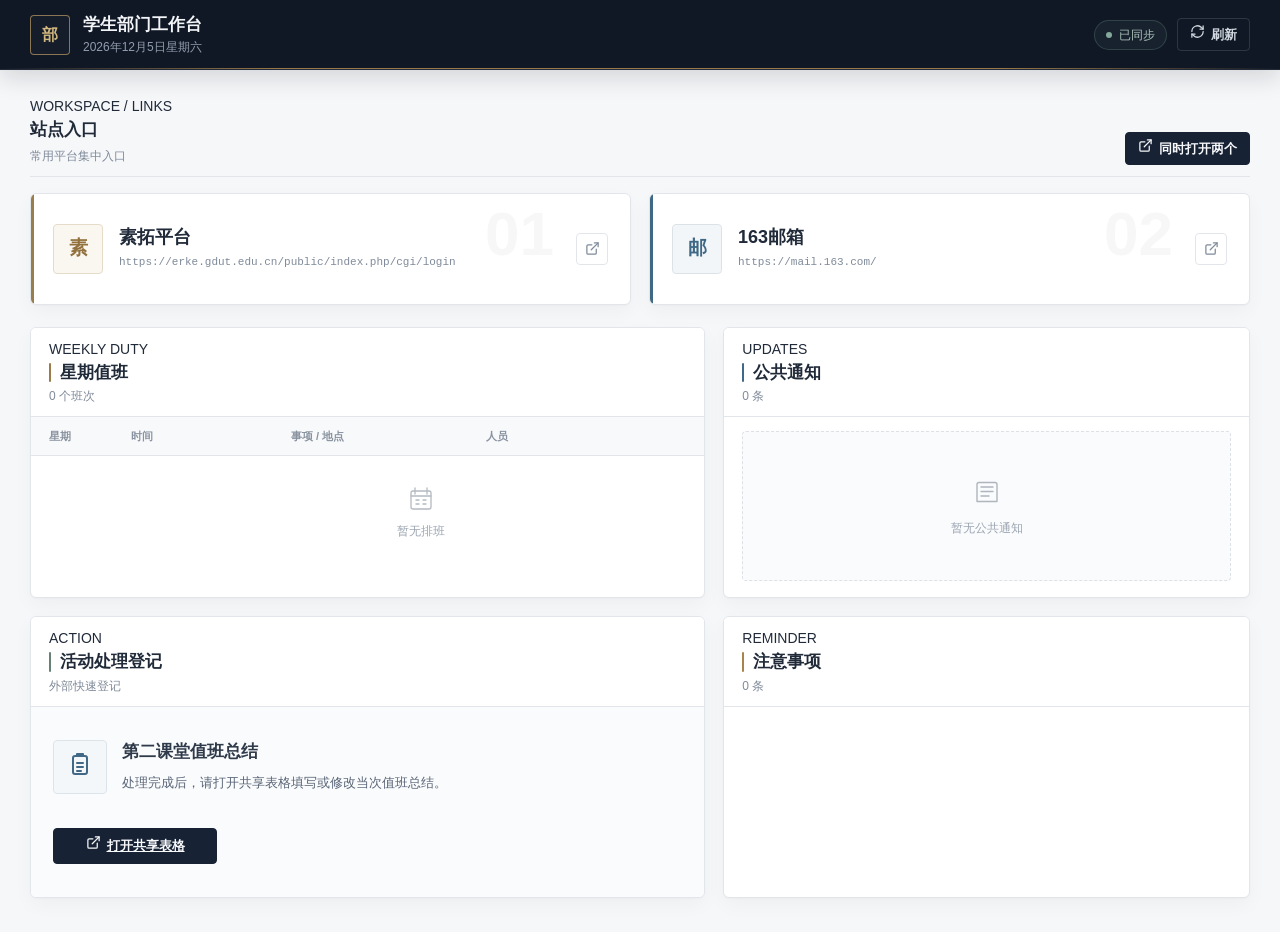
==== index.html @ 9ad1e005 "Fix and sync workdesk homepage" ====
<!doctype html>
<html lang="zh-CN">
<head>
  <meta charset="utf-8">
  <meta name="viewport" content="width=device-width, initial-scale=1">
  <meta name="color-scheme" content="light">
  <title>学生部门工作台</title>
  <link rel="stylesheet" href="styles.css?v=20260919e">
</head>
<body>
  <div class="app">
    <header class="topbar">
      <div class="brand">
        <span class="brand-mark" aria-hidden="true">部</span>
        <div class="brand-text">
          <h1>学生部门工作台</h1>
          <p class="today-line" id="todayLine"></p>
        </div>
      </div>
      <div class="top-actions">
        <span id="dataBadge" class="sync-badge"><span class="sync-dot"></span><span id="dataStatus">读取中</span></span>
        <button id="refreshBtn" class="btn btn-ghost" type="button">
          <span data-icon="refresh"></span><span>刷新</span>
        </button>
      </div>
    </header>

    <main class="main">
      <aside id="previewNotice" class="preview-notice hidden" role="status"></aside>
      <noscript><p class="preview-notice">请启用 JavaScript，以读取通知和星期排班。</p></noscript>
      <section class="site-section" aria-labelledby="siteTitle">
        <div class="section-head">
          <div>
            <span class="section-kicker">WORKSPACE / LINKS</span>
            <h2 id="siteTitle">站点入口</h2>
            <p class="section-sub">常用平台集中入口</p>
          </div>
          <div class="section-tools">
            <button id="openBothBtn" class="btn btn-primary" type="button">
              <span data-icon="external"></span><span>同时打开两个</span>
            </button>
          </div>
        </div>

        <div class="site-grid">
          <a class="site-entry erke" id="erkeEntry" href="https://erke.gdut.edu.cn/public/index.php/cgi/login" target="_blank" rel="noopener">
            <span class="site-mark" aria-hidden="true">素</span>
            <span class="site-copy">
              <strong id="siteName-erke">素拓平台</strong>
              <span class="site-url" id="siteUrl-erke">https://erke.gdut.edu.cn/public/index.php/cgi/login</span>
            </span>
            <span class="site-open" data-icon="external"></span>
          </a>

          <a class="site-entry mail" id="mailEntry" href="https://mail.163.com/" target="_blank" rel="noopener">
            <span class="site-mark" aria-hidden="true">邮</span>
            <span class="site-copy">
              <strong id="siteName-mail">163邮箱</strong>
              <span class="site-url" id="siteUrl-mail">https://mail.163.com/</span>
            </span>
            <span class="site-open" data-icon="external"></span>
          </a>
        </div>
      </section>

      <section class="modules">
        <section class="panel panel-duty" aria-labelledby="dutyTitle">
          <header class="panel-head">
            <div>
              <span class="panel-kicker">WEEKLY DUTY</span>
              <h2 id="dutyTitle">星期值班</h2>
              <p class="panel-sub" id="dutySub">0 个班次</p>
            </div>
          </header>
          <div class="panel-body table-body">
            <div class="duty-table" id="dutyTable" role="table" aria-label="星期值班"></div>
          </div>
        </section>

        <section class="panel panel-notices" aria-labelledby="noticeTitle">
          <header class="panel-head">
            <div>
              <span class="panel-kicker">UPDATES</span>
              <h2 id="noticeTitle">公共通知</h2>
              <p class="panel-sub" id="noticeSub">0 条</p>
            </div>
          </header>
          <div class="panel-body">
            <ul class="notice-list" id="noticeList"></ul>
          </div>
        </section>

        <section class="panel panel-registration" aria-labelledby="quickRegTitle">
          <header class="panel-head">
            <div>
              <span class="panel-kicker">ACTION</span>
              <h2 id="quickRegTitle">活动处理登记</h2>
              <p class="panel-sub">外部快速登记</p>
            </div>
          </header>
          <div class="panel-body quick-reg-body">
            <div class="quick-reg-mark" aria-hidden="true">
              <span data-icon="clipboard"></span>
            </div>
            <div class="quick-reg-copy">
              <h3 id="quickRegName">快速登记</h3>
              <p id="quickRegDescription"></p>
            </div>
            <div class="quick-reg-action">
              <a id="quickRegLink" class="btn btn-primary quick-reg-link" href="#" target="_blank" rel="noopener">
                <span data-icon="external"></span><span id="quickRegLabel">打开快速登记</span>
              </a>
              <span id="quickRegStatus" class="quick-reg-status"></span>
            </div>
          </div>
        </section>

        <section class="panel panel-attention" aria-labelledby="attentionTitle">
          <header class="panel-head">
            <div>
              <span class="panel-kicker">REMINDER</span>
              <h2 id="attentionTitle">注意事项</h2>
              <p class="panel-sub" id="attentionSub">0 条</p>
            </div>
          </header>
          <div class="panel-body">
            <ul class="attention-list" id="attentionList"></ul>
          </div>
        </section>
      </section>
    </main>
  </div>

  <div class="toast-region" id="toastRegion" aria-live="polite"></div>
  <script src="config.js"></script>
  <script src="app.js"></script>
</body>
</html>
---- styles.css ----
:root {
  --ink-950: #101826;
  --ink-900: #172235;
  --ink-800: #233249;
  --ink-700: #34455b;
  --paper: #ffffff;
  --canvas: #f6f7f9;
  --canvas-deep: #f1f3f6;
  --line: #e2e6eb;
  --line-strong: #d4dae1;
  --text: #202a39;
  --text-soft: #596577;
  --muted: #7f8a9a;
  --muted-light: #9aa4b1;
  --gold: #a8844d;
  --gold-soft: #f6f0e6;
  --blue: #3e6484;
  --blue-soft: #eef3f7;
  --green: #5f7f73;
  --green-soft: #eef4f1;
  --red: #9a5961;
  --red-soft: #f7eeee;
  --danger: #a24e57;
  --shadow-card: 0 1px 2px rgba(16, 24, 38, 0.025), 0 7px 20px rgba(16, 24, 38, 0.035);
  --shadow-header: 0 8px 24px rgba(8, 14, 24, 0.14);
  --radius: 6px;
  --radius-sm: 4px;
}

* {
  box-sizing: border-box;
}

html,
body {
  margin: 0;
  padding: 0;
}

body {
  min-width: 320px;
  background: var(--canvas);
  color: var(--text);
  font-family: "Segoe UI", "Microsoft YaHei UI", "Microsoft YaHei", "PingFang SC", "Noto Sans CJK SC", sans-serif;
  font-size: 14px;
  line-height: 1.5;
  -webkit-font-smoothing: antialiased;
  text-rendering: optimizeLegibility;
}

button,
input,
select,
textarea {
  color: inherit;
  font: inherit;
}

button {
  border: 0;
  cursor: pointer;
}

button:focus-visible,
a:focus-visible,
input:focus-visible,
select:focus-visible,
textarea:focus-visible {
  outline: 2px solid rgba(62, 100, 132, 0.28);
  outline-offset: 2px;
}

ul {
  margin: 0;
  padding: 0;
  list-style: none;
}

h1,
h2,
h3,
p {
  margin: 0;
}

a {
  color: inherit;
}

.hidden {
  display: none !important;
}

.app {
  min-height: 100vh;
  display: flex;
  flex-direction: column;
}

/* Corporate header */
.topbar {
  position: sticky;
  top: 0;
  z-index: 30;
  display: flex;
  align-items: center;
  justify-content: space-between;
  gap: 24px;
  min-height: 70px;
  padding: 12px 30px;
  background: var(--ink-950);
  border-bottom: 1px solid rgba(255, 255, 255, 0.08);
  box-shadow: var(--shadow-header);
}

.topbar::after {
  content: "";
  position: absolute;
  right: 0;
  bottom: 0;
  left: 0;
  height: 1px;
  background: linear-gradient(90deg, transparent, rgba(168, 132, 77, 0.9) 22%, rgba(168, 132, 77, 0.9) 78%, transparent);
}

.brand {
  display: flex;
  align-items: center;
  gap: 13px;
  min-width: 0;
}

.brand-mark {
  flex: 0 0 auto;
  display: grid;
  place-items: center;
  width: 40px;
  height: 40px;
  border: 1px solid rgba(188, 156, 101, 0.7);
  border-radius: var(--radius-sm);
  background: rgba(255, 255, 255, 0.025);
  color: #d2b77e;
  font-size: 16px;
  font-weight: 650;
  letter-spacing: 0;
}

.brand-text {
  min-width: 0;
}

.brand-text h1 {
  color: #f3f5f7;
  font-size: 17px;
  font-weight: 620;
  line-height: 1.25;
  letter-spacing: 0;
}

.today-line {
  margin-top: 3px;
  color: #929dad;
  font-size: 12px;
  line-height: 1.35;
}

.top-actions {
  display: flex;
  align-items: center;
  gap: 10px;
}

.sync-badge {
  display: inline-flex;
  align-items: center;
  gap: 7px;
  height: 30px;
  padding: 0 11px;
  border: 1px solid rgba(255, 255, 255, 0.1);
  border-radius: 999px;
  background: rgba(255, 255, 255, 0.025);
  color: #aab3c1;
  font-size: 12px;
  white-space: nowrap;
}

.sync-badge.online {
  border-color: rgba(117, 155, 142, 0.28);
  background: rgba(95, 127, 115, 0.1);
  color: #adc5bd;
}

.sync-dot {
  width: 6px;
  height: 6px;
  border-radius: 50%;
  background: #747f8f;
}

.sync-badge.online .sync-dot {
  background: #84a89b;
}

/* Controls */
.btn,
.icon-btn,
.seg-btn {
  display: inline-flex;
  align-items: center;
  justify-content: center;
  gap: 6px;
  min-height: 32px;
  border-radius: var(--radius-sm);
  font-size: 13px;
  font-weight: 600;
  letter-spacing: 0;
  white-space: nowrap;
  transition: background-color 0.16s ease, border-color 0.16s ease, color 0.16s ease;
}

.btn {
  padding: 5px 12px;
  border: 1px solid transparent;
}

.btn svg,
.icon-btn svg,
.seg-btn svg {
  flex: 0 0 auto;
  width: 15px;
  height: 15px;
}

.btn-primary {
  border-color: var(--ink-900);
  background: var(--ink-900);
  color: #f7f8fa;
}

.btn-primary:hover {
  border-color: var(--ink-800);
  background: var(--ink-800);
}

.btn-soft {
  background: var(--blue-soft);
  color: var(--blue);
}

.btn-soft:hover {
  background: #e5edf3;
}

.btn-ghost {
  border-color: var(--line-strong);
  background: var(--paper);
  color: var(--text-soft);
}

.btn-ghost:hover {
  border-color: #c5ccd5;
  background: #fafbfc;
  color: var(--text);
}

.topbar .btn-ghost {
  border-color: rgba(255, 255, 255, 0.13);
  background: transparent;
  color: #d1d7df;
}

.topbar .btn-ghost:hover {
  border-color: rgba(255, 255, 255, 0.23);
  background: rgba(255, 255, 255, 0.055);
  color: #ffffff;
}

.icon-btn {
  width: 30px;
  height: 30px;
  padding: 0;
  background: transparent;
  color: var(--muted);
}

.icon-btn:hover {
  background: var(--canvas-deep);
  color: var(--text-soft);
}

.segmented {
  display: inline-flex;
  align-items: center;
  gap: 2px;
  padding: 3px;
  border: 1px solid var(--line);
  border-radius: var(--radius-sm);
  background: #eceff2;
}

.seg-btn {
  min-height: 27px;
  padding: 3px 10px;
  border-radius: 3px;
  background: transparent;
  color: var(--muted);
  font-size: 12px;
}

.seg-btn:hover {
  color: var(--text-soft);
}

.seg-btn.is-active {
  background: var(--paper);
  color: var(--ink-800);
  box-shadow: 0 1px 2px rgba(16, 24, 38, 0.07);
}

/* Main */
.main {
  width: 100%;
  max-width: 1420px;
  margin: 0 auto;
  padding: 26px 30px 34px;
}

.site-section {
  display: flex;
  flex-direction: column;
  gap: 16px;
  margin-bottom: 22px;
}

.section-head {
  display: flex;
  align-items: flex-end;
  justify-content: space-between;
  gap: 18px;
  flex-wrap: wrap;
  padding-bottom: 11px;
  border-bottom: 1px solid var(--line);
}

.section-head h2,
.panel-head h2 {
  color: var(--text);
  font-size: 17px;
  font-weight: 620;
  letter-spacing: 0;
}

.section-sub {
  margin-top: 4px;
  color: var(--muted);
  font-size: 12px;
}

.section-tools {
  display: flex;
  align-items: center;
  gap: 10px;
  flex-wrap: wrap;
}

/* Premium site cards */
.site-grid {
  display: grid;
  grid-template-columns: repeat(2, minmax(0, 1fr));
  gap: 18px;
}

.site-entry {
  position: relative;
  display: flex;
  align-items: center;
  gap: 16px;
  min-width: 0;
  min-height: 112px;
  padding: 20px 22px;
  overflow: hidden;
  border: 1px solid var(--line);
  border-radius: var(--radius);
  background: var(--paper);
  box-shadow: var(--shadow-card);
  text-decoration: none;
  transition: border-color 0.16s ease, box-shadow 0.16s ease;
}

.site-entry::before {
  content: "";
  position: absolute;
  top: 0;
  left: 0;
  width: 3px;
  height: 100%;
  background: #9a7d4f;
}

.site-entry::after {
  position: absolute;
  top: 9px;
  right: 76px;
  color: rgba(16, 24, 38, 0.035);
  font-size: 62px;
  font-weight: 700;
  line-height: 1;
  pointer-events: none;
}

.site-entry.erke::after {
  content: "01";
}

.site-entry.mail::after {
  content: "02";
}

.site-entry.mail::before {
  background: #3f6886;
}

.site-entry:hover {
  border-color: #c8ced7;
  box-shadow: 0 2px 4px rgba(16, 24, 38, 0.03), 0 12px 30px rgba(16, 24, 38, 0.065);
}

.site-mark {
  flex: 0 0 auto;
  display: grid;
  place-items: center;
  width: 50px;
  height: 50px;
  border: 1px solid var(--line);
  border-radius: var(--radius-sm);
  background: #fafbfc;
  color: var(--ink-800);
  font-size: 19px;
  font-weight: 650;
  letter-spacing: 0;
}

.site-entry.erke .site-mark {
  border-color: #e4dbc9;
  background: #faf7f1;
  color: #92713e;
}

.site-entry.mail .site-mark {
  border-color: #dbe3e9;
  background: #f3f6f8;
  color: #3f6886;
}

.site-copy {
  display: flex;
  flex: 1;
  flex-direction: column;
  gap: 5px;
  min-width: 0;
}

.site-copy strong {
  color: var(--text);
  font-size: 18px;
  font-weight: 620;
  line-height: 1.3;
  letter-spacing: 0;
}

.site-url {
  color: var(--muted);
  font-family: Consolas, "Cascadia Mono", monospace;
  font-size: 11px;
  line-height: 1.45;
  overflow-wrap: anywhere;
}

.site-open {
  flex: 0 0 auto;
  display: grid;
  place-items: center;
  width: 32px;
  height: 32px;
  border: 1px solid var(--line);
  border-radius: var(--radius-sm);
  background: var(--paper);
  color: var(--muted);
  transition: border-color 0.16s ease, background-color 0.16s ease, color 0.16s ease;
}

.site-entry:hover .site-open {
  border-color: var(--ink-800);
  background: var(--ink-900);
  color: #ffffff;
}

.site-open svg {
  width: 15px;
  height: 15px;
}

/* Panels */
.modules {
  display: grid;
  grid-template-columns: minmax(0, 1fr) minmax(340px, 0.78fr);
  gap: 18px;
  align-items: stretch;
}

.modules > .panel {
  height: 100%;
}

.panel {
  display: flex;
  flex-direction: column;
  min-width: 0;
  overflow: hidden;
  border: 1px solid var(--line);
  border-radius: var(--radius);
  background: var(--paper);
  box-shadow: var(--shadow-card);
}

.panel-wide {
  grid-column: 1 / -1;
}

.panel-head {
  display: flex;
  align-items: center;
  justify-content: space-between;
  gap: 12px;
  min-height: 58px;
  padding: 11px 18px;
  border-bottom: 1px solid var(--line);
  background: var(--paper);
}

.panel-head h2 {
  position: relative;
  padding-left: 11px;
}

.panel-head h2::before {
  content: "";
  position: absolute;
  top: 3px;
  bottom: 3px;
  left: 0;
  width: 2px;
  border-radius: 999px;
  background: var(--gold);
}

.modules > .panel:nth-child(1) .panel-head h2::before {
  background: #9b7a4c;
}

.modules > .panel:nth-child(2) .panel-head h2::before {
  background: #416987;
}

.modules > .panel:nth-child(3) .panel-head h2::before {
  background: #688175;
}

.panel-sub {
  margin-top: 2px;
  color: var(--muted);
  font-size: 12px;
}

.panel-head-actions {
  display: flex;
  align-items: center;
  gap: 8px;
}

.panel-body {
  flex: 1;
  padding: 14px 18px 16px;
}

/* Notices */
.notice-list {
  display: flex;
  flex-direction: column;
  min-height: 100%;
}

.notice-item {
  position: relative;
  display: flex;
  align-items: flex-start;
  gap: 11px;
  padding: 13px 0 13px 12px;
  border-bottom: 1px solid var(--line);
}

.notice-item::before {
  content: "";
  position: absolute;
  top: 21px;
  left: 0;
  width: 4px;
  height: 4px;
  border-radius: 50%;
  background: #9a7d4f;
}

.notice-item:last-child {
  border-bottom: 0;
}

.notice-content {
  flex: 1;
  min-width: 0;
}

.notice-meta {
  display: flex;
  align-items: center;
  gap: 7px;
  flex-wrap: wrap;
  color: var(--muted);
  font-size: 11px;
}

.notice-title-line {
  display: flex;
  align-items: center;
  gap: 7px;
  margin: 4px 0 2px;
}

.notice-title-line h3 {
  min-width: 0;
  color: #2f3a4a;
  font-size: 14px;
  font-weight: 620;
  line-height: 1.45;
  overflow-wrap: anywhere;
}

.notice-body {
  color: var(--text-soft);
  font-size: 13px;
  line-height: 1.7;
  white-space: pre-wrap;
  overflow-wrap: anywhere;
}

.pin-flag {
  flex: 0 0 auto;
  padding: 1px 7px;
  border: 1px solid #eadfca;
  border-radius: 999px;
  background: #faf6ee;
  color: #8c6e40;
  font-size: 10px;
  font-weight: 620;
}

.item-actions {
  display: flex;
  align-items: center;
  gap: 2px;
  flex: 0 0 auto;
}

.item-actions .icon-btn.pinned {
  color: #9a7d4f;
}

/* Empty states */
.empty-state {
  padding: 24px 10px;
  color: var(--muted-light);
  text-align: center;
  font-size: 12px;
}

.notice-list .empty-state {
  display: flex;
  flex-direction: column;
  align-items: center;
  justify-content: center;
  min-height: 150px;
  border: 1px dashed #dce1e7;
  border-radius: var(--radius-sm);
  background: #fafbfc;
}

.notice-list .empty-state::before {
  content: "";
  width: 34px;
  height: 34px;
  margin-bottom: 9px;
  opacity: 0.7;
  background-image: url("data:image/svg+xml,%3Csvg xmlns='http://www.w3.org/2000/svg' width='32' height='32' viewBox='0 0 32 32' fill='none' stroke='%238e98a5' stroke-width='1.4' stroke-linecap='round' stroke-linejoin='round'%3E%3Cpath d='M8 5.5h16a2 2 0 0 1 2 2v17H6v-17a2 2 0 0 1 2-2Z'/%3E%3Cpath d='M10 10h12M10 14.5h12M10 19h8'/%3E%3C/svg%3E");
  background-repeat: no-repeat;
  background-position: center;
  background-size: 32px 32px;
}

/* Registration */
.quick-reg-body {
  display: grid;
  grid-template-columns: 54px minmax(0, 1fr);
  gap: 15px;
  align-items: center;
  min-height: 190px;
  padding: 24px 22px;
  background: #fafbfc;
}

.quick-reg-mark {
  display: grid;
  place-items: center;
  width: 54px;
  height: 54px;
  border: 1px solid #dce4ea;
  border-radius: var(--radius-sm);
  background: #f4f7f9;
  color: #416987;
}

.quick-reg-mark svg {
  width: 24px;
  height: 24px;
}

.quick-reg-copy {
  min-width: 0;
}

.quick-reg-copy h3 {
  margin-bottom: 7px;
  color: #2f3a4a;
  font-size: 17px;
  font-weight: 620;
  letter-spacing: 0;
}

.quick-reg-copy p {
  color: var(--text-soft);
  font-size: 13px;
  line-height: 1.75;
  overflow-wrap: anywhere;
}

.quick-reg-link {
  grid-column: 1 / -1;
  justify-self: start;
  min-width: 164px;
  min-height: 36px;
}

.quick-reg-link.is-disabled {
  border-color: #e2e6eb;
  background: #eef1f4;
  color: #9ca6b2;
  cursor: not-allowed;
  pointer-events: none;
}

/* Tables */
.table-body {
  overflow-x: auto;
  padding: 0;
}

.duty-table {
  min-width: 780px;
}

.table-head,
.duty-row {
  display: grid;
  align-items: center;
  gap: 10px;
  padding: 0 18px;
}

.duty-table .table-head,
.duty-row {
  grid-template-columns: 72px 150px minmax(150px, 1fr) minmax(190px, 1.4fr) 38px;
}

.duty-table.has-four-columns .table-head,
.duty-table.has-four-columns .duty-row {
  grid-template-columns: 72px 150px minmax(180px, 1.4fr) minmax(240px, 1.6fr);
}

.table-head {
  min-height: 39px;
  border-bottom: 1px solid var(--line);
  background: #f8f9fb;
  color: #8993a0;
  font-size: 11px;
  font-weight: 620;
}

.duty-row {
  min-height: 49px;
  border-bottom: 1px solid #edf0f3;
  color: var(--text-soft);
  font-size: 13px;
}

.duty-row:hover {
  background: #fafbfd;
}

.duty-row.current {
  background: #f5f8fa;
  box-shadow: inset 2px 0 0 #6d8ba6;
}

.duty-table .empty-state {
  display: flex;
  flex-direction: column;
  align-items: center;
  justify-content: center;
  min-height: 112px;
}

.duty-table .empty-state::before {
  content: "";
  width: 30px;
  height: 30px;
  margin-bottom: 8px;
  opacity: 0.68;
  background-image: url("data:image/svg+xml,%3Csvg xmlns='http://www.w3.org/2000/svg' width='30' height='30' viewBox='0 0 30 30' fill='none' stroke='%23919aa6' stroke-width='1.3' stroke-linecap='round' stroke-linejoin='round'%3E%3Crect x='5' y='7' width='20' height='18' rx='2'/%3E%3Cpath d='M9 4v6M21 4v6M5 12h20'/%3E%3Cpath d='M10 16h3M17 16h3M10 20h3M17 20h3'/%3E%3C/svg%3E");
  background-repeat: no-repeat;
  background-position: center;
  background-size: 30px 30px;
}

.cell-strong {
  color: #334052;
  font-weight: 620;
  overflow-wrap: anywhere;
}

.cell-sub {
  color: var(--muted);
  font-size: 12px;
  overflow-wrap: anywhere;
}

.people-chips {
  display: flex;
  align-items: center;
  gap: 5px;
  flex-wrap: wrap;
  min-width: 0;
}

.chip {
  display: inline-block;
  max-width: 100%;
  padding: 1px 8px;
  border: 1px solid #e2e6eb;
  border-radius: 999px;
  background: #f7f8fa;
  color: #5d6877;
  font-size: 12px;
  overflow-wrap: anywhere;
}

/* Feedback */
.toast-region {
  position: fixed;
  right: 20px;
  bottom: 20px;
  z-index: 60;
  display: flex;
  flex-direction: column;
  gap: 8px;
  max-width: min(360px, calc(100vw - 40px));
}

.toast {
  padding: 10px 13px;
  border: 1px solid rgba(255, 255, 255, 0.08);
  border-radius: var(--radius-sm);
  background: var(--ink-900);
  color: #f4f6f8;
  box-shadow: 0 10px 28px rgba(16, 24, 38, 0.2);
  font-size: 12px;
  overflow-wrap: anywhere;
}

/* Older controls kept compatible with the same markup */
.quick-form,
.row-form,
.filter-bar,
.composer {
  display: flex;
  align-items: center;
  gap: 8px;
}

.composer {
  flex-direction: column;
  align-items: stretch;
  padding: 13px 16px;
  border-bottom: 1px solid var(--line);
  background: #fafbfc;
}

.row-form,
.filter-bar,
.quick-form {
  padding: 12px 16px;
  border-bottom: 1px solid var(--line);
  background: #fafbfc;
}

.field,
.composer input,
.composer textarea,
.quick-form input,
.row-form input,
.row-form select,
.filter-bar input,
.filter-bar select {
  min-width: 0;
  height: 34px;
  padding: 0 9px;
  border: 1px solid var(--line-strong);
  border-radius: var(--radius-sm);
  background: var(--paper);
  color: var(--text-soft);
}

.composer textarea {
  height: auto;
  padding: 8px 9px;
  resize: vertical;
}

.field:focus,
.composer input:focus,
.composer textarea:focus,
.quick-form input:focus,
.row-form input:focus,
.row-form select:focus,
.filter-bar input:focus,
.filter-bar select:focus {
  border-color: #96a7b6;
  outline: 2px solid rgba(62, 100, 132, 0.12);
  outline-offset: 0;
}

.row-delete {
  color: var(--muted);
}

.row-delete:hover {
  color: var(--danger);
  background: #f8eeee;
}

.dialog {
  width: min(560px, calc(100vw - 30px));
  max-height: min(760px, calc(100vh - 40px));
  padding: 0;
  border: 1px solid var(--line);
  border-radius: var(--radius);
  background: var(--paper);
  color: var(--text);
  box-shadow: 0 24px 60px rgba(16, 24, 38, 0.22);
}

.dialog::backdrop {
  background: rgba(16, 24, 38, 0.32);
}

.dialog-shell {
  display: flex;
  flex-direction: column;
  max-height: inherit;
}

.dialog-head,
.dialog-foot {
  display: flex;
  align-items: center;
  justify-content: space-between;
  gap: 10px;
  padding: 14px 17px;
}

.dialog-head {
  border-bottom: 1px solid var(--line);
}

.dialog-foot {
  justify-content: flex-end;
  border-top: 1px solid var(--line);
}

.dialog-head h2 {
  font-size: 16px;
}

.dialog-body {
  display: flex;
  flex-direction: column;
  gap: 8px;
  padding: 17px;
  overflow-y: auto;
}

/* Responsive */
@media (max-width: 1160px) {
  .modules {
    grid-template-columns: minmax(0, 1fr);
  }

  .panel-wide {
    grid-column: auto;
  }

  .modules > .panel {
    height: auto;
  }
}

@media (max-width: 900px) {
  .topbar {
    padding: 12px 20px;
  }

  .main {
    padding: 22px 20px 30px;
  }

  .site-grid {
    grid-template-columns: minmax(0, 1fr);
  }
}

@media (max-width: 700px) {
  .duty-table.has-four-columns .table-head,
  .duty-table.has-four-columns .duty-row {
    grid-template-columns: 62px 120px minmax(160px, 1fr) minmax(200px, 1.3fr);
  }
}

@media (max-width: 560px) {
  .topbar {
    align-items: flex-start;
    padding: 11px 14px;
  }

  .brand-mark {
    width: 36px;
    height: 36px;
  }

  .brand-text h1 {
    font-size: 16px;
  }

  .sync-badge {
    display: none;
  }

  .main {
    padding: 16px 14px 24px;
  }

  .section-tools {
    width: 100%;
  }

  .section-tools .btn {
    flex: 1;
  }

  .site-entry {
    min-height: 100px;
    padding: 16px;
  }

  .site-entry::after {
    right: 62px;
    font-size: 52px;
  }

  .site-mark {
    width: 46px;
    height: 46px;
  }

  .panel-head {
    align-items: flex-start;
  }
}
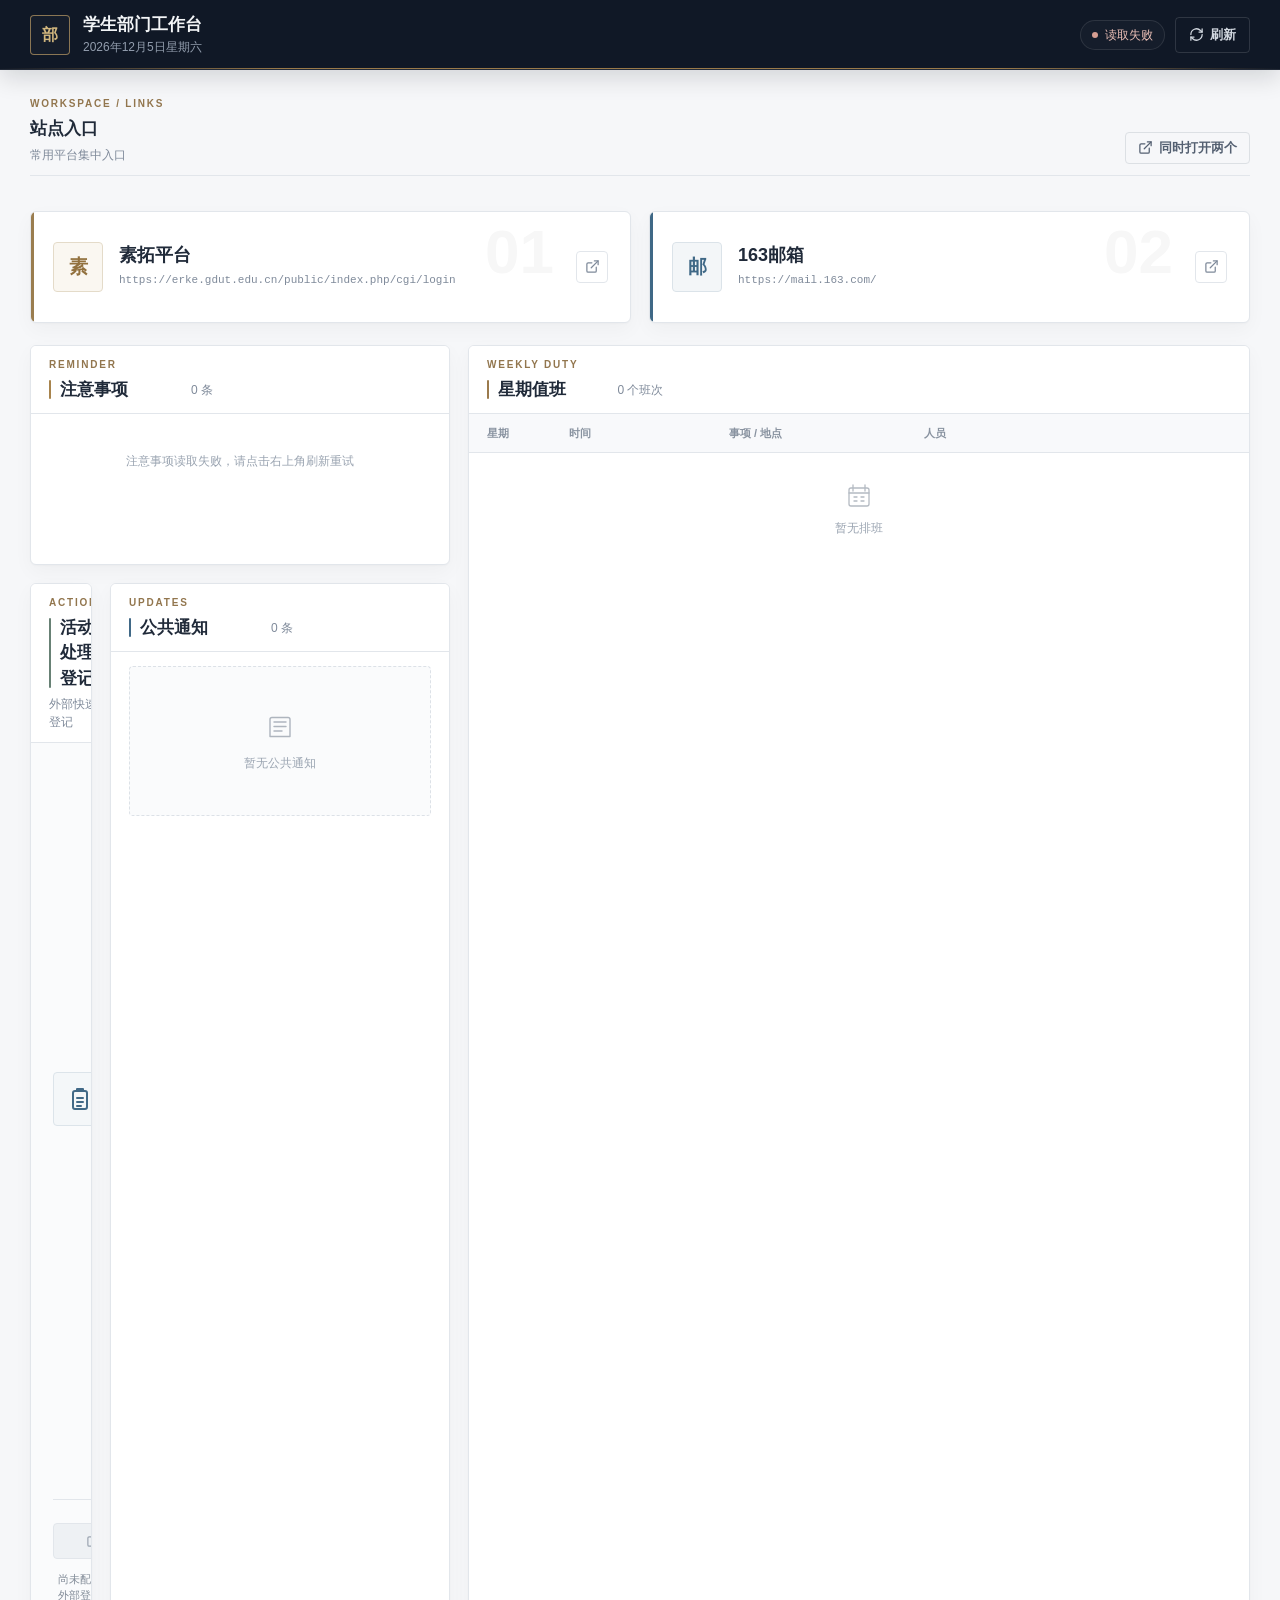
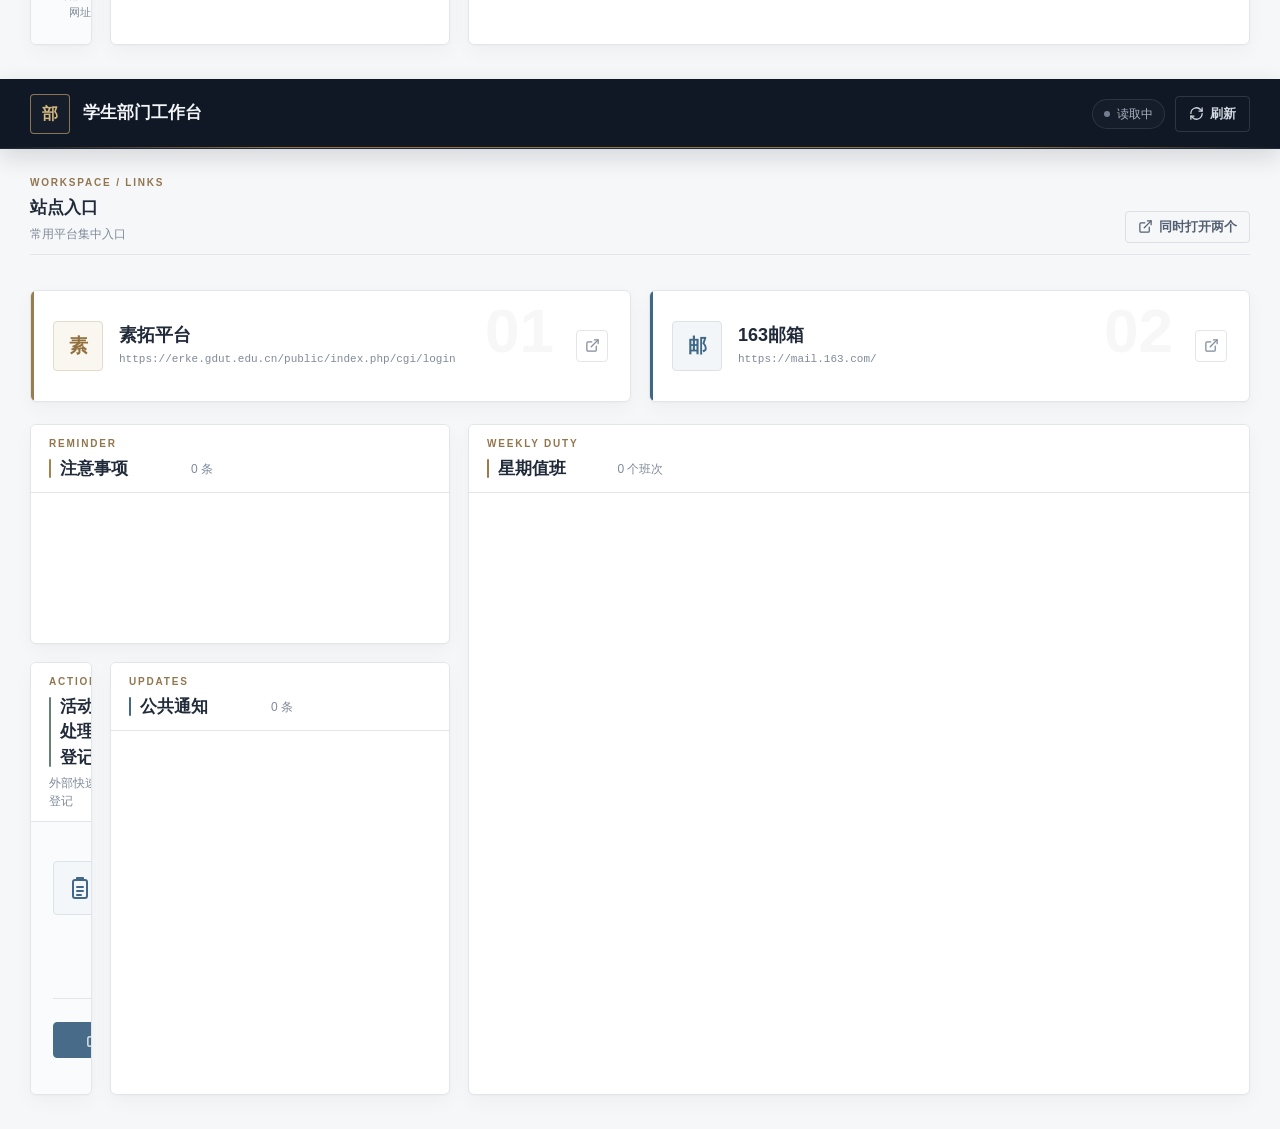
==== commit 5e114c56: "Update index.html" ====
--- a/index.html
+++ b/index.html
@@ -1,3 +1,141 @@
+<!doctype html>
+<html lang="zh-CN">
+<head>
+  <meta charset="utf-8">
+  <meta name="viewport" content="width=device-width, initial-scale=1">
+  <meta name="color-scheme" content="light">
+  <title>学生部门工作台</title>
+  <link rel="stylesheet" href="styles.css?v=20260920a">
+</head>
+<body>
+  <div class="app">
+    <header class="topbar">
+      <div class="brand">
+        <span class="brand-mark" aria-hidden="true">部</span>
+        <div class="brand-text">
+          <h1>学生部门工作台</h1>
+          <p class="today-line" id="todayLine"></p>
+        </div>
+      </div>
+      <div class="top-actions">
+        <span id="dataBadge" class="sync-badge"><span class="sync-dot"></span><span id="dataStatus">读取中</span></span>
+        <button id="refreshBtn" class="btn btn-ghost" type="button">
+          <span data-icon="refresh"></span><span>刷新</span>
+        </button>
+      </div>
+    </header>
+
+    <main class="main">
+      <aside id="previewNotice" class="preview-notice hidden" role="status"></aside>
+      <noscript><p class="preview-notice">请启用 JavaScript，以读取通知和星期排班。</p></noscript>
+      <section class="site-section" aria-labelledby="siteTitle">
+        <div class="section-head">
+          <div>
+            <span class="section-kicker">WORKSPACE / LINKS</span>
+            <h2 id="siteTitle">站点入口</h2>
+            <p class="section-sub">常用平台集中入口</p>
+          </div>
+          <div class="section-tools">
+            <button id="openBothBtn" class="btn btn-primary" type="button">
+              <span data-icon="external"></span><span>同时打开两个</span>
+            </button>
+          </div>
+        </div>
+
+        <div class="site-grid">
+          <a class="site-entry erke" id="erkeEntry" href="https://erke.gdut.edu.cn/public/index.php/cgi/login" target="_blank" rel="noopener">
+            <span class="site-mark" aria-hidden="true">素</span>
+            <span class="site-copy">
+              <strong id="siteName-erke">素拓平台</strong>
+              <span class="site-url" id="siteUrl-erke">https://erke.gdut.edu.cn/public/index.php/cgi/login</span>
+            </span>
+            <span class="site-open" data-icon="external"></span>
+          </a>
+
+          <a class="site-entry mail" id="mailEntry" href="https://mail.163.com/" target="_blank" rel="noopener">
+            <span class="site-mark" aria-hidden="true">邮</span>
+            <span class="site-copy">
+              <strong id="siteName-mail">163邮箱</strong>
+              <span class="site-url" id="siteUrl-mail">https://mail.163.com/</span>
+            </span>
+            <span class="site-open" data-icon="external"></span>
+          </a>
+        </div>
+      </section>
+
+      <section class="modules">
+        <section class="panel panel-duty" aria-labelledby="dutyTitle">
+          <header class="panel-head">
+            <div>
+              <span class="panel-kicker">WEEKLY DUTY</span>
+              <h2 id="dutyTitle">星期值班</h2>
+              <p class="panel-sub" id="dutySub">0 个班次</p>
+            </div>
+          </header>
+          <div class="panel-body table-body">
+            <div class="duty-table" id="dutyTable" role="table" aria-label="星期值班"></div>
+          </div>
+        </section>
+
+        <section class="panel panel-notices" aria-labelledby="noticeTitle">
+          <header class="panel-head">
+            <div>
+              <span class="panel-kicker">UPDATES</span>
+              <h2 id="noticeTitle">公共通知</h2>
+              <p class="panel-sub" id="noticeSub">0 条</p>
+            </div>
+          </header>
+          <div class="panel-body">
+            <ul class="notice-list" id="noticeList"></ul>
+          </div>
+        </section>
+
+        <section class="panel panel-registration" aria-labelledby="quickRegTitle">
+          <header class="panel-head">
+            <div>
+              <span class="panel-kicker">ACTION</span>
+              <h2 id="quickRegTitle">活动处理登记</h2>
+              <p class="panel-sub">外部快速登记</p>
+            </div>
+          </header>
+          <div class="panel-body quick-reg-body">
+            <div class="quick-reg-mark" aria-hidden="true">
+              <span data-icon="clipboard"></span>
+            </div>
+            <div class="quick-reg-copy">
+              <h3 id="quickRegName">快速登记</h3>
+              <p id="quickRegDescription"></p>
+            </div>
+            <div class="quick-reg-action">
+              <a id="quickRegLink" class="btn btn-primary quick-reg-link" href="#" target="_blank" rel="noopener">
+                <span data-icon="external"></span><span id="quickRegLabel">打开快速登记</span>
+              </a>
+              <span id="quickRegStatus" class="quick-reg-status"></span>
+            </div>
+          </div>
+        </section>
+
+        <section class="panel panel-attention" aria-labelledby="attentionTitle">
+          <header class="panel-head">
+            <div>
+              <span class="panel-kicker">REMINDER</span>
+              <h2 id="attentionTitle">注意事项</h2>
+              <p class="panel-sub" id="attentionSub">0 条</p>
+            </div>
+          </header>
+          <div class="panel-body">
+            <ul class="attention-list" id="attentionList"></ul>
+          </div>
+        </section>
+      </section>
+    </main>
+  </div>
+
+  <div class="toast-region" id="toastRegion" aria-live="polite"></div>
+  <script src="config.js"></script>
+  <script src="app.js"></script>
+</body>
+</html>
 <!doctype html>
 <html lang="zh-CN">
 <head>
--- a/styles.css
+++ b/styles.css
@@ -1,3 +1,174 @@
+:root {
+  --ink: #101826;
+  --text: #2c3542;
+  --muted: #737d89;
+  --gold: #a8844d;
+  --line: #e6e8ea;
+  --canvas: #f6f7f9;
+  --paper: #fff;
+  --radius: 10px;
+  --shadow: 0 3px 18px rgba(16, 24, 38, .035);
+}
+* { box-sizing: border-box; }
+body { margin: 0; background: var(--canvas); color: var(--text); font: 14px/1.6 "Segoe UI", "Microsoft YaHei UI", "PingFang SC", sans-serif; -webkit-font-smoothing: antialiased; }
+h1,h2,h3,p { margin: 0; }
+button,a { -webkit-tap-highlight-color: transparent; }
+button { font: inherit; cursor: pointer; }
+a { color: inherit; }
+button:focus-visible,a:focus-visible { outline: 3px solid #b49b7399; outline-offset: 4px; }
+button:disabled { opacity: .6; cursor: wait; }
+.hidden { display: none !important; }
+ul { list-style: none; padding: 0; margin: 0; }
+.topbar { background: var(--ink); color: #fff; padding: 30px max(32px, calc((100% - 1264px)/2)); display: flex; align-items: center; justify-content: space-between; gap: 24px; border-bottom: 3px solid var(--gold); }
+.brand { display: flex; align-items: center; gap: 18px; min-width: 0; }
+.brand-mark { display: grid; place-items: center; width: 46px; height: 46px; flex: 0 0 auto; border: 1px solid #a8844d80; border-radius: 8px; color: #d4bc91; font-size: 21px; font-family: "Songti SC", "SimSun", serif; }
+.brand-text h1 { font-size: 24px; font-weight: 600; letter-spacing: .06em; color: #f5f7fa; }
+.today-line { color: #a1adbd; font-size: 12px; margin-top: 5px; }
+.top-actions { display: flex; align-items: center; gap: 22px; flex-shrink: 0; }
+.sync-badge { display: inline-flex; align-items: center; gap: 8px; color: #a4adba; font-size: 12px; white-space: nowrap; }
+.sync-dot { width: 6px; height: 6px; border-radius: 50%; background: #8b95a4; }
+.sync-badge.online { color: #b8cec3; }
+.online .sync-dot { background: #98b9a7; }
+.sync-badge.failed { color: #ecc0b7; }
+.failed .sync-dot { background: #d69e92; }
+.btn { display: inline-flex; align-items: center; justify-content: center; gap: 9px; padding: 10px 17px; min-height: 42px; border: 1px solid var(--line); border-radius: 6px; background: #fff; color: var(--text); font-size: 13px; font-weight: 600; text-decoration: none; transition: background .15s, border-color .15s; }
+.btn svg { display: block; width: 15px; height: 15px; }
+.btn:hover { background: #f3f5f7; border-color: #cad1d8; }
+.btn-primary { background: var(--ink); color: #fff; border-color: var(--ink); }
+.btn-primary:hover { background: #29364a; border-color: #29364a; }
+.topbar .btn { background: #ffffff06; border-color: #ffffff25; color: #dce1e8; min-height: 36px; padding: 7px 13px; }
+.topbar .btn:hover { background: #ffffff12; }
+.main { width: min(1328px, 100%); padding: 34px 32px 48px; margin: 0 auto; }
+.section-kicker,.panel-kicker { display: block; color: #92764e; font-size: 10px; font-weight: 600; letter-spacing: .18em; margin-bottom: 5px; }
+.section-head { display: flex; justify-content: space-between; align-items: center; gap: 20px; margin-bottom: 19px; }
+.section-head h2 { font-size: 21px; font-weight: 600; letter-spacing: .025em; }
+.section-sub { font-size: 12px; color: var(--muted); margin-top: 2px; }
+.section-tools .btn { background: transparent; border-color: #dce0e4; color: #546071; }
+.section-tools .btn:hover { background: #fff; }
+.site-section { margin-bottom: 32px; }
+.site-grid { display: grid; grid-template-columns: repeat(2,minmax(0,1fr)); gap: 20px; }
+.site-entry { display: flex; align-items: center; gap: 18px; min-width: 0; padding: 24px; background: var(--paper); border: 1px solid #e7eaed; border-radius: var(--radius); box-shadow: var(--shadow); text-decoration: none; transition: border-color .15s, background .15s; }
+.site-entry:hover { border-color: #baac94; background: #fffefb; }
+.site-mark { display: grid; place-items: center; flex: 0 0 auto; width: 46px; height: 46px; border-radius: 12px; background: #f5f0e7; color: #9a7844; font: 600 21px "Songti SC", "SimSun", serif; }
+.mail .site-mark { color: #536a80; background: #edf1f5; }
+.site-copy { display: flex; flex-direction: column; gap: 5px; flex: 1; min-width: 0; }
+.site-copy strong { font-size: 17px; font-weight: 600; }
+.site-url { color: var(--muted); font-size: 12px; overflow-wrap: anywhere; }
+.site-open { color: #87919d; flex: 0 0 auto; }
+.site-open svg { display: block; width: 18px; height: 18px; }
+.modules { display: grid; grid-template-columns: minmax(0, 1fr) minmax(0, 1fr) minmax(220px, .7fr); grid-template-rows: minmax(220px, auto) minmax(230px, auto); grid-template-areas: "attention attention duty" "registration notices duty"; align-items: stretch; gap: 24px; }
+.panel { min-width: 0; height: 100%; display: flex; flex-direction: column; background: var(--paper); border: 1px solid #e7eaed; border-radius: var(--radius); box-shadow: var(--shadow); overflow: hidden; }
+.panel-duty { grid-area: duty; border-top: 3px solid #6f927f; }
+.panel-notices { grid-area: notices; border-top: 3px solid #b86d69; }
+.panel-registration { grid-area: registration; border-top: 3px solid #6d8ca8; }
+.panel-registration .btn-primary { background: #476b88; border-color: #476b88; }
+.panel-registration .btn-primary:hover { background: #395a74; border-color: #395a74; }
+.panel-attention { grid-area: attention; border-top: 3px solid #c39a56; }
+.panel-head { padding: 22px 26px 18px; border-bottom: 1px solid #eef0f2; }
+.panel-head > div { position: relative; padding-right: 85px; }
+.panel-head h2 { font-size: 18px; font-weight: 600; color: #273140; }
+.panel-sub { position: absolute; right: 0; bottom: 3px; color: var(--muted); font-size: 12px; font-variant-numeric: tabular-nums; }
+.panel-registration .panel-head > div { padding-right: 0; }
+.panel-registration .panel-sub { position: static; margin-top: 4px; }
+.panel-body { flex: 1; padding: 7px 26px 12px; }
+.notice-item { position: relative; padding: 21px 0 21px 22px; }
+.notice-item + .notice-item { border-top: 1px solid #f0f1f3; }
+.notice-item::before { content: ""; position: absolute; left: 0; top: 29px; width: 6px; height: 6px; border: 2px solid #d3d9df; border-radius: 50%; background: #fff; }
+.notice-item.is-pinned::before { border-color: #aa8b5f; background: #aa8b5f; }
+.notice-meta { display: flex; gap: 10px; align-items: center; color: var(--muted); font-size: 12px; font-variant-numeric: tabular-nums; }
+.pin-flag { border-radius: 3px; color: #886b3e; background: #f6f0e6; padding: 1px 7px; font-size: 11px; }
+.notice-title-line { margin: 8px 0 6px; }
+.notice-title-line h3 { font-size: 16px; font-weight: 600; overflow-wrap: anywhere; }
+.notice-body { color: #697481; line-height: 1.85; font-size: 13px; white-space: pre-wrap; overflow-wrap: anywhere; }
+.attention-list { display: flex; flex-direction: column; }
+.attention-item { display: flex; align-items: flex-start; gap: 13px; padding: 18px 0; }
+.attention-item + .attention-item { border-top: 1px solid #f0f1f3; }
+.attention-mark { display: grid; place-items: center; width: 24px; height: 24px; flex: 0 0 auto; border-radius: 50%; background: #f7f0e3; color: #9b7841; font-size: 13px; font-weight: 700; }
+.attention-content { min-width: 0; }
+.attention-meta { color: #9a8a70; font-size: 11px; }
+.attention-content h3 { margin-top: 3px; color: #3c3b36; font-size: 14px; font-weight: 600; overflow-wrap: anywhere; }
+.attention-content p { margin-top: 4px; color: #737b83; font-size: 13px; line-height: 1.75; white-space: pre-wrap; overflow-wrap: anywhere; }
+.quick-reg-body { display: flex; flex-direction: column; justify-content: space-between; padding: 28px 26px; background: #fff; }
+.quick-reg-mark { display: grid; place-items: center; width: 58px; height: 58px; color: #9a7b4c; border: 1px solid #ebe2d4; border-radius: 50%; margin-bottom: 25px; background: #faf7f1; }
+.quick-reg-mark svg { width: 23px; height: 23px; display: block; }
+.quick-reg-copy h3 { font-size: 21px; line-height: 1.5; font-weight: 600; margin-bottom: 12px; overflow-wrap: anywhere; }
+.quick-reg-copy p { color: #737d89; font-size: 13px; line-height: 1.9; overflow-wrap: anywhere; }
+.quick-reg-action { border-top: 1px solid var(--line); margin-top: 28px; padding-top: 23px; }
+.quick-reg-link { width: 100%; min-height: 46px; }
+.quick-reg-status { display: block; font-size: 11px; color: #818b97; text-align: center; margin-top: 12px; }
+.is-disabled { color: #87919c; background: #eceff2; border-color: #e3e7eb; cursor: not-allowed; }
+.is-disabled:hover { color: #87919c; background: #eceff2; border-color: #e3e7eb; }
+.table-body { padding: 0; }
+.table-head,.duty-row { display: grid; grid-template-columns: 110px minmax(0,1fr); gap: 14px; align-items: center; padding: 16px 26px; }
+.table-head { padding-top: 12px; padding-bottom: 12px; background: #fbfcfd; color: var(--muted); font-size: 12px; border-bottom: 1px solid var(--line); }
+.duty-row { border-bottom: 1px solid #f0f1f3; font-size: 13px; min-height: 67px; }
+.duty-row:last-child { border-bottom: none; }
+.duty-row.current { background: #faf8f2; box-shadow: inset 3px 0 var(--gold); }
+.duty-row > * { min-width: 0; overflow-wrap: anywhere; }
+.cell-strong { font-weight: 600; color: #374352; }
+.today-tag { display: block; width: fit-content; color: #8d6e3c; font-size: 10px; font-weight: 400; }
+.duty-time { font-variant-numeric: tabular-nums; font-size: 12px; color: #647180; }
+.people-chips { display: flex; flex-wrap: wrap; gap: 6px; }
+.chip { display: inline-block; background: #f0f3f6; color: #5f6e7e; padding: 2px 9px; border-radius: 4px; font-size: 12px; max-width: 100%; overflow-wrap: anywhere; }
+.current .chip { background: #f0ebe1; color: #7e705b; }
+.cell-sub { color: var(--muted); }
+.empty-state { padding: 36px 16px; text-align: center; color: var(--muted); font-size: 13px; }
+.error-state { color: #99665c; }
+.preview-notice { display: flex; align-items: center; gap: 15px; margin-bottom: 24px; padding: 15px 18px; background: #f7f0e3; color: #7d694a; border-radius: 6px; font-size: 12px; }
+.preview-notice strong { flex-shrink: 0; }
+.preview-notice a { font-weight: 600; }
+.toast-region { position: fixed; bottom: 24px; right: 24px; z-index: 50; max-width: min(390px,calc(100% - 48px)); }
+.toast { background: #243146; color: #fff; border-radius: 6px; padding: 12px 18px; margin-top: 8px; box-shadow: 0 8px 24px #10182620; font-size: 13px; }
+@media (max-width: 1100px) {
+  .modules { grid-template-columns: minmax(0, 1fr) minmax(0, 1fr) minmax(190px, .65fr); grid-template-rows: minmax(220px, auto) minmax(230px, auto); gap: 20px; }
+  .panel-head,.panel-body { padding-right: 20px; padding-left: 20px; }
+  .table-body { padding: 0; }
+  .table-head,.duty-row { grid-template-columns: 90px minmax(0,1fr); gap: 10px; padding-right: 20px; padding-left: 20px; }
+}
+@media (max-width: 850px) {
+  .modules { grid-template-columns: minmax(0,1fr); grid-template-rows: none; grid-template-areas: "attention" "registration" "notices" "duty"; }
+  .site-entry { padding: 20px; gap: 13px; }
+  .quick-reg-body { display: grid; grid-template-columns: 58px minmax(0,1fr); gap: 20px; align-items: start; }
+  .quick-reg-mark { margin: 0; }
+  .quick-reg-action { grid-column: 1/-1; margin-top: 0; }
+  .quick-reg-link { width: auto; min-width: 220px; }
+  .quick-reg-status { text-align: left; }
+}
+@media (max-width: 600px) {
+  .topbar { padding: 22px 20px 17px; display: block; }
+  .brand { gap: 13px; }
+  .brand-mark { width: 40px; height: 40px; }
+  .brand-text h1 { font-size: 21px; letter-spacing: .025em; }
+  .top-actions { justify-content: space-between; margin-top: 18px; border-top: 1px solid #ffffff14; padding-top: 12px; }
+  .topbar .btn { min-height: 32px; padding: 5px 12px; }
+  .main { padding: 25px 18px 36px; }
+  .section-head { gap: 12px; margin-bottom: 16px; }
+  .section-head h2 { font-size: 19px; }
+  .section-tools .btn { font-size: 11px; padding: 8px 10px; min-height: 36px; gap: 6px; }
+  .site-grid { grid-template-columns: minmax(0,1fr); gap: 12px; }
+  .site-section { margin-bottom: 24px; }
+  .site-entry { padding: 19px; }
+  .site-url { font-size: 11px; }
+  .site-mark { width: 42px; height: 42px; }
+  .modules { gap: 20px; }
+  .panel-head { padding: 20px; }
+  .panel-body { padding: 0 20px 6px; }
+  .quick-reg-body { padding: 24px 20px; grid-template-columns: 44px minmax(0,1fr); gap: 16px; }
+  .quick-reg-mark { width: 44px; height: 44px; }
+  .quick-reg-copy h3 { font-size: 18px; }
+  .quick-reg-action { padding-top: 20px; margin-top: 8px; }
+  .quick-reg-link { width: 100%; }
+  .quick-reg-status { text-align: center; }
+  .table-body { padding: 0; }
+  .table-head { display: none; }
+  .duty-row { grid-template-columns: 57px minmax(0,1fr); gap: 7px 12px; padding: 19px 20px; }
+  .duty-row .cell-strong { grid-row: 1/2; align-self: start; }
+  .duty-row > :not(.cell-strong) { grid-column: 2; }
+  .duty-row [data-label]::before { content: attr(data-label) " · "; color: #9299a3; font-size: 12px; }
+  .people-chips { align-items: center; }
+  .preview-notice { align-items: flex-start; flex-direction: column; gap: 5px; }
+}
+@media (prefers-reduced-motion: reduce) { * { transition: none !important; } }
 :root {
   --ink-950: #101826;
   --ink-900: #172235;
--- a/styles.css
+++ b/styles.css
@@ -1,3 +1,174 @@
+:root {
+  --ink: #101826;
+  --text: #2c3542;
+  --muted: #737d89;
+  --gold: #a8844d;
+  --line: #e6e8ea;
+  --canvas: #f6f7f9;
+  --paper: #fff;
+  --radius: 10px;
+  --shadow: 0 3px 18px rgba(16, 24, 38, .035);
+}
+* { box-sizing: border-box; }
+body { margin: 0; background: var(--canvas); color: var(--text); font: 14px/1.6 "Segoe UI", "Microsoft YaHei UI", "PingFang SC", sans-serif; -webkit-font-smoothing: antialiased; }
+h1,h2,h3,p { margin: 0; }
+button,a { -webkit-tap-highlight-color: transparent; }
+button { font: inherit; cursor: pointer; }
+a { color: inherit; }
+button:focus-visible,a:focus-visible { outline: 3px solid #b49b7399; outline-offset: 4px; }
+button:disabled { opacity: .6; cursor: wait; }
+.hidden { display: none !important; }
+ul { list-style: none; padding: 0; margin: 0; }
+.topbar { background: var(--ink); color: #fff; padding: 30px max(32px, calc((100% - 1264px)/2)); display: flex; align-items: center; justify-content: space-between; gap: 24px; border-bottom: 3px solid var(--gold); }
+.brand { display: flex; align-items: center; gap: 18px; min-width: 0; }
+.brand-mark { display: grid; place-items: center; width: 46px; height: 46px; flex: 0 0 auto; border: 1px solid #a8844d80; border-radius: 8px; color: #d4bc91; font-size: 21px; font-family: "Songti SC", "SimSun", serif; }
+.brand-text h1 { font-size: 24px; font-weight: 600; letter-spacing: .06em; color: #f5f7fa; }
+.today-line { color: #a1adbd; font-size: 12px; margin-top: 5px; }
+.top-actions { display: flex; align-items: center; gap: 22px; flex-shrink: 0; }
+.sync-badge { display: inline-flex; align-items: center; gap: 8px; color: #a4adba; font-size: 12px; white-space: nowrap; }
+.sync-dot { width: 6px; height: 6px; border-radius: 50%; background: #8b95a4; }
+.sync-badge.online { color: #b8cec3; }
+.online .sync-dot { background: #98b9a7; }
+.sync-badge.failed { color: #ecc0b7; }
+.failed .sync-dot { background: #d69e92; }
+.btn { display: inline-flex; align-items: center; justify-content: center; gap: 9px; padding: 10px 17px; min-height: 42px; border: 1px solid var(--line); border-radius: 6px; background: #fff; color: var(--text); font-size: 13px; font-weight: 600; text-decoration: none; transition: background .15s, border-color .15s; }
+.btn svg { display: block; width: 15px; height: 15px; }
+.btn:hover { background: #f3f5f7; border-color: #cad1d8; }
+.btn-primary { background: var(--ink); color: #fff; border-color: var(--ink); }
+.btn-primary:hover { background: #29364a; border-color: #29364a; }
+.topbar .btn { background: #ffffff06; border-color: #ffffff25; color: #dce1e8; min-height: 36px; padding: 7px 13px; }
+.topbar .btn:hover { background: #ffffff12; }
+.main { width: min(1328px, 100%); padding: 34px 32px 48px; margin: 0 auto; }
+.section-kicker,.panel-kicker { display: block; color: #92764e; font-size: 10px; font-weight: 600; letter-spacing: .18em; margin-bottom: 5px; }
+.section-head { display: flex; justify-content: space-between; align-items: center; gap: 20px; margin-bottom: 19px; }
+.section-head h2 { font-size: 21px; font-weight: 600; letter-spacing: .025em; }
+.section-sub { font-size: 12px; color: var(--muted); margin-top: 2px; }
+.section-tools .btn { background: transparent; border-color: #dce0e4; color: #546071; }
+.section-tools .btn:hover { background: #fff; }
+.site-section { margin-bottom: 32px; }
+.site-grid { display: grid; grid-template-columns: repeat(2,minmax(0,1fr)); gap: 20px; }
+.site-entry { display: flex; align-items: center; gap: 18px; min-width: 0; padding: 24px; background: var(--paper); border: 1px solid #e7eaed; border-radius: var(--radius); box-shadow: var(--shadow); text-decoration: none; transition: border-color .15s, background .15s; }
+.site-entry:hover { border-color: #baac94; background: #fffefb; }
+.site-mark { display: grid; place-items: center; flex: 0 0 auto; width: 46px; height: 46px; border-radius: 12px; background: #f5f0e7; color: #9a7844; font: 600 21px "Songti SC", "SimSun", serif; }
+.mail .site-mark { color: #536a80; background: #edf1f5; }
+.site-copy { display: flex; flex-direction: column; gap: 5px; flex: 1; min-width: 0; }
+.site-copy strong { font-size: 17px; font-weight: 600; }
+.site-url { color: var(--muted); font-size: 12px; overflow-wrap: anywhere; }
+.site-open { color: #87919d; flex: 0 0 auto; }
+.site-open svg { display: block; width: 18px; height: 18px; }
+.modules { display: grid; grid-template-columns: minmax(0, 1fr) minmax(0, 1fr) minmax(220px, .7fr); grid-template-rows: minmax(220px, auto) minmax(230px, auto); grid-template-areas: "attention attention duty" "registration notices duty"; align-items: stretch; gap: 24px; }
+.panel { min-width: 0; height: 100%; display: flex; flex-direction: column; background: var(--paper); border: 1px solid #e7eaed; border-radius: var(--radius); box-shadow: var(--shadow); overflow: hidden; }
+.panel-duty { grid-area: duty; border-top: 3px solid #6f927f; }
+.panel-notices { grid-area: notices; border-top: 3px solid #b86d69; }
+.panel-registration { grid-area: registration; border-top: 3px solid #6d8ca8; }
+.panel-registration .btn-primary { background: #476b88; border-color: #476b88; }
+.panel-registration .btn-primary:hover { background: #395a74; border-color: #395a74; }
+.panel-attention { grid-area: attention; border-top: 3px solid #c39a56; }
+.panel-head { padding: 22px 26px 18px; border-bottom: 1px solid #eef0f2; }
+.panel-head > div { position: relative; padding-right: 85px; }
+.panel-head h2 { font-size: 18px; font-weight: 600; color: #273140; }
+.panel-sub { position: absolute; right: 0; bottom: 3px; color: var(--muted); font-size: 12px; font-variant-numeric: tabular-nums; }
+.panel-registration .panel-head > div { padding-right: 0; }
+.panel-registration .panel-sub { position: static; margin-top: 4px; }
+.panel-body { flex: 1; padding: 7px 26px 12px; }
+.notice-item { position: relative; padding: 21px 0 21px 22px; }
+.notice-item + .notice-item { border-top: 1px solid #f0f1f3; }
+.notice-item::before { content: ""; position: absolute; left: 0; top: 29px; width: 6px; height: 6px; border: 2px solid #d3d9df; border-radius: 50%; background: #fff; }
+.notice-item.is-pinned::before { border-color: #aa8b5f; background: #aa8b5f; }
+.notice-meta { display: flex; gap: 10px; align-items: center; color: var(--muted); font-size: 12px; font-variant-numeric: tabular-nums; }
+.pin-flag { border-radius: 3px; color: #886b3e; background: #f6f0e6; padding: 1px 7px; font-size: 11px; }
+.notice-title-line { margin: 8px 0 6px; }
+.notice-title-line h3 { font-size: 16px; font-weight: 600; overflow-wrap: anywhere; }
+.notice-body { color: #697481; line-height: 1.85; font-size: 13px; white-space: pre-wrap; overflow-wrap: anywhere; }
+.attention-list { display: flex; flex-direction: column; }
+.attention-item { display: flex; align-items: flex-start; gap: 13px; padding: 18px 0; }
+.attention-item + .attention-item { border-top: 1px solid #f0f1f3; }
+.attention-mark { display: grid; place-items: center; width: 24px; height: 24px; flex: 0 0 auto; border-radius: 50%; background: #f7f0e3; color: #9b7841; font-size: 13px; font-weight: 700; }
+.attention-content { min-width: 0; }
+.attention-meta { color: #9a8a70; font-size: 11px; }
+.attention-content h3 { margin-top: 3px; color: #3c3b36; font-size: 14px; font-weight: 600; overflow-wrap: anywhere; }
+.attention-content p { margin-top: 4px; color: #737b83; font-size: 13px; line-height: 1.75; white-space: pre-wrap; overflow-wrap: anywhere; }
+.quick-reg-body { display: flex; flex-direction: column; justify-content: space-between; padding: 28px 26px; background: #fff; }
+.quick-reg-mark { display: grid; place-items: center; width: 58px; height: 58px; color: #9a7b4c; border: 1px solid #ebe2d4; border-radius: 50%; margin-bottom: 25px; background: #faf7f1; }
+.quick-reg-mark svg { width: 23px; height: 23px; display: block; }
+.quick-reg-copy h3 { font-size: 21px; line-height: 1.5; font-weight: 600; margin-bottom: 12px; overflow-wrap: anywhere; }
+.quick-reg-copy p { color: #737d89; font-size: 13px; line-height: 1.9; overflow-wrap: anywhere; }
+.quick-reg-action { border-top: 1px solid var(--line); margin-top: 28px; padding-top: 23px; }
+.quick-reg-link { width: 100%; min-height: 46px; }
+.quick-reg-status { display: block; font-size: 11px; color: #818b97; text-align: center; margin-top: 12px; }
+.is-disabled { color: #87919c; background: #eceff2; border-color: #e3e7eb; cursor: not-allowed; }
+.is-disabled:hover { color: #87919c; background: #eceff2; border-color: #e3e7eb; }
+.table-body { padding: 0; }
+.table-head,.duty-row { display: grid; grid-template-columns: 110px minmax(0,1fr); gap: 14px; align-items: center; padding: 16px 26px; }
+.table-head { padding-top: 12px; padding-bottom: 12px; background: #fbfcfd; color: var(--muted); font-size: 12px; border-bottom: 1px solid var(--line); }
+.duty-row { border-bottom: 1px solid #f0f1f3; font-size: 13px; min-height: 67px; }
+.duty-row:last-child { border-bottom: none; }
+.duty-row.current { background: #faf8f2; box-shadow: inset 3px 0 var(--gold); }
+.duty-row > * { min-width: 0; overflow-wrap: anywhere; }
+.cell-strong { font-weight: 600; color: #374352; }
+.today-tag { display: block; width: fit-content; color: #8d6e3c; font-size: 10px; font-weight: 400; }
+.duty-time { font-variant-numeric: tabular-nums; font-size: 12px; color: #647180; }
+.people-chips { display: flex; flex-wrap: wrap; gap: 6px; }
+.chip { display: inline-block; background: #f0f3f6; color: #5f6e7e; padding: 2px 9px; border-radius: 4px; font-size: 12px; max-width: 100%; overflow-wrap: anywhere; }
+.current .chip { background: #f0ebe1; color: #7e705b; }
+.cell-sub { color: var(--muted); }
+.empty-state { padding: 36px 16px; text-align: center; color: var(--muted); font-size: 13px; }
+.error-state { color: #99665c; }
+.preview-notice { display: flex; align-items: center; gap: 15px; margin-bottom: 24px; padding: 15px 18px; background: #f7f0e3; color: #7d694a; border-radius: 6px; font-size: 12px; }
+.preview-notice strong { flex-shrink: 0; }
+.preview-notice a { font-weight: 600; }
+.toast-region { position: fixed; bottom: 24px; right: 24px; z-index: 50; max-width: min(390px,calc(100% - 48px)); }
+.toast { background: #243146; color: #fff; border-radius: 6px; padding: 12px 18px; margin-top: 8px; box-shadow: 0 8px 24px #10182620; font-size: 13px; }
+@media (max-width: 1100px) {
+  .modules { grid-template-columns: minmax(0, 1fr) minmax(0, 1fr) minmax(190px, .65fr); grid-template-rows: minmax(220px, auto) minmax(230px, auto); gap: 20px; }
+  .panel-head,.panel-body { padding-right: 20px; padding-left: 20px; }
+  .table-body { padding: 0; }
+  .table-head,.duty-row { grid-template-columns: 90px minmax(0,1fr); gap: 10px; padding-right: 20px; padding-left: 20px; }
+}
+@media (max-width: 850px) {
+  .modules { grid-template-columns: minmax(0,1fr); grid-template-rows: none; grid-template-areas: "attention" "registration" "notices" "duty"; }
+  .site-entry { padding: 20px; gap: 13px; }
+  .quick-reg-body { display: grid; grid-template-columns: 58px minmax(0,1fr); gap: 20px; align-items: start; }
+  .quick-reg-mark { margin: 0; }
+  .quick-reg-action { grid-column: 1/-1; margin-top: 0; }
+  .quick-reg-link { width: auto; min-width: 220px; }
+  .quick-reg-status { text-align: left; }
+}
+@media (max-width: 600px) {
+  .topbar { padding: 22px 20px 17px; display: block; }
+  .brand { gap: 13px; }
+  .brand-mark { width: 40px; height: 40px; }
+  .brand-text h1 { font-size: 21px; letter-spacing: .025em; }
+  .top-actions { justify-content: space-between; margin-top: 18px; border-top: 1px solid #ffffff14; padding-top: 12px; }
+  .topbar .btn { min-height: 32px; padding: 5px 12px; }
+  .main { padding: 25px 18px 36px; }
+  .section-head { gap: 12px; margin-bottom: 16px; }
+  .section-head h2 { font-size: 19px; }
+  .section-tools .btn { font-size: 11px; padding: 8px 10px; min-height: 36px; gap: 6px; }
+  .site-grid { grid-template-columns: minmax(0,1fr); gap: 12px; }
+  .site-section { margin-bottom: 24px; }
+  .site-entry { padding: 19px; }
+  .site-url { font-size: 11px; }
+  .site-mark { width: 42px; height: 42px; }
+  .modules { gap: 20px; }
+  .panel-head { padding: 20px; }
+  .panel-body { padding: 0 20px 6px; }
+  .quick-reg-body { padding: 24px 20px; grid-template-columns: 44px minmax(0,1fr); gap: 16px; }
+  .quick-reg-mark { width: 44px; height: 44px; }
+  .quick-reg-copy h3 { font-size: 18px; }
+  .quick-reg-action { padding-top: 20px; margin-top: 8px; }
+  .quick-reg-link { width: 100%; }
+  .quick-reg-status { text-align: center; }
+  .table-body { padding: 0; }
+  .table-head { display: none; }
+  .duty-row { grid-template-columns: 57px minmax(0,1fr); gap: 7px 12px; padding: 19px 20px; }
+  .duty-row .cell-strong { grid-row: 1/2; align-self: start; }
+  .duty-row > :not(.cell-strong) { grid-column: 2; }
+  .duty-row [data-label]::before { content: attr(data-label) " · "; color: #9299a3; font-size: 12px; }
+  .people-chips { align-items: center; }
+  .preview-notice { align-items: flex-start; flex-direction: column; gap: 5px; }
+}
+@media (prefers-reduced-motion: reduce) { * { transition: none !important; } }
 :root {
   --ink-950: #101826;
   --ink-900: #172235;
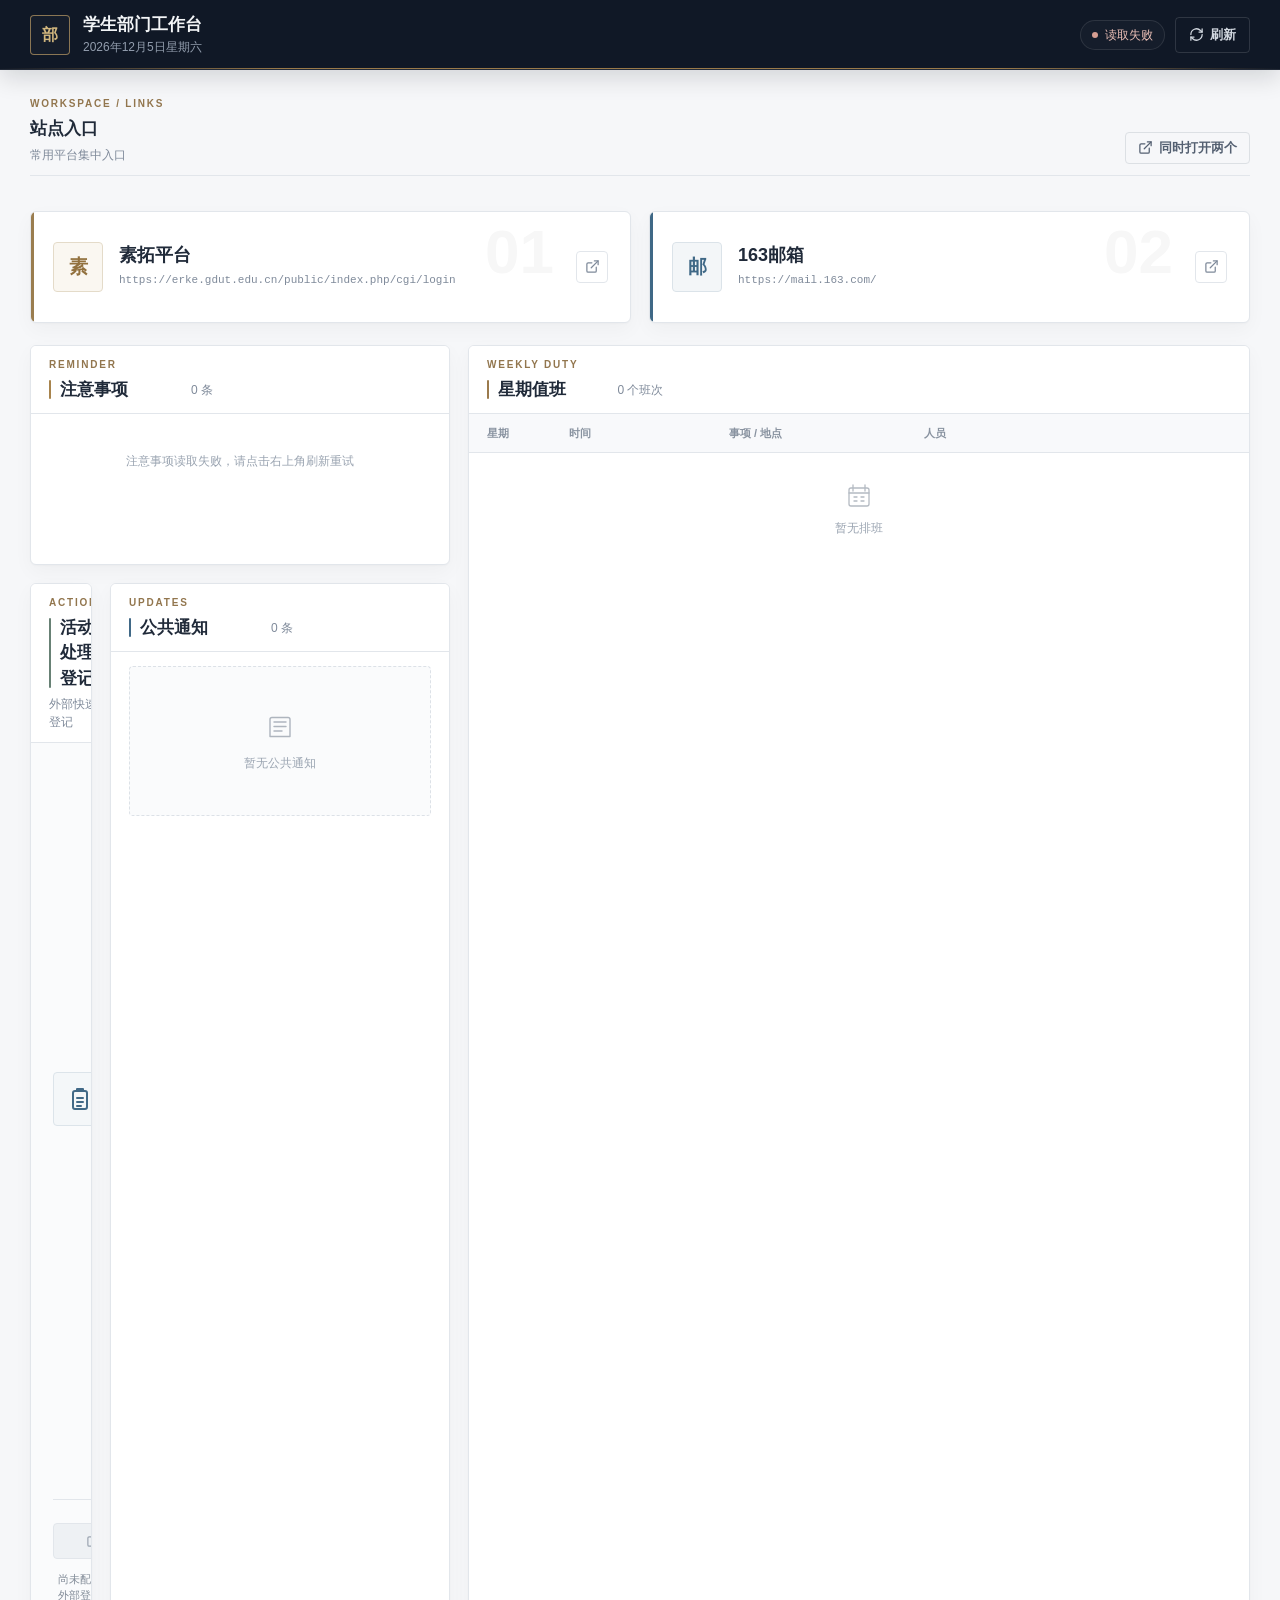
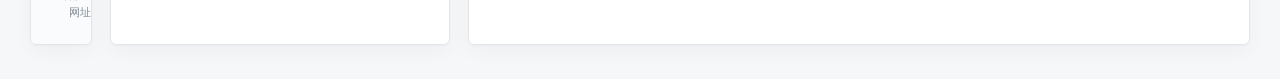
==== commit b650805d: "Fix duplicate homepage markup" ====
--- a/index.html
+++ b/index.html
@@ -136,141 +136,3 @@
   <script src="app.js"></script>
 </body>
 </html>
-<!doctype html>
-<html lang="zh-CN">
-<head>
-  <meta charset="utf-8">
-  <meta name="viewport" content="width=device-width, initial-scale=1">
-  <meta name="color-scheme" content="light">
-  <title>学生部门工作台</title>
-  <link rel="stylesheet" href="styles.css?v=20260919e">
-</head>
-<body>
-  <div class="app">
-    <header class="topbar">
-      <div class="brand">
-        <span class="brand-mark" aria-hidden="true">部</span>
-        <div class="brand-text">
-          <h1>学生部门工作台</h1>
-          <p class="today-line" id="todayLine"></p>
-        </div>
-      </div>
-      <div class="top-actions">
-        <span id="dataBadge" class="sync-badge"><span class="sync-dot"></span><span id="dataStatus">读取中</span></span>
-        <button id="refreshBtn" class="btn btn-ghost" type="button">
-          <span data-icon="refresh"></span><span>刷新</span>
-        </button>
-      </div>
-    </header>
-
-    <main class="main">
-      <aside id="previewNotice" class="preview-notice hidden" role="status"></aside>
-      <noscript><p class="preview-notice">请启用 JavaScript，以读取通知和星期排班。</p></noscript>
-      <section class="site-section" aria-labelledby="siteTitle">
-        <div class="section-head">
-          <div>
-            <span class="section-kicker">WORKSPACE / LINKS</span>
-            <h2 id="siteTitle">站点入口</h2>
-            <p class="section-sub">常用平台集中入口</p>
-          </div>
-          <div class="section-tools">
-            <button id="openBothBtn" class="btn btn-primary" type="button">
-              <span data-icon="external"></span><span>同时打开两个</span>
-            </button>
-          </div>
-        </div>
-
-        <div class="site-grid">
-          <a class="site-entry erke" id="erkeEntry" href="https://erke.gdut.edu.cn/public/index.php/cgi/login" target="_blank" rel="noopener">
-            <span class="site-mark" aria-hidden="true">素</span>
-            <span class="site-copy">
-              <strong id="siteName-erke">素拓平台</strong>
-              <span class="site-url" id="siteUrl-erke">https://erke.gdut.edu.cn/public/index.php/cgi/login</span>
-            </span>
-            <span class="site-open" data-icon="external"></span>
-          </a>
-
-          <a class="site-entry mail" id="mailEntry" href="https://mail.163.com/" target="_blank" rel="noopener">
-            <span class="site-mark" aria-hidden="true">邮</span>
-            <span class="site-copy">
-              <strong id="siteName-mail">163邮箱</strong>
-              <span class="site-url" id="siteUrl-mail">https://mail.163.com/</span>
-            </span>
-            <span class="site-open" data-icon="external"></span>
-          </a>
-        </div>
-      </section>
-
-      <section class="modules">
-        <section class="panel panel-duty" aria-labelledby="dutyTitle">
-          <header class="panel-head">
-            <div>
-              <span class="panel-kicker">WEEKLY DUTY</span>
-              <h2 id="dutyTitle">星期值班</h2>
-              <p class="panel-sub" id="dutySub">0 个班次</p>
-            </div>
-          </header>
-          <div class="panel-body table-body">
-            <div class="duty-table" id="dutyTable" role="table" aria-label="星期值班"></div>
-          </div>
-        </section>
-
-        <section class="panel panel-notices" aria-labelledby="noticeTitle">
-          <header class="panel-head">
-            <div>
-              <span class="panel-kicker">UPDATES</span>
-              <h2 id="noticeTitle">公共通知</h2>
-              <p class="panel-sub" id="noticeSub">0 条</p>
-            </div>
-          </header>
-          <div class="panel-body">
-            <ul class="notice-list" id="noticeList"></ul>
-          </div>
-        </section>
-
-        <section class="panel panel-registration" aria-labelledby="quickRegTitle">
-          <header class="panel-head">
-            <div>
-              <span class="panel-kicker">ACTION</span>
-              <h2 id="quickRegTitle">活动处理登记</h2>
-              <p class="panel-sub">外部快速登记</p>
-            </div>
-          </header>
-          <div class="panel-body quick-reg-body">
-            <div class="quick-reg-mark" aria-hidden="true">
-              <span data-icon="clipboard"></span>
-            </div>
-            <div class="quick-reg-copy">
-              <h3 id="quickRegName">快速登记</h3>
-              <p id="quickRegDescription"></p>
-            </div>
-            <div class="quick-reg-action">
-              <a id="quickRegLink" class="btn btn-primary quick-reg-link" href="#" target="_blank" rel="noopener">
-                <span data-icon="external"></span><span id="quickRegLabel">打开快速登记</span>
-              </a>
-              <span id="quickRegStatus" class="quick-reg-status"></span>
-            </div>
-          </div>
-        </section>
-
-        <section class="panel panel-attention" aria-labelledby="attentionTitle">
-          <header class="panel-head">
-            <div>
-              <span class="panel-kicker">REMINDER</span>
-              <h2 id="attentionTitle">注意事项</h2>
-              <p class="panel-sub" id="attentionSub">0 条</p>
-            </div>
-          </header>
-          <div class="panel-body">
-            <ul class="attention-list" id="attentionList"></ul>
-          </div>
-        </section>
-      </section>
-    </main>
-  </div>
-
-  <div class="toast-region" id="toastRegion" aria-live="polite"></div>
-  <script src="config.js"></script>
-  <script src="app.js"></script>
-</body>
-</html>
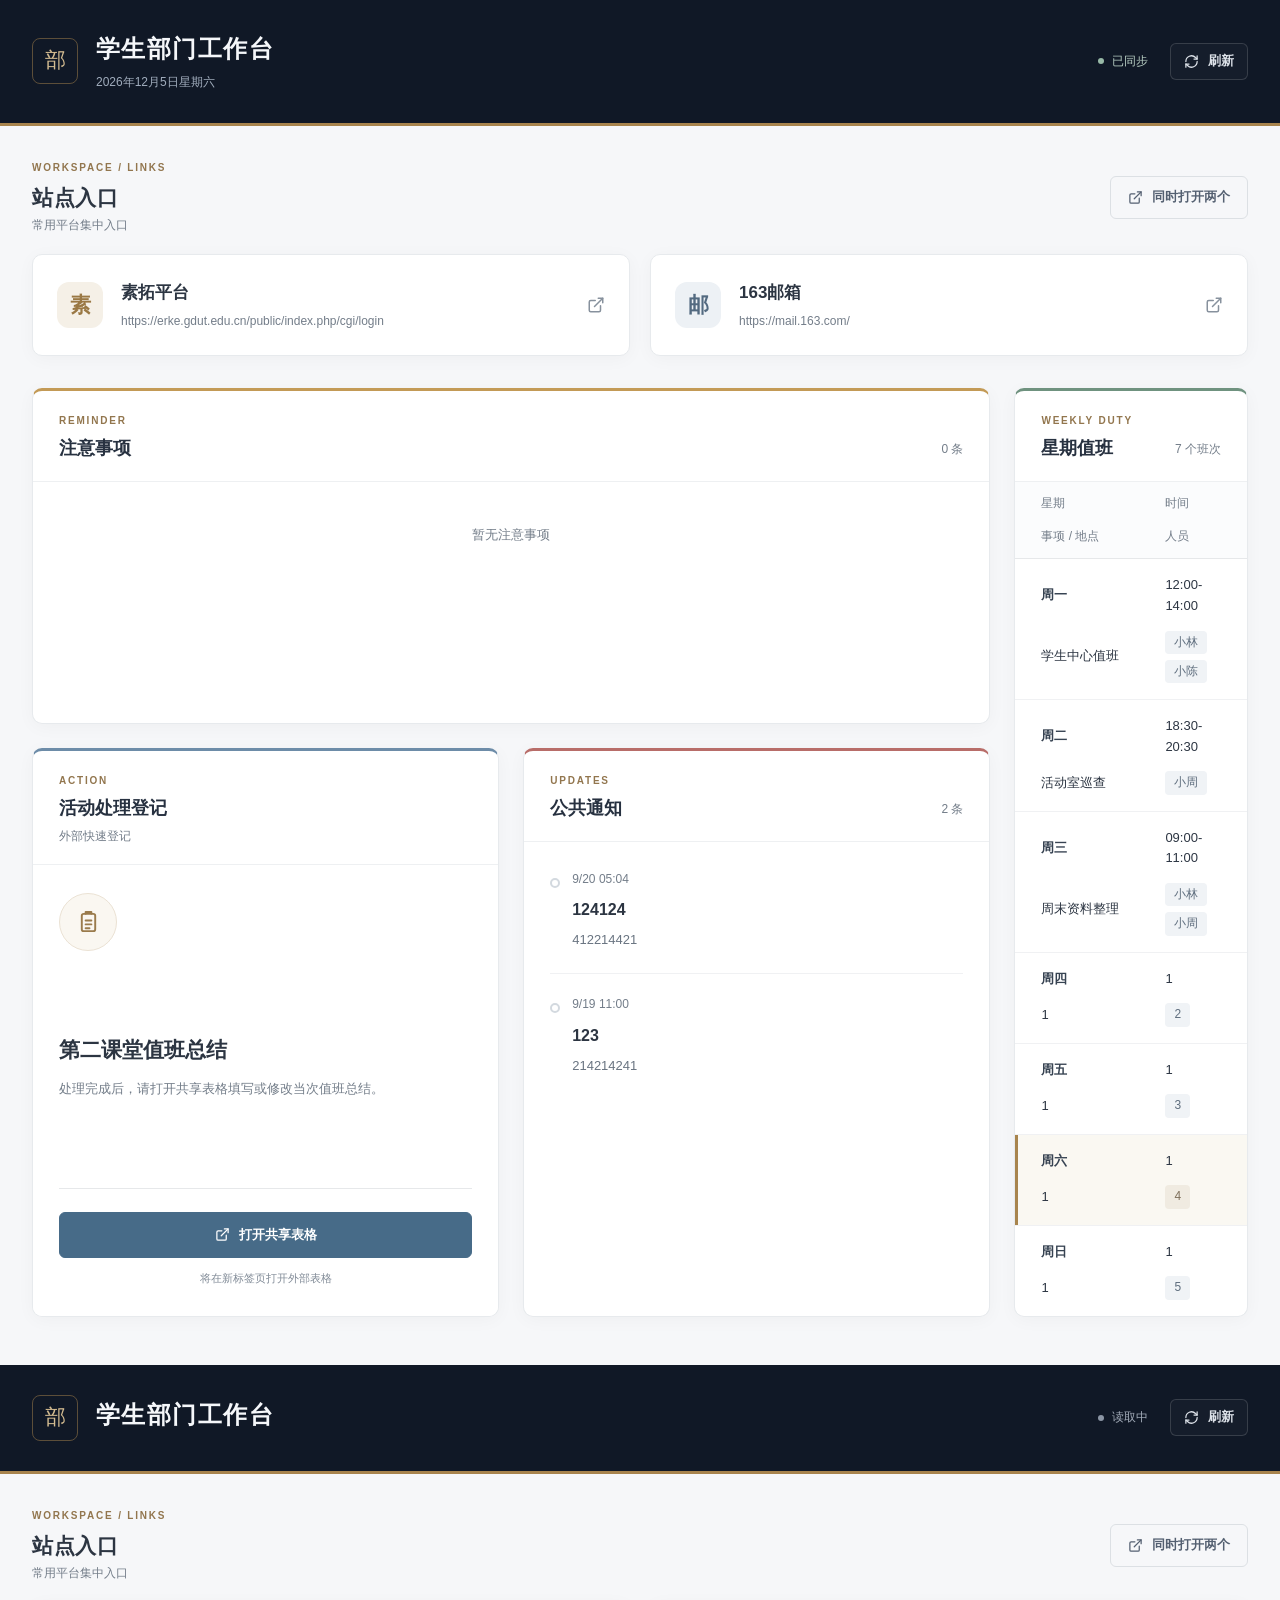
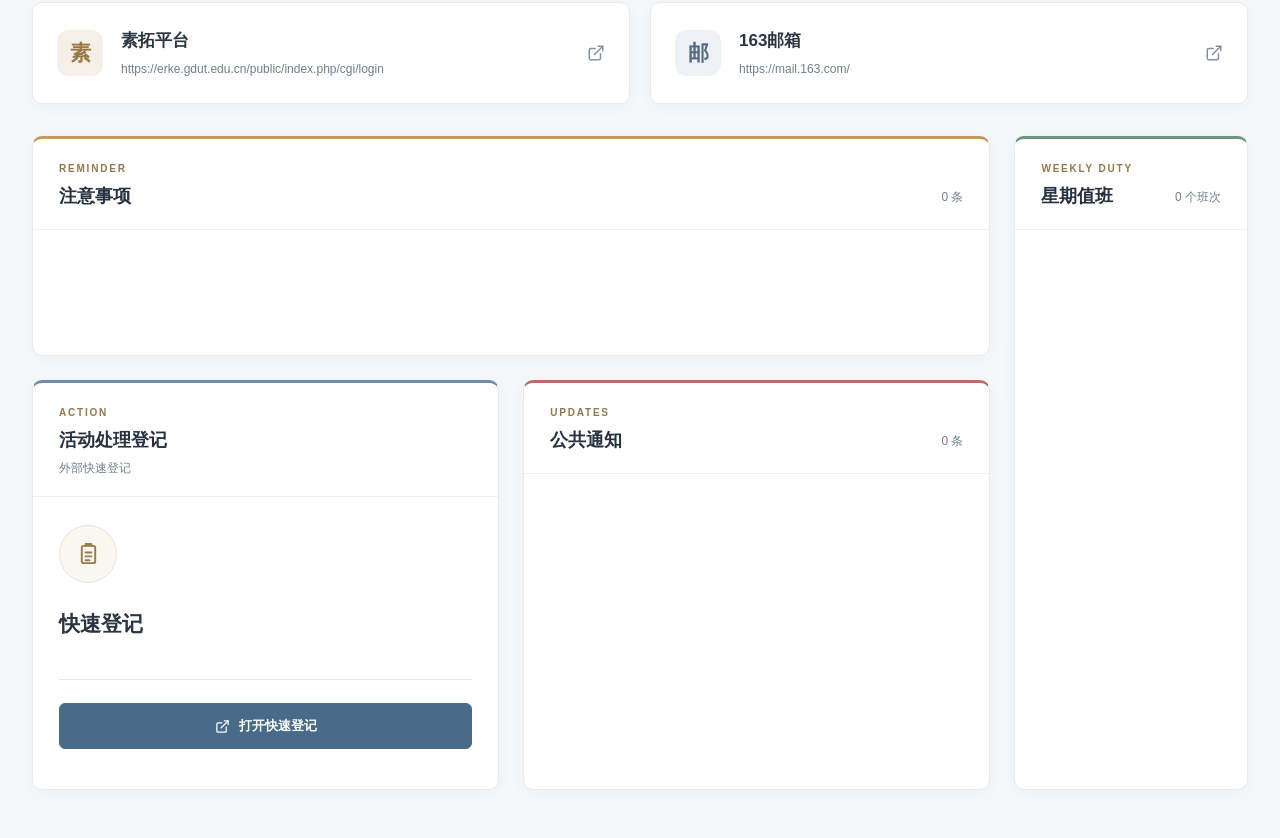
==== commit 4a46286e: "Bust cache for editor and app updates" ====
--- a/index.html
+++ b/index.html
@@ -132,6 +132,144 @@
   </div>
 
   <div class="toast-region" id="toastRegion" aria-live="polite"></div>
+  <script src="config.js?v=20260920b"></script>
+  <script src="app.js?v=20260920b"></script>
+</body>
+</html>
+<!doctype html>
+<html lang="zh-CN">
+<head>
+  <meta charset="utf-8">
+  <meta name="viewport" content="width=device-width, initial-scale=1">
+  <meta name="color-scheme" content="light">
+  <title>学生部门工作台</title>
+  <link rel="stylesheet" href="styles.css?v=20260920a">
+</head>
+<body>
+  <div class="app">
+    <header class="topbar">
+      <div class="brand">
+        <span class="brand-mark" aria-hidden="true">部</span>
+        <div class="brand-text">
+          <h1>学生部门工作台</h1>
+          <p class="today-line" id="todayLine"></p>
+        </div>
+      </div>
+      <div class="top-actions">
+        <span id="dataBadge" class="sync-badge"><span class="sync-dot"></span><span id="dataStatus">读取中</span></span>
+        <button id="refreshBtn" class="btn btn-ghost" type="button">
+          <span data-icon="refresh"></span><span>刷新</span>
+        </button>
+      </div>
+    </header>
+
+    <main class="main">
+      <aside id="previewNotice" class="preview-notice hidden" role="status"></aside>
+      <noscript><p class="preview-notice">请启用 JavaScript，以读取通知和星期排班。</p></noscript>
+      <section class="site-section" aria-labelledby="siteTitle">
+        <div class="section-head">
+          <div>
+            <span class="section-kicker">WORKSPACE / LINKS</span>
+            <h2 id="siteTitle">站点入口</h2>
+            <p class="section-sub">常用平台集中入口</p>
+          </div>
+          <div class="section-tools">
+            <button id="openBothBtn" class="btn btn-primary" type="button">
+              <span data-icon="external"></span><span>同时打开两个</span>
+            </button>
+          </div>
+        </div>
+
+        <div class="site-grid">
+          <a class="site-entry erke" id="erkeEntry" href="https://erke.gdut.edu.cn/public/index.php/cgi/login" target="_blank" rel="noopener">
+            <span class="site-mark" aria-hidden="true">素</span>
+            <span class="site-copy">
+              <strong id="siteName-erke">素拓平台</strong>
+              <span class="site-url" id="siteUrl-erke">https://erke.gdut.edu.cn/public/index.php/cgi/login</span>
+            </span>
+            <span class="site-open" data-icon="external"></span>
+          </a>
+
+          <a class="site-entry mail" id="mailEntry" href="https://mail.163.com/" target="_blank" rel="noopener">
+            <span class="site-mark" aria-hidden="true">邮</span>
+            <span class="site-copy">
+              <strong id="siteName-mail">163邮箱</strong>
+              <span class="site-url" id="siteUrl-mail">https://mail.163.com/</span>
+            </span>
+            <span class="site-open" data-icon="external"></span>
+          </a>
+        </div>
+      </section>
+
+      <section class="modules">
+        <section class="panel panel-duty" aria-labelledby="dutyTitle">
+          <header class="panel-head">
+            <div>
+              <span class="panel-kicker">WEEKLY DUTY</span>
+              <h2 id="dutyTitle">星期值班</h2>
+              <p class="panel-sub" id="dutySub">0 个班次</p>
+            </div>
+          </header>
+          <div class="panel-body table-body">
+            <div class="duty-table" id="dutyTable" role="table" aria-label="星期值班"></div>
+          </div>
+        </section>
+
+        <section class="panel panel-notices" aria-labelledby="noticeTitle">
+          <header class="panel-head">
+            <div>
+              <span class="panel-kicker">UPDATES</span>
+              <h2 id="noticeTitle">公共通知</h2>
+              <p class="panel-sub" id="noticeSub">0 条</p>
+            </div>
+          </header>
+          <div class="panel-body">
+            <ul class="notice-list" id="noticeList"></ul>
+          </div>
+        </section>
+
+        <section class="panel panel-registration" aria-labelledby="quickRegTitle">
+          <header class="panel-head">
+            <div>
+              <span class="panel-kicker">ACTION</span>
+              <h2 id="quickRegTitle">活动处理登记</h2>
+              <p class="panel-sub">外部快速登记</p>
+            </div>
+          </header>
+          <div class="panel-body quick-reg-body">
+            <div class="quick-reg-mark" aria-hidden="true">
+              <span data-icon="clipboard"></span>
+            </div>
+            <div class="quick-reg-copy">
+              <h3 id="quickRegName">快速登记</h3>
+              <p id="quickRegDescription"></p>
+            </div>
+            <div class="quick-reg-action">
+              <a id="quickRegLink" class="btn btn-primary quick-reg-link" href="#" target="_blank" rel="noopener">
+                <span data-icon="external"></span><span id="quickRegLabel">打开快速登记</span>
+              </a>
+              <span id="quickRegStatus" class="quick-reg-status"></span>
+            </div>
+          </div>
+        </section>
+
+        <section class="panel panel-attention" aria-labelledby="attentionTitle">
+          <header class="panel-head">
+            <div>
+              <span class="panel-kicker">REMINDER</span>
+              <h2 id="attentionTitle">注意事项</h2>
+              <p class="panel-sub" id="attentionSub">0 条</p>
+            </div>
+          </header>
+          <div class="panel-body">
+            <ul class="attention-list" id="attentionList"></ul>
+          </div>
+        </section>
+      </section>
+    </main>
+  </div>
+
+  <div class="toast-region" id="toastRegion" aria-live="polite"></div>
   <script src="config.js"></script>
   <script src="app.js"></script>
 </body>
--- a/styles.css
+++ b/styles.css
@@ -56,7 +56,181 @@
 .site-url { color: var(--muted); font-size: 12px; overflow-wrap: anywhere; }
 .site-open { color: #87919d; flex: 0 0 auto; }
 .site-open svg { display: block; width: 18px; height: 18px; }
-.modules { display: grid; grid-template-columns: minmax(0, 1fr) minmax(0, 1fr) minmax(220px, .7fr); grid-template-rows: minmax(220px, auto) minmax(230px, auto); grid-template-areas: "attention attention duty" "registration notices duty"; align-items: stretch; gap: 24px; }
+.modules { display: grid; grid-template-columns: minmax(0, 1fr) minmax(0, 1fr) minmax(180px, .5fr); grid-template-rows: minmax(220px, auto) minmax(230px, auto); grid-template-areas: "attention attention duty" "registration notices duty"; align-items: stretch; gap: 24px; }
+.panel { min-width: 0; height: 100%; display: flex; flex-direction: column; background: var(--paper); border: 1px solid #e7eaed; border-radius: var(--radius); box-shadow: var(--shadow); overflow: hidden; }
+.panel-duty { grid-area: duty; border-top: 3px solid #6f927f; }
+.panel-notices { grid-area: notices; border-top: 3px solid #b86d69; min-height: 0; }
+.panel-notices .panel-body { min-height: 0; overflow-y: auto; overscroll-behavior: contain; }
+.panel-notices .notice-list { min-height: 0; }
+.panel-registration { grid-area: registration; border-top: 3px solid #6d8ca8; }
+.panel-registration .btn-primary { background: #476b88; border-color: #476b88; }
+.panel-registration .btn-primary:hover { background: #395a74; border-color: #395a74; }
+.panel-attention { grid-area: attention; border-top: 3px solid #c39a56; }
+.panel-head { padding: 22px 26px 18px; border-bottom: 1px solid #eef0f2; }
+.panel-head > div { position: relative; padding-right: 85px; }
+.panel-head h2 { font-size: 18px; font-weight: 600; color: #273140; }
+.panel-sub { position: absolute; right: 0; bottom: 3px; color: var(--muted); font-size: 12px; font-variant-numeric: tabular-nums; }
+.panel-registration .panel-head > div { padding-right: 0; }
+.panel-registration .panel-sub { position: static; margin-top: 4px; }
+.panel-body { flex: 1; padding: 7px 26px 12px; }
+.notice-item { position: relative; padding: 21px 0 21px 22px; }
+.notice-item + .notice-item { border-top: 1px solid #f0f1f3; }
+.notice-item::before { content: ""; position: absolute; left: 0; top: 29px; width: 6px; height: 6px; border: 2px solid #d3d9df; border-radius: 50%; background: #fff; }
+.notice-item.is-pinned::before { border-color: #aa8b5f; background: #aa8b5f; }
+.notice-meta { display: flex; gap: 10px; align-items: center; color: var(--muted); font-size: 12px; font-variant-numeric: tabular-nums; }
+.pin-flag { border-radius: 3px; color: #886b3e; background: #f6f0e6; padding: 1px 7px; font-size: 11px; }
+.notice-title-line { margin: 8px 0 6px; }
+.notice-title-line h3 { font-size: 16px; font-weight: 600; overflow-wrap: anywhere; }
+.notice-body { color: #697481; line-height: 1.85; font-size: 13px; white-space: pre-wrap; overflow-wrap: anywhere; }
+.attention-list { display: flex; flex-direction: column; }
+.attention-item { display: flex; align-items: flex-start; gap: 13px; padding: 18px 0; }
+.attention-item + .attention-item { border-top: 1px solid #f0f1f3; }
+.attention-mark { display: grid; place-items: center; width: 24px; height: 24px; flex: 0 0 auto; border-radius: 50%; background: #f7f0e3; color: #9b7841; font-size: 13px; font-weight: 700; }
+.attention-content { min-width: 0; }
+.attention-meta { color: #9a8a70; font-size: 11px; }
+.attention-content h3 { margin-top: 3px; color: #3c3b36; font-size: 14px; font-weight: 600; overflow-wrap: anywhere; }
+.attention-content p { margin-top: 4px; color: #737b83; font-size: 13px; line-height: 1.75; white-space: pre-wrap; overflow-wrap: anywhere; }
+.quick-reg-body { display: flex; flex-direction: column; justify-content: space-between; padding: 28px 26px; background: #fff; }
+.quick-reg-mark { display: grid; place-items: center; width: 58px; height: 58px; color: #9a7b4c; border: 1px solid #ebe2d4; border-radius: 50%; margin-bottom: 25px; background: #faf7f1; }
+.quick-reg-mark svg { width: 23px; height: 23px; display: block; }
+.quick-reg-copy h3 { font-size: 21px; line-height: 1.5; font-weight: 600; margin-bottom: 12px; overflow-wrap: anywhere; }
+.quick-reg-copy p { color: #737d89; font-size: 13px; line-height: 1.9; overflow-wrap: anywhere; }
+.quick-reg-action { border-top: 1px solid var(--line); margin-top: 28px; padding-top: 23px; }
+.quick-reg-link { width: 100%; min-height: 46px; }
+.quick-reg-status { display: block; font-size: 11px; color: #818b97; text-align: center; margin-top: 12px; }
+.is-disabled { color: #87919c; background: #eceff2; border-color: #e3e7eb; cursor: not-allowed; }
+.is-disabled:hover { color: #87919c; background: #eceff2; border-color: #e3e7eb; }
+.table-body { padding: 0; }
+.table-head,.duty-row { display: grid; grid-template-columns: 110px minmax(0,1fr); gap: 14px; align-items: center; padding: 16px 26px; }
+.table-head { padding-top: 12px; padding-bottom: 12px; background: #fbfcfd; color: var(--muted); font-size: 12px; border-bottom: 1px solid var(--line); }
+.duty-row { border-bottom: 1px solid #f0f1f3; font-size: 13px; min-height: 67px; }
+.duty-row:last-child { border-bottom: none; }
+.duty-row.current { background: #faf8f2; box-shadow: inset 3px 0 var(--gold); }
+.duty-row > * { min-width: 0; overflow-wrap: anywhere; }
+.cell-strong { font-weight: 600; color: #374352; }
+.today-tag { display: block; width: fit-content; color: #8d6e3c; font-size: 10px; font-weight: 400; }
+.duty-time { font-variant-numeric: tabular-nums; font-size: 12px; color: #647180; }
+.people-chips { display: flex; flex-wrap: wrap; gap: 6px; }
+.chip { display: inline-block; background: #f0f3f6; color: #5f6e7e; padding: 2px 9px; border-radius: 4px; font-size: 12px; max-width: 100%; overflow-wrap: anywhere; }
+.current .chip { background: #f0ebe1; color: #7e705b; }
+.cell-sub { color: var(--muted); }
+.empty-state { padding: 36px 16px; text-align: center; color: var(--muted); font-size: 13px; }
+.error-state { color: #99665c; }
+.preview-notice { display: flex; align-items: center; gap: 15px; margin-bottom: 24px; padding: 15px 18px; background: #f7f0e3; color: #7d694a; border-radius: 6px; font-size: 12px; }
+.preview-notice strong { flex-shrink: 0; }
+.preview-notice a { font-weight: 600; }
+.toast-region { position: fixed; bottom: 24px; right: 24px; z-index: 50; max-width: min(390px,calc(100% - 48px)); }
+.toast { background: #243146; color: #fff; border-radius: 6px; padding: 12px 18px; margin-top: 8px; box-shadow: 0 8px 24px #10182620; font-size: 13px; }
+@media (max-width: 1100px) {
+  .modules { grid-template-columns: minmax(0, 1fr) minmax(0, 1fr) minmax(190px, .65fr); grid-template-rows: minmax(220px, auto) minmax(230px, auto); gap: 20px; }
+  .panel-head,.panel-body { padding-right: 20px; padding-left: 20px; }
+  .table-body { padding: 0; }
+  .table-head,.duty-row { grid-template-columns: 90px minmax(0,1fr); gap: 10px; padding-right: 20px; padding-left: 20px; }
+}
+@media (max-width: 850px) {
+  .modules { grid-template-columns: minmax(0,1fr); grid-template-rows: none; grid-template-areas: "attention" "registration" "notices" "duty"; }
+  .site-entry { padding: 20px; gap: 13px; }
+  .quick-reg-body { display: grid; grid-template-columns: 58px minmax(0,1fr); gap: 20px; align-items: start; }
+  .quick-reg-mark { margin: 0; }
+  .quick-reg-action { grid-column: 1/-1; margin-top: 0; }
+  .quick-reg-link { width: auto; min-width: 220px; }
+  .quick-reg-status { text-align: left; }
+}
+@media (max-width: 600px) {
+  .topbar { padding: 22px 20px 17px; display: block; }
+  .brand { gap: 13px; }
+  .brand-mark { width: 40px; height: 40px; }
+  .brand-text h1 { font-size: 21px; letter-spacing: .025em; }
+  .top-actions { justify-content: space-between; margin-top: 18px; border-top: 1px solid #ffffff14; padding-top: 12px; }
+  .topbar .btn { min-height: 32px; padding: 5px 12px; }
+  .main { padding: 25px 18px 36px; }
+  .section-head { gap: 12px; margin-bottom: 16px; }
+  .section-head h2 { font-size: 19px; }
+  .section-tools .btn { font-size: 11px; padding: 8px 10px; min-height: 36px; gap: 6px; }
+  .site-grid { grid-template-columns: minmax(0,1fr); gap: 12px; }
+  .site-section { margin-bottom: 24px; }
+  .site-entry { padding: 19px; }
+  .site-url { font-size: 11px; }
+  .site-mark { width: 42px; height: 42px; }
+  .modules { gap: 20px; }
+  .panel-notices .panel-body { overflow-y: visible; }
+  .panel-head { padding: 20px; }
+  .panel-body { padding: 0 20px 6px; }
+  .quick-reg-body { padding: 24px 20px; grid-template-columns: 44px minmax(0,1fr); gap: 16px; }
+  .quick-reg-mark { width: 44px; height: 44px; }
+  .quick-reg-copy h3 { font-size: 18px; }
+  .quick-reg-action { padding-top: 20px; margin-top: 8px; }
+  .quick-reg-link { width: 100%; }
+  .quick-reg-status { text-align: center; }
+  .table-body { padding: 0; }
+  .table-head { display: none; }
+  .duty-row { grid-template-columns: 57px minmax(0,1fr); gap: 7px 12px; padding: 19px 20px; }
+  .duty-row .cell-strong { grid-row: 1/2; align-self: start; }
+  .duty-row > :not(.cell-strong) { grid-column: 2; }
+  .duty-row [data-label]::before { content: attr(data-label) " · "; color: #9299a3; font-size: 12px; }
+  .people-chips { align-items: center; }
+  .preview-notice { align-items: flex-start; flex-direction: column; gap: 5px; }
+}
+@media (prefers-reduced-motion: reduce) { * { transition: none !important; } }
+:root {
+  --ink: #101826;
+  --text: #2c3542;
+  --muted: #737d89;
+  --gold: #a8844d;
+  --line: #e6e8ea;
+  --canvas: #f6f7f9;
+  --paper: #fff;
+  --radius: 10px;
+  --shadow: 0 3px 18px rgba(16, 24, 38, .035);
+}
+* { box-sizing: border-box; }
+body { margin: 0; background: var(--canvas); color: var(--text); font: 14px/1.6 "Segoe UI", "Microsoft YaHei UI", "PingFang SC", sans-serif; -webkit-font-smoothing: antialiased; }
+h1,h2,h3,p { margin: 0; }
+button,a { -webkit-tap-highlight-color: transparent; }
+button { font: inherit; cursor: pointer; }
+a { color: inherit; }
+button:focus-visible,a:focus-visible { outline: 3px solid #b49b7399; outline-offset: 4px; }
+button:disabled { opacity: .6; cursor: wait; }
+.hidden { display: none !important; }
+ul { list-style: none; padding: 0; margin: 0; }
+.topbar { background: var(--ink); color: #fff; padding: 30px max(32px, calc((100% - 1264px)/2)); display: flex; align-items: center; justify-content: space-between; gap: 24px; border-bottom: 3px solid var(--gold); }
+.brand { display: flex; align-items: center; gap: 18px; min-width: 0; }
+.brand-mark { display: grid; place-items: center; width: 46px; height: 46px; flex: 0 0 auto; border: 1px solid #a8844d80; border-radius: 8px; color: #d4bc91; font-size: 21px; font-family: "Songti SC", "SimSun", serif; }
+.brand-text h1 { font-size: 24px; font-weight: 600; letter-spacing: .06em; color: #f5f7fa; }
+.today-line { color: #a1adbd; font-size: 12px; margin-top: 5px; }
+.top-actions { display: flex; align-items: center; gap: 22px; flex-shrink: 0; }
+.sync-badge { display: inline-flex; align-items: center; gap: 8px; color: #a4adba; font-size: 12px; white-space: nowrap; }
+.sync-dot { width: 6px; height: 6px; border-radius: 50%; background: #8b95a4; }
+.sync-badge.online { color: #b8cec3; }
+.online .sync-dot { background: #98b9a7; }
+.sync-badge.failed { color: #ecc0b7; }
+.failed .sync-dot { background: #d69e92; }
+.btn { display: inline-flex; align-items: center; justify-content: center; gap: 9px; padding: 10px 17px; min-height: 42px; border: 1px solid var(--line); border-radius: 6px; background: #fff; color: var(--text); font-size: 13px; font-weight: 600; text-decoration: none; transition: background .15s, border-color .15s; }
+.btn svg { display: block; width: 15px; height: 15px; }
+.btn:hover { background: #f3f5f7; border-color: #cad1d8; }
+.btn-primary { background: var(--ink); color: #fff; border-color: var(--ink); }
+.btn-primary:hover { background: #29364a; border-color: #29364a; }
+.topbar .btn { background: #ffffff06; border-color: #ffffff25; color: #dce1e8; min-height: 36px; padding: 7px 13px; }
+.topbar .btn:hover { background: #ffffff12; }
+.main { width: min(1328px, 100%); padding: 34px 32px 48px; margin: 0 auto; }
+.section-kicker,.panel-kicker { display: block; color: #92764e; font-size: 10px; font-weight: 600; letter-spacing: .18em; margin-bottom: 5px; }
+.section-head { display: flex; justify-content: space-between; align-items: center; gap: 20px; margin-bottom: 19px; }
+.section-head h2 { font-size: 21px; font-weight: 600; letter-spacing: .025em; }
+.section-sub { font-size: 12px; color: var(--muted); margin-top: 2px; }
+.section-tools .btn { background: transparent; border-color: #dce0e4; color: #546071; }
+.section-tools .btn:hover { background: #fff; }
+.site-section { margin-bottom: 32px; }
+.site-grid { display: grid; grid-template-columns: repeat(2,minmax(0,1fr)); gap: 20px; }
+.site-entry { display: flex; align-items: center; gap: 18px; min-width: 0; padding: 24px; background: var(--paper); border: 1px solid #e7eaed; border-radius: var(--radius); box-shadow: var(--shadow); text-decoration: none; transition: border-color .15s, background .15s; }
+.site-entry:hover { border-color: #baac94; background: #fffefb; }
+.site-mark { display: grid; place-items: center; flex: 0 0 auto; width: 46px; height: 46px; border-radius: 12px; background: #f5f0e7; color: #9a7844; font: 600 21px "Songti SC", "SimSun", serif; }
+.mail .site-mark { color: #536a80; background: #edf1f5; }
+.site-copy { display: flex; flex-direction: column; gap: 5px; flex: 1; min-width: 0; }
+.site-copy strong { font-size: 17px; font-weight: 600; }
+.site-url { color: var(--muted); font-size: 12px; overflow-wrap: anywhere; }
+.site-open { color: #87919d; flex: 0 0 auto; }
+.site-open svg { display: block; width: 18px; height: 18px; }
+.modules { display: grid; grid-template-columns: minmax(0, 1fr) minmax(0, 1fr) minmax(180px, .5fr); grid-template-rows: minmax(220px, auto) minmax(230px, auto); grid-template-areas: "attention attention duty" "registration notices duty"; align-items: stretch; gap: 24px; }
 .panel { min-width: 0; height: 100%; display: flex; flex-direction: column; background: var(--paper); border: 1px solid #e7eaed; border-radius: var(--radius); box-shadow: var(--shadow); overflow: hidden; }
 .panel-duty { grid-area: duty; border-top: 3px solid #6f927f; }
 .panel-notices { grid-area: notices; border-top: 3px solid #b86d69; }
@@ -169,1107 +343,3 @@
   .preview-notice { align-items: flex-start; flex-direction: column; gap: 5px; }
 }
 @media (prefers-reduced-motion: reduce) { * { transition: none !important; } }
-:root {
-  --ink-950: #101826;
-  --ink-900: #172235;
-  --ink-800: #233249;
-  --ink-700: #34455b;
-  --paper: #ffffff;
-  --canvas: #f6f7f9;
-  --canvas-deep: #f1f3f6;
-  --line: #e2e6eb;
-  --line-strong: #d4dae1;
-  --text: #202a39;
-  --text-soft: #596577;
-  --muted: #7f8a9a;
-  --muted-light: #9aa4b1;
-  --gold: #a8844d;
-  --gold-soft: #f6f0e6;
-  --blue: #3e6484;
-  --blue-soft: #eef3f7;
-  --green: #5f7f73;
-  --green-soft: #eef4f1;
-  --red: #9a5961;
-  --red-soft: #f7eeee;
-  --danger: #a24e57;
-  --shadow-card: 0 1px 2px rgba(16, 24, 38, 0.025), 0 7px 20px rgba(16, 24, 38, 0.035);
-  --shadow-header: 0 8px 24px rgba(8, 14, 24, 0.14);
-  --radius: 6px;
-  --radius-sm: 4px;
-}
-
-* {
-  box-sizing: border-box;
-}
-
-html,
-body {
-  margin: 0;
-  padding: 0;
-}
-
-body {
-  min-width: 320px;
-  background: var(--canvas);
-  color: var(--text);
-  font-family: "Segoe UI", "Microsoft YaHei UI", "Microsoft YaHei", "PingFang SC", "Noto Sans CJK SC", sans-serif;
-  font-size: 14px;
-  line-height: 1.5;
-  -webkit-font-smoothing: antialiased;
-  text-rendering: optimizeLegibility;
-}
-
-button,
-input,
-select,
-textarea {
-  color: inherit;
-  font: inherit;
-}
-
-button {
-  border: 0;
-  cursor: pointer;
-}
-
-button:focus-visible,
-a:focus-visible,
-input:focus-visible,
-select:focus-visible,
-textarea:focus-visible {
-  outline: 2px solid rgba(62, 100, 132, 0.28);
-  outline-offset: 2px;
-}
-
-ul {
-  margin: 0;
-  padding: 0;
-  list-style: none;
-}
-
-h1,
-h2,
-h3,
-p {
-  margin: 0;
-}
-
-a {
-  color: inherit;
-}
-
-.hidden {
-  display: none !important;
-}
-
-.app {
-  min-height: 100vh;
-  display: flex;
-  flex-direction: column;
-}
-
-/* Corporate header */
-.topbar {
-  position: sticky;
-  top: 0;
-  z-index: 30;
-  display: flex;
-  align-items: center;
-  justify-content: space-between;
-  gap: 24px;
-  min-height: 70px;
-  padding: 12px 30px;
-  background: var(--ink-950);
-  border-bottom: 1px solid rgba(255, 255, 255, 0.08);
-  box-shadow: var(--shadow-header);
-}
-
-.topbar::after {
-  content: "";
-  position: absolute;
-  right: 0;
-  bottom: 0;
-  left: 0;
-  height: 1px;
-  background: linear-gradient(90deg, transparent, rgba(168, 132, 77, 0.9) 22%, rgba(168, 132, 77, 0.9) 78%, transparent);
-}
-
-.brand {
-  display: flex;
-  align-items: center;
-  gap: 13px;
-  min-width: 0;
-}
-
-.brand-mark {
-  flex: 0 0 auto;
-  display: grid;
-  place-items: center;
-  width: 40px;
-  height: 40px;
-  border: 1px solid rgba(188, 156, 101, 0.7);
-  border-radius: var(--radius-sm);
-  background: rgba(255, 255, 255, 0.025);
-  color: #d2b77e;
-  font-size: 16px;
-  font-weight: 650;
-  letter-spacing: 0;
-}
-
-.brand-text {
-  min-width: 0;
-}
-
-.brand-text h1 {
-  color: #f3f5f7;
-  font-size: 17px;
-  font-weight: 620;
-  line-height: 1.25;
-  letter-spacing: 0;
-}
-
-.today-line {
-  margin-top: 3px;
-  color: #929dad;
-  font-size: 12px;
-  line-height: 1.35;
-}
-
-.top-actions {
-  display: flex;
-  align-items: center;
-  gap: 10px;
-}
-
-.sync-badge {
-  display: inline-flex;
-  align-items: center;
-  gap: 7px;
-  height: 30px;
-  padding: 0 11px;
-  border: 1px solid rgba(255, 255, 255, 0.1);
-  border-radius: 999px;
-  background: rgba(255, 255, 255, 0.025);
-  color: #aab3c1;
-  font-size: 12px;
-  white-space: nowrap;
-}
-
-.sync-badge.online {
-  border-color: rgba(117, 155, 142, 0.28);
-  background: rgba(95, 127, 115, 0.1);
-  color: #adc5bd;
-}
-
-.sync-dot {
-  width: 6px;
-  height: 6px;
-  border-radius: 50%;
-  background: #747f8f;
-}
-
-.sync-badge.online .sync-dot {
-  background: #84a89b;
-}
-
-/* Controls */
-.btn,
-.icon-btn,
-.seg-btn {
-  display: inline-flex;
-  align-items: center;
-  justify-content: center;
-  gap: 6px;
-  min-height: 32px;
-  border-radius: var(--radius-sm);
-  font-size: 13px;
-  font-weight: 600;
-  letter-spacing: 0;
-  white-space: nowrap;
-  transition: background-color 0.16s ease, border-color 0.16s ease, color 0.16s ease;
-}
-
-.btn {
-  padding: 5px 12px;
-  border: 1px solid transparent;
-}
-
-.btn svg,
-.icon-btn svg,
-.seg-btn svg {
-  flex: 0 0 auto;
-  width: 15px;
-  height: 15px;
-}
-
-.btn-primary {
-  border-color: var(--ink-900);
-  background: var(--ink-900);
-  color: #f7f8fa;
-}
-
-.btn-primary:hover {
-  border-color: var(--ink-800);
-  background: var(--ink-800);
-}
-
-.btn-soft {
-  background: var(--blue-soft);
-  color: var(--blue);
-}
-
-.btn-soft:hover {
-  background: #e5edf3;
-}
-
-.btn-ghost {
-  border-color: var(--line-strong);
-  background: var(--paper);
-  color: var(--text-soft);
-}
-
-.btn-ghost:hover {
-  border-color: #c5ccd5;
-  background: #fafbfc;
-  color: var(--text);
-}
-
-.topbar .btn-ghost {
-  border-color: rgba(255, 255, 255, 0.13);
-  background: transparent;
-  color: #d1d7df;
-}
-
-.topbar .btn-ghost:hover {
-  border-color: rgba(255, 255, 255, 0.23);
-  background: rgba(255, 255, 255, 0.055);
-  color: #ffffff;
-}
-
-.icon-btn {
-  width: 30px;
-  height: 30px;
-  padding: 0;
-  background: transparent;
-  color: var(--muted);
-}
-
-.icon-btn:hover {
-  background: var(--canvas-deep);
-  color: var(--text-soft);
-}
-
-.segmented {
-  display: inline-flex;
-  align-items: center;
-  gap: 2px;
-  padding: 3px;
-  border: 1px solid var(--line);
-  border-radius: var(--radius-sm);
-  background: #eceff2;
-}
-
-.seg-btn {
-  min-height: 27px;
-  padding: 3px 10px;
-  border-radius: 3px;
-  background: transparent;
-  color: var(--muted);
-  font-size: 12px;
-}
-
-.seg-btn:hover {
-  color: var(--text-soft);
-}
-
-.seg-btn.is-active {
-  background: var(--paper);
-  color: var(--ink-800);
-  box-shadow: 0 1px 2px rgba(16, 24, 38, 0.07);
-}
-
-/* Main */
-.main {
-  width: 100%;
-  max-width: 1420px;
-  margin: 0 auto;
-  padding: 26px 30px 34px;
-}
-
-.site-section {
-  display: flex;
-  flex-direction: column;
-  gap: 16px;
-  margin-bottom: 22px;
-}
-
-.section-head {
-  display: flex;
-  align-items: flex-end;
-  justify-content: space-between;
-  gap: 18px;
-  flex-wrap: wrap;
-  padding-bottom: 11px;
-  border-bottom: 1px solid var(--line);
-}
-
-.section-head h2,
-.panel-head h2 {
-  color: var(--text);
-  font-size: 17px;
-  font-weight: 620;
-  letter-spacing: 0;
-}
-
-.section-sub {
-  margin-top: 4px;
-  color: var(--muted);
-  font-size: 12px;
-}
-
-.section-tools {
-  display: flex;
-  align-items: center;
-  gap: 10px;
-  flex-wrap: wrap;
-}
-
-/* Premium site cards */
-.site-grid {
-  display: grid;
-  grid-template-columns: repeat(2, minmax(0, 1fr));
-  gap: 18px;
-}
-
-.site-entry {
-  position: relative;
-  display: flex;
-  align-items: center;
-  gap: 16px;
-  min-width: 0;
-  min-height: 112px;
-  padding: 20px 22px;
-  overflow: hidden;
-  border: 1px solid var(--line);
-  border-radius: var(--radius);
-  background: var(--paper);
-  box-shadow: var(--shadow-card);
-  text-decoration: none;
-  transition: border-color 0.16s ease, box-shadow 0.16s ease;
-}
-
-.site-entry::before {
-  content: "";
-  position: absolute;
-  top: 0;
-  left: 0;
-  width: 3px;
-  height: 100%;
-  background: #9a7d4f;
-}
-
-.site-entry::after {
-  position: absolute;
-  top: 9px;
-  right: 76px;
-  color: rgba(16, 24, 38, 0.035);
-  font-size: 62px;
-  font-weight: 700;
-  line-height: 1;
-  pointer-events: none;
-}
-
-.site-entry.erke::after {
-  content: "01";
-}
-
-.site-entry.mail::after {
-  content: "02";
-}
-
-.site-entry.mail::before {
-  background: #3f6886;
-}
-
-.site-entry:hover {
-  border-color: #c8ced7;
-  box-shadow: 0 2px 4px rgba(16, 24, 38, 0.03), 0 12px 30px rgba(16, 24, 38, 0.065);
-}
-
-.site-mark {
-  flex: 0 0 auto;
-  display: grid;
-  place-items: center;
-  width: 50px;
-  height: 50px;
-  border: 1px solid var(--line);
-  border-radius: var(--radius-sm);
-  background: #fafbfc;
-  color: var(--ink-800);
-  font-size: 19px;
-  font-weight: 650;
-  letter-spacing: 0;
-}
-
-.site-entry.erke .site-mark {
-  border-color: #e4dbc9;
-  background: #faf7f1;
-  color: #92713e;
-}
-
-.site-entry.mail .site-mark {
-  border-color: #dbe3e9;
-  background: #f3f6f8;
-  color: #3f6886;
-}
-
-.site-copy {
-  display: flex;
-  flex: 1;
-  flex-direction: column;
-  gap: 5px;
-  min-width: 0;
-}
-
-.site-copy strong {
-  color: var(--text);
-  font-size: 18px;
-  font-weight: 620;
-  line-height: 1.3;
-  letter-spacing: 0;
-}
-
-.site-url {
-  color: var(--muted);
-  font-family: Consolas, "Cascadia Mono", monospace;
-  font-size: 11px;
-  line-height: 1.45;
-  overflow-wrap: anywhere;
-}
-
-.site-open {
-  flex: 0 0 auto;
-  display: grid;
-  place-items: center;
-  width: 32px;
-  height: 32px;
-  border: 1px solid var(--line);
-  border-radius: var(--radius-sm);
-  background: var(--paper);
-  color: var(--muted);
-  transition: border-color 0.16s ease, background-color 0.16s ease, color 0.16s ease;
-}
-
-.site-entry:hover .site-open {
-  border-color: var(--ink-800);
-  background: var(--ink-900);
-  color: #ffffff;
-}
-
-.site-open svg {
-  width: 15px;
-  height: 15px;
-}
-
-/* Panels */
-.modules {
-  display: grid;
-  grid-template-columns: minmax(0, 1fr) minmax(340px, 0.78fr);
-  gap: 18px;
-  align-items: stretch;
-}
-
-.modules > .panel {
-  height: 100%;
-}
-
-.panel {
-  display: flex;
-  flex-direction: column;
-  min-width: 0;
-  overflow: hidden;
-  border: 1px solid var(--line);
-  border-radius: var(--radius);
-  background: var(--paper);
-  box-shadow: var(--shadow-card);
-}
-
-.panel-wide {
-  grid-column: 1 / -1;
-}
-
-.panel-head {
-  display: flex;
-  align-items: center;
-  justify-content: space-between;
-  gap: 12px;
-  min-height: 58px;
-  padding: 11px 18px;
-  border-bottom: 1px solid var(--line);
-  background: var(--paper);
-}
-
-.panel-head h2 {
-  position: relative;
-  padding-left: 11px;
-}
-
-.panel-head h2::before {
-  content: "";
-  position: absolute;
-  top: 3px;
-  bottom: 3px;
-  left: 0;
-  width: 2px;
-  border-radius: 999px;
-  background: var(--gold);
-}
-
-.modules > .panel:nth-child(1) .panel-head h2::before {
-  background: #9b7a4c;
-}
-
-.modules > .panel:nth-child(2) .panel-head h2::before {
-  background: #416987;
-}
-
-.modules > .panel:nth-child(3) .panel-head h2::before {
-  background: #688175;
-}
-
-.panel-sub {
-  margin-top: 2px;
-  color: var(--muted);
-  font-size: 12px;
-}
-
-.panel-head-actions {
-  display: flex;
-  align-items: center;
-  gap: 8px;
-}
-
-.panel-body {
-  flex: 1;
-  padding: 14px 18px 16px;
-}
-
-/* Notices */
-.notice-list {
-  display: flex;
-  flex-direction: column;
-  min-height: 100%;
-}
-
-.notice-item {
-  position: relative;
-  display: flex;
-  align-items: flex-start;
-  gap: 11px;
-  padding: 13px 0 13px 12px;
-  border-bottom: 1px solid var(--line);
-}
-
-.notice-item::before {
-  content: "";
-  position: absolute;
-  top: 21px;
-  left: 0;
-  width: 4px;
-  height: 4px;
-  border-radius: 50%;
-  background: #9a7d4f;
-}
-
-.notice-item:last-child {
-  border-bottom: 0;
-}
-
-.notice-content {
-  flex: 1;
-  min-width: 0;
-}
-
-.notice-meta {
-  display: flex;
-  align-items: center;
-  gap: 7px;
-  flex-wrap: wrap;
-  color: var(--muted);
-  font-size: 11px;
-}
-
-.notice-title-line {
-  display: flex;
-  align-items: center;
-  gap: 7px;
-  margin: 4px 0 2px;
-}
-
-.notice-title-line h3 {
-  min-width: 0;
-  color: #2f3a4a;
-  font-size: 14px;
-  font-weight: 620;
-  line-height: 1.45;
-  overflow-wrap: anywhere;
-}
-
-.notice-body {
-  color: var(--text-soft);
-  font-size: 13px;
-  line-height: 1.7;
-  white-space: pre-wrap;
-  overflow-wrap: anywhere;
-}
-
-.pin-flag {
-  flex: 0 0 auto;
-  padding: 1px 7px;
-  border: 1px solid #eadfca;
-  border-radius: 999px;
-  background: #faf6ee;
-  color: #8c6e40;
-  font-size: 10px;
-  font-weight: 620;
-}
-
-.item-actions {
-  display: flex;
-  align-items: center;
-  gap: 2px;
-  flex: 0 0 auto;
-}
-
-.item-actions .icon-btn.pinned {
-  color: #9a7d4f;
-}
-
-/* Empty states */
-.empty-state {
-  padding: 24px 10px;
-  color: var(--muted-light);
-  text-align: center;
-  font-size: 12px;
-}
-
-.notice-list .empty-state {
-  display: flex;
-  flex-direction: column;
-  align-items: center;
-  justify-content: center;
-  min-height: 150px;
-  border: 1px dashed #dce1e7;
-  border-radius: var(--radius-sm);
-  background: #fafbfc;
-}
-
-.notice-list .empty-state::before {
-  content: "";
-  width: 34px;
-  height: 34px;
-  margin-bottom: 9px;
-  opacity: 0.7;
-  background-image: url("data:image/svg+xml,%3Csvg xmlns='http://www.w3.org/2000/svg' width='32' height='32' viewBox='0 0 32 32' fill='none' stroke='%238e98a5' stroke-width='1.4' stroke-linecap='round' stroke-linejoin='round'%3E%3Cpath d='M8 5.5h16a2 2 0 0 1 2 2v17H6v-17a2 2 0 0 1 2-2Z'/%3E%3Cpath d='M10 10h12M10 14.5h12M10 19h8'/%3E%3C/svg%3E");
-  background-repeat: no-repeat;
-  background-position: center;
-  background-size: 32px 32px;
-}
-
-/* Registration */
-.quick-reg-body {
-  display: grid;
-  grid-template-columns: 54px minmax(0, 1fr);
-  gap: 15px;
-  align-items: center;
-  min-height: 190px;
-  padding: 24px 22px;
-  background: #fafbfc;
-}
-
-.quick-reg-mark {
-  display: grid;
-  place-items: center;
-  width: 54px;
-  height: 54px;
-  border: 1px solid #dce4ea;
-  border-radius: var(--radius-sm);
-  background: #f4f7f9;
-  color: #416987;
-}
-
-.quick-reg-mark svg {
-  width: 24px;
-  height: 24px;
-}
-
-.quick-reg-copy {
-  min-width: 0;
-}
-
-.quick-reg-copy h3 {
-  margin-bottom: 7px;
-  color: #2f3a4a;
-  font-size: 17px;
-  font-weight: 620;
-  letter-spacing: 0;
-}
-
-.quick-reg-copy p {
-  color: var(--text-soft);
-  font-size: 13px;
-  line-height: 1.75;
-  overflow-wrap: anywhere;
-}
-
-.quick-reg-link {
-  grid-column: 1 / -1;
-  justify-self: start;
-  min-width: 164px;
-  min-height: 36px;
-}
-
-.quick-reg-link.is-disabled {
-  border-color: #e2e6eb;
-  background: #eef1f4;
-  color: #9ca6b2;
-  cursor: not-allowed;
-  pointer-events: none;
-}
-
-/* Tables */
-.table-body {
-  overflow-x: auto;
-  padding: 0;
-}
-
-.duty-table {
-  min-width: 780px;
-}
-
-.table-head,
-.duty-row {
-  display: grid;
-  align-items: center;
-  gap: 10px;
-  padding: 0 18px;
-}
-
-.duty-table .table-head,
-.duty-row {
-  grid-template-columns: 72px 150px minmax(150px, 1fr) minmax(190px, 1.4fr) 38px;
-}
-
-.duty-table.has-four-columns .table-head,
-.duty-table.has-four-columns .duty-row {
-  grid-template-columns: 72px 150px minmax(180px, 1.4fr) minmax(240px, 1.6fr);
-}
-
-.table-head {
-  min-height: 39px;
-  border-bottom: 1px solid var(--line);
-  background: #f8f9fb;
-  color: #8993a0;
-  font-size: 11px;
-  font-weight: 620;
-}
-
-.duty-row {
-  min-height: 49px;
-  border-bottom: 1px solid #edf0f3;
-  color: var(--text-soft);
-  font-size: 13px;
-}
-
-.duty-row:hover {
-  background: #fafbfd;
-}
-
-.duty-row.current {
-  background: #f5f8fa;
-  box-shadow: inset 2px 0 0 #6d8ba6;
-}
-
-.duty-table .empty-state {
-  display: flex;
-  flex-direction: column;
-  align-items: center;
-  justify-content: center;
-  min-height: 112px;
-}
-
-.duty-table .empty-state::before {
-  content: "";
-  width: 30px;
-  height: 30px;
-  margin-bottom: 8px;
-  opacity: 0.68;
-  background-image: url("data:image/svg+xml,%3Csvg xmlns='http://www.w3.org/2000/svg' width='30' height='30' viewBox='0 0 30 30' fill='none' stroke='%23919aa6' stroke-width='1.3' stroke-linecap='round' stroke-linejoin='round'%3E%3Crect x='5' y='7' width='20' height='18' rx='2'/%3E%3Cpath d='M9 4v6M21 4v6M5 12h20'/%3E%3Cpath d='M10 16h3M17 16h3M10 20h3M17 20h3'/%3E%3C/svg%3E");
-  background-repeat: no-repeat;
-  background-position: center;
-  background-size: 30px 30px;
-}
-
-.cell-strong {
-  color: #334052;
-  font-weight: 620;
-  overflow-wrap: anywhere;
-}
-
-.cell-sub {
-  color: var(--muted);
-  font-size: 12px;
-  overflow-wrap: anywhere;
-}
-
-.people-chips {
-  display: flex;
-  align-items: center;
-  gap: 5px;
-  flex-wrap: wrap;
-  min-width: 0;
-}
-
-.chip {
-  display: inline-block;
-  max-width: 100%;
-  padding: 1px 8px;
-  border: 1px solid #e2e6eb;
-  border-radius: 999px;
-  background: #f7f8fa;
-  color: #5d6877;
-  font-size: 12px;
-  overflow-wrap: anywhere;
-}
-
-/* Feedback */
-.toast-region {
-  position: fixed;
-  right: 20px;
-  bottom: 20px;
-  z-index: 60;
-  display: flex;
-  flex-direction: column;
-  gap: 8px;
-  max-width: min(360px, calc(100vw - 40px));
-}
-
-.toast {
-  padding: 10px 13px;
-  border: 1px solid rgba(255, 255, 255, 0.08);
-  border-radius: var(--radius-sm);
-  background: var(--ink-900);
-  color: #f4f6f8;
-  box-shadow: 0 10px 28px rgba(16, 24, 38, 0.2);
-  font-size: 12px;
-  overflow-wrap: anywhere;
-}
-
-/* Older controls kept compatible with the same markup */
-.quick-form,
-.row-form,
-.filter-bar,
-.composer {
-  display: flex;
-  align-items: center;
-  gap: 8px;
-}
-
-.composer {
-  flex-direction: column;
-  align-items: stretch;
-  padding: 13px 16px;
-  border-bottom: 1px solid var(--line);
-  background: #fafbfc;
-}
-
-.row-form,
-.filter-bar,
-.quick-form {
-  padding: 12px 16px;
-  border-bottom: 1px solid var(--line);
-  background: #fafbfc;
-}
-
-.field,
-.composer input,
-.composer textarea,
-.quick-form input,
-.row-form input,
-.row-form select,
-.filter-bar input,
-.filter-bar select {
-  min-width: 0;
-  height: 34px;
-  padding: 0 9px;
-  border: 1px solid var(--line-strong);
-  border-radius: var(--radius-sm);
-  background: var(--paper);
-  color: var(--text-soft);
-}
-
-.composer textarea {
-  height: auto;
-  padding: 8px 9px;
-  resize: vertical;
-}
-
-.field:focus,
-.composer input:focus,
-.composer textarea:focus,
-.quick-form input:focus,
-.row-form input:focus,
-.row-form select:focus,
-.filter-bar input:focus,
-.filter-bar select:focus {
-  border-color: #96a7b6;
-  outline: 2px solid rgba(62, 100, 132, 0.12);
-  outline-offset: 0;
-}
-
-.row-delete {
-  color: var(--muted);
-}
-
-.row-delete:hover {
-  color: var(--danger);
-  background: #f8eeee;
-}
-
-.dialog {
-  width: min(560px, calc(100vw - 30px));
-  max-height: min(760px, calc(100vh - 40px));
-  padding: 0;
-  border: 1px solid var(--line);
-  border-radius: var(--radius);
-  background: var(--paper);
-  color: var(--text);
-  box-shadow: 0 24px 60px rgba(16, 24, 38, 0.22);
-}
-
-.dialog::backdrop {
-  background: rgba(16, 24, 38, 0.32);
-}
-
-.dialog-shell {
-  display: flex;
-  flex-direction: column;
-  max-height: inherit;
-}
-
-.dialog-head,
-.dialog-foot {
-  display: flex;
-  align-items: center;
-  justify-content: space-between;
-  gap: 10px;
-  padding: 14px 17px;
-}
-
-.dialog-head {
-  border-bottom: 1px solid var(--line);
-}
-
-.dialog-foot {
-  justify-content: flex-end;
-  border-top: 1px solid var(--line);
-}
-
-.dialog-head h2 {
-  font-size: 16px;
-}
-
-.dialog-body {
-  display: flex;
-  flex-direction: column;
-  gap: 8px;
-  padding: 17px;
-  overflow-y: auto;
-}
-
-/* Responsive */
-@media (max-width: 1160px) {
-  .modules {
-    grid-template-columns: minmax(0, 1fr);
-  }
-
-  .panel-wide {
-    grid-column: auto;
-  }
-
-  .modules > .panel {
-    height: auto;
-  }
-}
-
-@media (max-width: 900px) {
-  .topbar {
-    padding: 12px 20px;
-  }
-
-  .main {
-    padding: 22px 20px 30px;
-  }
-
-  .site-grid {
-    grid-template-columns: minmax(0, 1fr);
-  }
-}
-
-@media (max-width: 700px) {
-  .duty-table.has-four-columns .table-head,
-  .duty-table.has-four-columns .duty-row {
-    grid-template-columns: 62px 120px minmax(160px, 1fr) minmax(200px, 1.3fr);
-  }
-}
-
-@media (max-width: 560px) {
-  .topbar {
-    align-items: flex-start;
-    padding: 11px 14px;
-  }
-
-  .brand-mark {
-    width: 36px;
-    height: 36px;
-  }
-
-  .brand-text h1 {
-    font-size: 16px;
-  }
-
-  .sync-badge {
-    display: none;
-  }
-
-  .main {
-    padding: 16px 14px 24px;
-  }
-
-  .section-tools {
-    width: 100%;
-  }
-
-  .section-tools .btn {
-    flex: 1;
-  }
-
-  .site-entry {
-    min-height: 100px;
-    padding: 16px;
-  }
-
-  .site-entry::after {
-    right: 62px;
-    font-size: 52px;
-  }
-
-  .site-mark {
-    width: 46px;
-    height: 46px;
-  }
-
-  .panel-head {
-    align-items: flex-start;
-  }
-}
--- a/styles.css
+++ b/styles.css
@@ -56,7 +56,181 @@
 .site-url { color: var(--muted); font-size: 12px; overflow-wrap: anywhere; }
 .site-open { color: #87919d; flex: 0 0 auto; }
 .site-open svg { display: block; width: 18px; height: 18px; }
-.modules { display: grid; grid-template-columns: minmax(0, 1fr) minmax(0, 1fr) minmax(220px, .7fr); grid-template-rows: minmax(220px, auto) minmax(230px, auto); grid-template-areas: "attention attention duty" "registration notices duty"; align-items: stretch; gap: 24px; }
+.modules { display: grid; grid-template-columns: minmax(0, 1fr) minmax(0, 1fr) minmax(180px, .5fr); grid-template-rows: minmax(220px, auto) minmax(230px, auto); grid-template-areas: "attention attention duty" "registration notices duty"; align-items: stretch; gap: 24px; }
+.panel { min-width: 0; height: 100%; display: flex; flex-direction: column; background: var(--paper); border: 1px solid #e7eaed; border-radius: var(--radius); box-shadow: var(--shadow); overflow: hidden; }
+.panel-duty { grid-area: duty; border-top: 3px solid #6f927f; }
+.panel-notices { grid-area: notices; border-top: 3px solid #b86d69; min-height: 0; }
+.panel-notices .panel-body { min-height: 0; overflow-y: auto; overscroll-behavior: contain; }
+.panel-notices .notice-list { min-height: 0; }
+.panel-registration { grid-area: registration; border-top: 3px solid #6d8ca8; }
+.panel-registration .btn-primary { background: #476b88; border-color: #476b88; }
+.panel-registration .btn-primary:hover { background: #395a74; border-color: #395a74; }
+.panel-attention { grid-area: attention; border-top: 3px solid #c39a56; }
+.panel-head { padding: 22px 26px 18px; border-bottom: 1px solid #eef0f2; }
+.panel-head > div { position: relative; padding-right: 85px; }
+.panel-head h2 { font-size: 18px; font-weight: 600; color: #273140; }
+.panel-sub { position: absolute; right: 0; bottom: 3px; color: var(--muted); font-size: 12px; font-variant-numeric: tabular-nums; }
+.panel-registration .panel-head > div { padding-right: 0; }
+.panel-registration .panel-sub { position: static; margin-top: 4px; }
+.panel-body { flex: 1; padding: 7px 26px 12px; }
+.notice-item { position: relative; padding: 21px 0 21px 22px; }
+.notice-item + .notice-item { border-top: 1px solid #f0f1f3; }
+.notice-item::before { content: ""; position: absolute; left: 0; top: 29px; width: 6px; height: 6px; border: 2px solid #d3d9df; border-radius: 50%; background: #fff; }
+.notice-item.is-pinned::before { border-color: #aa8b5f; background: #aa8b5f; }
+.notice-meta { display: flex; gap: 10px; align-items: center; color: var(--muted); font-size: 12px; font-variant-numeric: tabular-nums; }
+.pin-flag { border-radius: 3px; color: #886b3e; background: #f6f0e6; padding: 1px 7px; font-size: 11px; }
+.notice-title-line { margin: 8px 0 6px; }
+.notice-title-line h3 { font-size: 16px; font-weight: 600; overflow-wrap: anywhere; }
+.notice-body { color: #697481; line-height: 1.85; font-size: 13px; white-space: pre-wrap; overflow-wrap: anywhere; }
+.attention-list { display: flex; flex-direction: column; }
+.attention-item { display: flex; align-items: flex-start; gap: 13px; padding: 18px 0; }
+.attention-item + .attention-item { border-top: 1px solid #f0f1f3; }
+.attention-mark { display: grid; place-items: center; width: 24px; height: 24px; flex: 0 0 auto; border-radius: 50%; background: #f7f0e3; color: #9b7841; font-size: 13px; font-weight: 700; }
+.attention-content { min-width: 0; }
+.attention-meta { color: #9a8a70; font-size: 11px; }
+.attention-content h3 { margin-top: 3px; color: #3c3b36; font-size: 14px; font-weight: 600; overflow-wrap: anywhere; }
+.attention-content p { margin-top: 4px; color: #737b83; font-size: 13px; line-height: 1.75; white-space: pre-wrap; overflow-wrap: anywhere; }
+.quick-reg-body { display: flex; flex-direction: column; justify-content: space-between; padding: 28px 26px; background: #fff; }
+.quick-reg-mark { display: grid; place-items: center; width: 58px; height: 58px; color: #9a7b4c; border: 1px solid #ebe2d4; border-radius: 50%; margin-bottom: 25px; background: #faf7f1; }
+.quick-reg-mark svg { width: 23px; height: 23px; display: block; }
+.quick-reg-copy h3 { font-size: 21px; line-height: 1.5; font-weight: 600; margin-bottom: 12px; overflow-wrap: anywhere; }
+.quick-reg-copy p { color: #737d89; font-size: 13px; line-height: 1.9; overflow-wrap: anywhere; }
+.quick-reg-action { border-top: 1px solid var(--line); margin-top: 28px; padding-top: 23px; }
+.quick-reg-link { width: 100%; min-height: 46px; }
+.quick-reg-status { display: block; font-size: 11px; color: #818b97; text-align: center; margin-top: 12px; }
+.is-disabled { color: #87919c; background: #eceff2; border-color: #e3e7eb; cursor: not-allowed; }
+.is-disabled:hover { color: #87919c; background: #eceff2; border-color: #e3e7eb; }
+.table-body { padding: 0; }
+.table-head,.duty-row { display: grid; grid-template-columns: 110px minmax(0,1fr); gap: 14px; align-items: center; padding: 16px 26px; }
+.table-head { padding-top: 12px; padding-bottom: 12px; background: #fbfcfd; color: var(--muted); font-size: 12px; border-bottom: 1px solid var(--line); }
+.duty-row { border-bottom: 1px solid #f0f1f3; font-size: 13px; min-height: 67px; }
+.duty-row:last-child { border-bottom: none; }
+.duty-row.current { background: #faf8f2; box-shadow: inset 3px 0 var(--gold); }
+.duty-row > * { min-width: 0; overflow-wrap: anywhere; }
+.cell-strong { font-weight: 600; color: #374352; }
+.today-tag { display: block; width: fit-content; color: #8d6e3c; font-size: 10px; font-weight: 400; }
+.duty-time { font-variant-numeric: tabular-nums; font-size: 12px; color: #647180; }
+.people-chips { display: flex; flex-wrap: wrap; gap: 6px; }
+.chip { display: inline-block; background: #f0f3f6; color: #5f6e7e; padding: 2px 9px; border-radius: 4px; font-size: 12px; max-width: 100%; overflow-wrap: anywhere; }
+.current .chip { background: #f0ebe1; color: #7e705b; }
+.cell-sub { color: var(--muted); }
+.empty-state { padding: 36px 16px; text-align: center; color: var(--muted); font-size: 13px; }
+.error-state { color: #99665c; }
+.preview-notice { display: flex; align-items: center; gap: 15px; margin-bottom: 24px; padding: 15px 18px; background: #f7f0e3; color: #7d694a; border-radius: 6px; font-size: 12px; }
+.preview-notice strong { flex-shrink: 0; }
+.preview-notice a { font-weight: 600; }
+.toast-region { position: fixed; bottom: 24px; right: 24px; z-index: 50; max-width: min(390px,calc(100% - 48px)); }
+.toast { background: #243146; color: #fff; border-radius: 6px; padding: 12px 18px; margin-top: 8px; box-shadow: 0 8px 24px #10182620; font-size: 13px; }
+@media (max-width: 1100px) {
+  .modules { grid-template-columns: minmax(0, 1fr) minmax(0, 1fr) minmax(190px, .65fr); grid-template-rows: minmax(220px, auto) minmax(230px, auto); gap: 20px; }
+  .panel-head,.panel-body { padding-right: 20px; padding-left: 20px; }
+  .table-body { padding: 0; }
+  .table-head,.duty-row { grid-template-columns: 90px minmax(0,1fr); gap: 10px; padding-right: 20px; padding-left: 20px; }
+}
+@media (max-width: 850px) {
+  .modules { grid-template-columns: minmax(0,1fr); grid-template-rows: none; grid-template-areas: "attention" "registration" "notices" "duty"; }
+  .site-entry { padding: 20px; gap: 13px; }
+  .quick-reg-body { display: grid; grid-template-columns: 58px minmax(0,1fr); gap: 20px; align-items: start; }
+  .quick-reg-mark { margin: 0; }
+  .quick-reg-action { grid-column: 1/-1; margin-top: 0; }
+  .quick-reg-link { width: auto; min-width: 220px; }
+  .quick-reg-status { text-align: left; }
+}
+@media (max-width: 600px) {
+  .topbar { padding: 22px 20px 17px; display: block; }
+  .brand { gap: 13px; }
+  .brand-mark { width: 40px; height: 40px; }
+  .brand-text h1 { font-size: 21px; letter-spacing: .025em; }
+  .top-actions { justify-content: space-between; margin-top: 18px; border-top: 1px solid #ffffff14; padding-top: 12px; }
+  .topbar .btn { min-height: 32px; padding: 5px 12px; }
+  .main { padding: 25px 18px 36px; }
+  .section-head { gap: 12px; margin-bottom: 16px; }
+  .section-head h2 { font-size: 19px; }
+  .section-tools .btn { font-size: 11px; padding: 8px 10px; min-height: 36px; gap: 6px; }
+  .site-grid { grid-template-columns: minmax(0,1fr); gap: 12px; }
+  .site-section { margin-bottom: 24px; }
+  .site-entry { padding: 19px; }
+  .site-url { font-size: 11px; }
+  .site-mark { width: 42px; height: 42px; }
+  .modules { gap: 20px; }
+  .panel-notices .panel-body { overflow-y: visible; }
+  .panel-head { padding: 20px; }
+  .panel-body { padding: 0 20px 6px; }
+  .quick-reg-body { padding: 24px 20px; grid-template-columns: 44px minmax(0,1fr); gap: 16px; }
+  .quick-reg-mark { width: 44px; height: 44px; }
+  .quick-reg-copy h3 { font-size: 18px; }
+  .quick-reg-action { padding-top: 20px; margin-top: 8px; }
+  .quick-reg-link { width: 100%; }
+  .quick-reg-status { text-align: center; }
+  .table-body { padding: 0; }
+  .table-head { display: none; }
+  .duty-row { grid-template-columns: 57px minmax(0,1fr); gap: 7px 12px; padding: 19px 20px; }
+  .duty-row .cell-strong { grid-row: 1/2; align-self: start; }
+  .duty-row > :not(.cell-strong) { grid-column: 2; }
+  .duty-row [data-label]::before { content: attr(data-label) " · "; color: #9299a3; font-size: 12px; }
+  .people-chips { align-items: center; }
+  .preview-notice { align-items: flex-start; flex-direction: column; gap: 5px; }
+}
+@media (prefers-reduced-motion: reduce) { * { transition: none !important; } }
+:root {
+  --ink: #101826;
+  --text: #2c3542;
+  --muted: #737d89;
+  --gold: #a8844d;
+  --line: #e6e8ea;
+  --canvas: #f6f7f9;
+  --paper: #fff;
+  --radius: 10px;
+  --shadow: 0 3px 18px rgba(16, 24, 38, .035);
+}
+* { box-sizing: border-box; }
+body { margin: 0; background: var(--canvas); color: var(--text); font: 14px/1.6 "Segoe UI", "Microsoft YaHei UI", "PingFang SC", sans-serif; -webkit-font-smoothing: antialiased; }
+h1,h2,h3,p { margin: 0; }
+button,a { -webkit-tap-highlight-color: transparent; }
+button { font: inherit; cursor: pointer; }
+a { color: inherit; }
+button:focus-visible,a:focus-visible { outline: 3px solid #b49b7399; outline-offset: 4px; }
+button:disabled { opacity: .6; cursor: wait; }
+.hidden { display: none !important; }
+ul { list-style: none; padding: 0; margin: 0; }
+.topbar { background: var(--ink); color: #fff; padding: 30px max(32px, calc((100% - 1264px)/2)); display: flex; align-items: center; justify-content: space-between; gap: 24px; border-bottom: 3px solid var(--gold); }
+.brand { display: flex; align-items: center; gap: 18px; min-width: 0; }
+.brand-mark { display: grid; place-items: center; width: 46px; height: 46px; flex: 0 0 auto; border: 1px solid #a8844d80; border-radius: 8px; color: #d4bc91; font-size: 21px; font-family: "Songti SC", "SimSun", serif; }
+.brand-text h1 { font-size: 24px; font-weight: 600; letter-spacing: .06em; color: #f5f7fa; }
+.today-line { color: #a1adbd; font-size: 12px; margin-top: 5px; }
+.top-actions { display: flex; align-items: center; gap: 22px; flex-shrink: 0; }
+.sync-badge { display: inline-flex; align-items: center; gap: 8px; color: #a4adba; font-size: 12px; white-space: nowrap; }
+.sync-dot { width: 6px; height: 6px; border-radius: 50%; background: #8b95a4; }
+.sync-badge.online { color: #b8cec3; }
+.online .sync-dot { background: #98b9a7; }
+.sync-badge.failed { color: #ecc0b7; }
+.failed .sync-dot { background: #d69e92; }
+.btn { display: inline-flex; align-items: center; justify-content: center; gap: 9px; padding: 10px 17px; min-height: 42px; border: 1px solid var(--line); border-radius: 6px; background: #fff; color: var(--text); font-size: 13px; font-weight: 600; text-decoration: none; transition: background .15s, border-color .15s; }
+.btn svg { display: block; width: 15px; height: 15px; }
+.btn:hover { background: #f3f5f7; border-color: #cad1d8; }
+.btn-primary { background: var(--ink); color: #fff; border-color: var(--ink); }
+.btn-primary:hover { background: #29364a; border-color: #29364a; }
+.topbar .btn { background: #ffffff06; border-color: #ffffff25; color: #dce1e8; min-height: 36px; padding: 7px 13px; }
+.topbar .btn:hover { background: #ffffff12; }
+.main { width: min(1328px, 100%); padding: 34px 32px 48px; margin: 0 auto; }
+.section-kicker,.panel-kicker { display: block; color: #92764e; font-size: 10px; font-weight: 600; letter-spacing: .18em; margin-bottom: 5px; }
+.section-head { display: flex; justify-content: space-between; align-items: center; gap: 20px; margin-bottom: 19px; }
+.section-head h2 { font-size: 21px; font-weight: 600; letter-spacing: .025em; }
+.section-sub { font-size: 12px; color: var(--muted); margin-top: 2px; }
+.section-tools .btn { background: transparent; border-color: #dce0e4; color: #546071; }
+.section-tools .btn:hover { background: #fff; }
+.site-section { margin-bottom: 32px; }
+.site-grid { display: grid; grid-template-columns: repeat(2,minmax(0,1fr)); gap: 20px; }
+.site-entry { display: flex; align-items: center; gap: 18px; min-width: 0; padding: 24px; background: var(--paper); border: 1px solid #e7eaed; border-radius: var(--radius); box-shadow: var(--shadow); text-decoration: none; transition: border-color .15s, background .15s; }
+.site-entry:hover { border-color: #baac94; background: #fffefb; }
+.site-mark { display: grid; place-items: center; flex: 0 0 auto; width: 46px; height: 46px; border-radius: 12px; background: #f5f0e7; color: #9a7844; font: 600 21px "Songti SC", "SimSun", serif; }
+.mail .site-mark { color: #536a80; background: #edf1f5; }
+.site-copy { display: flex; flex-direction: column; gap: 5px; flex: 1; min-width: 0; }
+.site-copy strong { font-size: 17px; font-weight: 600; }
+.site-url { color: var(--muted); font-size: 12px; overflow-wrap: anywhere; }
+.site-open { color: #87919d; flex: 0 0 auto; }
+.site-open svg { display: block; width: 18px; height: 18px; }
+.modules { display: grid; grid-template-columns: minmax(0, 1fr) minmax(0, 1fr) minmax(180px, .5fr); grid-template-rows: minmax(220px, auto) minmax(230px, auto); grid-template-areas: "attention attention duty" "registration notices duty"; align-items: stretch; gap: 24px; }
 .panel { min-width: 0; height: 100%; display: flex; flex-direction: column; background: var(--paper); border: 1px solid #e7eaed; border-radius: var(--radius); box-shadow: var(--shadow); overflow: hidden; }
 .panel-duty { grid-area: duty; border-top: 3px solid #6f927f; }
 .panel-notices { grid-area: notices; border-top: 3px solid #b86d69; }
@@ -169,1107 +343,3 @@
   .preview-notice { align-items: flex-start; flex-direction: column; gap: 5px; }
 }
 @media (prefers-reduced-motion: reduce) { * { transition: none !important; } }
-:root {
-  --ink-950: #101826;
-  --ink-900: #172235;
-  --ink-800: #233249;
-  --ink-700: #34455b;
-  --paper: #ffffff;
-  --canvas: #f6f7f9;
-  --canvas-deep: #f1f3f6;
-  --line: #e2e6eb;
-  --line-strong: #d4dae1;
-  --text: #202a39;
-  --text-soft: #596577;
-  --muted: #7f8a9a;
-  --muted-light: #9aa4b1;
-  --gold: #a8844d;
-  --gold-soft: #f6f0e6;
-  --blue: #3e6484;
-  --blue-soft: #eef3f7;
-  --green: #5f7f73;
-  --green-soft: #eef4f1;
-  --red: #9a5961;
-  --red-soft: #f7eeee;
-  --danger: #a24e57;
-  --shadow-card: 0 1px 2px rgba(16, 24, 38, 0.025), 0 7px 20px rgba(16, 24, 38, 0.035);
-  --shadow-header: 0 8px 24px rgba(8, 14, 24, 0.14);
-  --radius: 6px;
-  --radius-sm: 4px;
-}
-
-* {
-  box-sizing: border-box;
-}
-
-html,
-body {
-  margin: 0;
-  padding: 0;
-}
-
-body {
-  min-width: 320px;
-  background: var(--canvas);
-  color: var(--text);
-  font-family: "Segoe UI", "Microsoft YaHei UI", "Microsoft YaHei", "PingFang SC", "Noto Sans CJK SC", sans-serif;
-  font-size: 14px;
-  line-height: 1.5;
-  -webkit-font-smoothing: antialiased;
-  text-rendering: optimizeLegibility;
-}
-
-button,
-input,
-select,
-textarea {
-  color: inherit;
-  font: inherit;
-}
-
-button {
-  border: 0;
-  cursor: pointer;
-}
-
-button:focus-visible,
-a:focus-visible,
-input:focus-visible,
-select:focus-visible,
-textarea:focus-visible {
-  outline: 2px solid rgba(62, 100, 132, 0.28);
-  outline-offset: 2px;
-}
-
-ul {
-  margin: 0;
-  padding: 0;
-  list-style: none;
-}
-
-h1,
-h2,
-h3,
-p {
-  margin: 0;
-}
-
-a {
-  color: inherit;
-}
-
-.hidden {
-  display: none !important;
-}
-
-.app {
-  min-height: 100vh;
-  display: flex;
-  flex-direction: column;
-}
-
-/* Corporate header */
-.topbar {
-  position: sticky;
-  top: 0;
-  z-index: 30;
-  display: flex;
-  align-items: center;
-  justify-content: space-between;
-  gap: 24px;
-  min-height: 70px;
-  padding: 12px 30px;
-  background: var(--ink-950);
-  border-bottom: 1px solid rgba(255, 255, 255, 0.08);
-  box-shadow: var(--shadow-header);
-}
-
-.topbar::after {
-  content: "";
-  position: absolute;
-  right: 0;
-  bottom: 0;
-  left: 0;
-  height: 1px;
-  background: linear-gradient(90deg, transparent, rgba(168, 132, 77, 0.9) 22%, rgba(168, 132, 77, 0.9) 78%, transparent);
-}
-
-.brand {
-  display: flex;
-  align-items: center;
-  gap: 13px;
-  min-width: 0;
-}
-
-.brand-mark {
-  flex: 0 0 auto;
-  display: grid;
-  place-items: center;
-  width: 40px;
-  height: 40px;
-  border: 1px solid rgba(188, 156, 101, 0.7);
-  border-radius: var(--radius-sm);
-  background: rgba(255, 255, 255, 0.025);
-  color: #d2b77e;
-  font-size: 16px;
-  font-weight: 650;
-  letter-spacing: 0;
-}
-
-.brand-text {
-  min-width: 0;
-}
-
-.brand-text h1 {
-  color: #f3f5f7;
-  font-size: 17px;
-  font-weight: 620;
-  line-height: 1.25;
-  letter-spacing: 0;
-}
-
-.today-line {
-  margin-top: 3px;
-  color: #929dad;
-  font-size: 12px;
-  line-height: 1.35;
-}
-
-.top-actions {
-  display: flex;
-  align-items: center;
-  gap: 10px;
-}
-
-.sync-badge {
-  display: inline-flex;
-  align-items: center;
-  gap: 7px;
-  height: 30px;
-  padding: 0 11px;
-  border: 1px solid rgba(255, 255, 255, 0.1);
-  border-radius: 999px;
-  background: rgba(255, 255, 255, 0.025);
-  color: #aab3c1;
-  font-size: 12px;
-  white-space: nowrap;
-}
-
-.sync-badge.online {
-  border-color: rgba(117, 155, 142, 0.28);
-  background: rgba(95, 127, 115, 0.1);
-  color: #adc5bd;
-}
-
-.sync-dot {
-  width: 6px;
-  height: 6px;
-  border-radius: 50%;
-  background: #747f8f;
-}
-
-.sync-badge.online .sync-dot {
-  background: #84a89b;
-}
-
-/* Controls */
-.btn,
-.icon-btn,
-.seg-btn {
-  display: inline-flex;
-  align-items: center;
-  justify-content: center;
-  gap: 6px;
-  min-height: 32px;
-  border-radius: var(--radius-sm);
-  font-size: 13px;
-  font-weight: 600;
-  letter-spacing: 0;
-  white-space: nowrap;
-  transition: background-color 0.16s ease, border-color 0.16s ease, color 0.16s ease;
-}
-
-.btn {
-  padding: 5px 12px;
-  border: 1px solid transparent;
-}
-
-.btn svg,
-.icon-btn svg,
-.seg-btn svg {
-  flex: 0 0 auto;
-  width: 15px;
-  height: 15px;
-}
-
-.btn-primary {
-  border-color: var(--ink-900);
-  background: var(--ink-900);
-  color: #f7f8fa;
-}
-
-.btn-primary:hover {
-  border-color: var(--ink-800);
-  background: var(--ink-800);
-}
-
-.btn-soft {
-  background: var(--blue-soft);
-  color: var(--blue);
-}
-
-.btn-soft:hover {
-  background: #e5edf3;
-}
-
-.btn-ghost {
-  border-color: var(--line-strong);
-  background: var(--paper);
-  color: var(--text-soft);
-}
-
-.btn-ghost:hover {
-  border-color: #c5ccd5;
-  background: #fafbfc;
-  color: var(--text);
-}
-
-.topbar .btn-ghost {
-  border-color: rgba(255, 255, 255, 0.13);
-  background: transparent;
-  color: #d1d7df;
-}
-
-.topbar .btn-ghost:hover {
-  border-color: rgba(255, 255, 255, 0.23);
-  background: rgba(255, 255, 255, 0.055);
-  color: #ffffff;
-}
-
-.icon-btn {
-  width: 30px;
-  height: 30px;
-  padding: 0;
-  background: transparent;
-  color: var(--muted);
-}
-
-.icon-btn:hover {
-  background: var(--canvas-deep);
-  color: var(--text-soft);
-}
-
-.segmented {
-  display: inline-flex;
-  align-items: center;
-  gap: 2px;
-  padding: 3px;
-  border: 1px solid var(--line);
-  border-radius: var(--radius-sm);
-  background: #eceff2;
-}
-
-.seg-btn {
-  min-height: 27px;
-  padding: 3px 10px;
-  border-radius: 3px;
-  background: transparent;
-  color: var(--muted);
-  font-size: 12px;
-}
-
-.seg-btn:hover {
-  color: var(--text-soft);
-}
-
-.seg-btn.is-active {
-  background: var(--paper);
-  color: var(--ink-800);
-  box-shadow: 0 1px 2px rgba(16, 24, 38, 0.07);
-}
-
-/* Main */
-.main {
-  width: 100%;
-  max-width: 1420px;
-  margin: 0 auto;
-  padding: 26px 30px 34px;
-}
-
-.site-section {
-  display: flex;
-  flex-direction: column;
-  gap: 16px;
-  margin-bottom: 22px;
-}
-
-.section-head {
-  display: flex;
-  align-items: flex-end;
-  justify-content: space-between;
-  gap: 18px;
-  flex-wrap: wrap;
-  padding-bottom: 11px;
-  border-bottom: 1px solid var(--line);
-}
-
-.section-head h2,
-.panel-head h2 {
-  color: var(--text);
-  font-size: 17px;
-  font-weight: 620;
-  letter-spacing: 0;
-}
-
-.section-sub {
-  margin-top: 4px;
-  color: var(--muted);
-  font-size: 12px;
-}
-
-.section-tools {
-  display: flex;
-  align-items: center;
-  gap: 10px;
-  flex-wrap: wrap;
-}
-
-/* Premium site cards */
-.site-grid {
-  display: grid;
-  grid-template-columns: repeat(2, minmax(0, 1fr));
-  gap: 18px;
-}
-
-.site-entry {
-  position: relative;
-  display: flex;
-  align-items: center;
-  gap: 16px;
-  min-width: 0;
-  min-height: 112px;
-  padding: 20px 22px;
-  overflow: hidden;
-  border: 1px solid var(--line);
-  border-radius: var(--radius);
-  background: var(--paper);
-  box-shadow: var(--shadow-card);
-  text-decoration: none;
-  transition: border-color 0.16s ease, box-shadow 0.16s ease;
-}
-
-.site-entry::before {
-  content: "";
-  position: absolute;
-  top: 0;
-  left: 0;
-  width: 3px;
-  height: 100%;
-  background: #9a7d4f;
-}
-
-.site-entry::after {
-  position: absolute;
-  top: 9px;
-  right: 76px;
-  color: rgba(16, 24, 38, 0.035);
-  font-size: 62px;
-  font-weight: 700;
-  line-height: 1;
-  pointer-events: none;
-}
-
-.site-entry.erke::after {
-  content: "01";
-}
-
-.site-entry.mail::after {
-  content: "02";
-}
-
-.site-entry.mail::before {
-  background: #3f6886;
-}
-
-.site-entry:hover {
-  border-color: #c8ced7;
-  box-shadow: 0 2px 4px rgba(16, 24, 38, 0.03), 0 12px 30px rgba(16, 24, 38, 0.065);
-}
-
-.site-mark {
-  flex: 0 0 auto;
-  display: grid;
-  place-items: center;
-  width: 50px;
-  height: 50px;
-  border: 1px solid var(--line);
-  border-radius: var(--radius-sm);
-  background: #fafbfc;
-  color: var(--ink-800);
-  font-size: 19px;
-  font-weight: 650;
-  letter-spacing: 0;
-}
-
-.site-entry.erke .site-mark {
-  border-color: #e4dbc9;
-  background: #faf7f1;
-  color: #92713e;
-}
-
-.site-entry.mail .site-mark {
-  border-color: #dbe3e9;
-  background: #f3f6f8;
-  color: #3f6886;
-}
-
-.site-copy {
-  display: flex;
-  flex: 1;
-  flex-direction: column;
-  gap: 5px;
-  min-width: 0;
-}
-
-.site-copy strong {
-  color: var(--text);
-  font-size: 18px;
-  font-weight: 620;
-  line-height: 1.3;
-  letter-spacing: 0;
-}
-
-.site-url {
-  color: var(--muted);
-  font-family: Consolas, "Cascadia Mono", monospace;
-  font-size: 11px;
-  line-height: 1.45;
-  overflow-wrap: anywhere;
-}
-
-.site-open {
-  flex: 0 0 auto;
-  display: grid;
-  place-items: center;
-  width: 32px;
-  height: 32px;
-  border: 1px solid var(--line);
-  border-radius: var(--radius-sm);
-  background: var(--paper);
-  color: var(--muted);
-  transition: border-color 0.16s ease, background-color 0.16s ease, color 0.16s ease;
-}
-
-.site-entry:hover .site-open {
-  border-color: var(--ink-800);
-  background: var(--ink-900);
-  color: #ffffff;
-}
-
-.site-open svg {
-  width: 15px;
-  height: 15px;
-}
-
-/* Panels */
-.modules {
-  display: grid;
-  grid-template-columns: minmax(0, 1fr) minmax(340px, 0.78fr);
-  gap: 18px;
-  align-items: stretch;
-}
-
-.modules > .panel {
-  height: 100%;
-}
-
-.panel {
-  display: flex;
-  flex-direction: column;
-  min-width: 0;
-  overflow: hidden;
-  border: 1px solid var(--line);
-  border-radius: var(--radius);
-  background: var(--paper);
-  box-shadow: var(--shadow-card);
-}
-
-.panel-wide {
-  grid-column: 1 / -1;
-}
-
-.panel-head {
-  display: flex;
-  align-items: center;
-  justify-content: space-between;
-  gap: 12px;
-  min-height: 58px;
-  padding: 11px 18px;
-  border-bottom: 1px solid var(--line);
-  background: var(--paper);
-}
-
-.panel-head h2 {
-  position: relative;
-  padding-left: 11px;
-}
-
-.panel-head h2::before {
-  content: "";
-  position: absolute;
-  top: 3px;
-  bottom: 3px;
-  left: 0;
-  width: 2px;
-  border-radius: 999px;
-  background: var(--gold);
-}
-
-.modules > .panel:nth-child(1) .panel-head h2::before {
-  background: #9b7a4c;
-}
-
-.modules > .panel:nth-child(2) .panel-head h2::before {
-  background: #416987;
-}
-
-.modules > .panel:nth-child(3) .panel-head h2::before {
-  background: #688175;
-}
-
-.panel-sub {
-  margin-top: 2px;
-  color: var(--muted);
-  font-size: 12px;
-}
-
-.panel-head-actions {
-  display: flex;
-  align-items: center;
-  gap: 8px;
-}
-
-.panel-body {
-  flex: 1;
-  padding: 14px 18px 16px;
-}
-
-/* Notices */
-.notice-list {
-  display: flex;
-  flex-direction: column;
-  min-height: 100%;
-}
-
-.notice-item {
-  position: relative;
-  display: flex;
-  align-items: flex-start;
-  gap: 11px;
-  padding: 13px 0 13px 12px;
-  border-bottom: 1px solid var(--line);
-}
-
-.notice-item::before {
-  content: "";
-  position: absolute;
-  top: 21px;
-  left: 0;
-  width: 4px;
-  height: 4px;
-  border-radius: 50%;
-  background: #9a7d4f;
-}
-
-.notice-item:last-child {
-  border-bottom: 0;
-}
-
-.notice-content {
-  flex: 1;
-  min-width: 0;
-}
-
-.notice-meta {
-  display: flex;
-  align-items: center;
-  gap: 7px;
-  flex-wrap: wrap;
-  color: var(--muted);
-  font-size: 11px;
-}
-
-.notice-title-line {
-  display: flex;
-  align-items: center;
-  gap: 7px;
-  margin: 4px 0 2px;
-}
-
-.notice-title-line h3 {
-  min-width: 0;
-  color: #2f3a4a;
-  font-size: 14px;
-  font-weight: 620;
-  line-height: 1.45;
-  overflow-wrap: anywhere;
-}
-
-.notice-body {
-  color: var(--text-soft);
-  font-size: 13px;
-  line-height: 1.7;
-  white-space: pre-wrap;
-  overflow-wrap: anywhere;
-}
-
-.pin-flag {
-  flex: 0 0 auto;
-  padding: 1px 7px;
-  border: 1px solid #eadfca;
-  border-radius: 999px;
-  background: #faf6ee;
-  color: #8c6e40;
-  font-size: 10px;
-  font-weight: 620;
-}
-
-.item-actions {
-  display: flex;
-  align-items: center;
-  gap: 2px;
-  flex: 0 0 auto;
-}
-
-.item-actions .icon-btn.pinned {
-  color: #9a7d4f;
-}
-
-/* Empty states */
-.empty-state {
-  padding: 24px 10px;
-  color: var(--muted-light);
-  text-align: center;
-  font-size: 12px;
-}
-
-.notice-list .empty-state {
-  display: flex;
-  flex-direction: column;
-  align-items: center;
-  justify-content: center;
-  min-height: 150px;
-  border: 1px dashed #dce1e7;
-  border-radius: var(--radius-sm);
-  background: #fafbfc;
-}
-
-.notice-list .empty-state::before {
-  content: "";
-  width: 34px;
-  height: 34px;
-  margin-bottom: 9px;
-  opacity: 0.7;
-  background-image: url("data:image/svg+xml,%3Csvg xmlns='http://www.w3.org/2000/svg' width='32' height='32' viewBox='0 0 32 32' fill='none' stroke='%238e98a5' stroke-width='1.4' stroke-linecap='round' stroke-linejoin='round'%3E%3Cpath d='M8 5.5h16a2 2 0 0 1 2 2v17H6v-17a2 2 0 0 1 2-2Z'/%3E%3Cpath d='M10 10h12M10 14.5h12M10 19h8'/%3E%3C/svg%3E");
-  background-repeat: no-repeat;
-  background-position: center;
-  background-size: 32px 32px;
-}
-
-/* Registration */
-.quick-reg-body {
-  display: grid;
-  grid-template-columns: 54px minmax(0, 1fr);
-  gap: 15px;
-  align-items: center;
-  min-height: 190px;
-  padding: 24px 22px;
-  background: #fafbfc;
-}
-
-.quick-reg-mark {
-  display: grid;
-  place-items: center;
-  width: 54px;
-  height: 54px;
-  border: 1px solid #dce4ea;
-  border-radius: var(--radius-sm);
-  background: #f4f7f9;
-  color: #416987;
-}
-
-.quick-reg-mark svg {
-  width: 24px;
-  height: 24px;
-}
-
-.quick-reg-copy {
-  min-width: 0;
-}
-
-.quick-reg-copy h3 {
-  margin-bottom: 7px;
-  color: #2f3a4a;
-  font-size: 17px;
-  font-weight: 620;
-  letter-spacing: 0;
-}
-
-.quick-reg-copy p {
-  color: var(--text-soft);
-  font-size: 13px;
-  line-height: 1.75;
-  overflow-wrap: anywhere;
-}
-
-.quick-reg-link {
-  grid-column: 1 / -1;
-  justify-self: start;
-  min-width: 164px;
-  min-height: 36px;
-}
-
-.quick-reg-link.is-disabled {
-  border-color: #e2e6eb;
-  background: #eef1f4;
-  color: #9ca6b2;
-  cursor: not-allowed;
-  pointer-events: none;
-}
-
-/* Tables */
-.table-body {
-  overflow-x: auto;
-  padding: 0;
-}
-
-.duty-table {
-  min-width: 780px;
-}
-
-.table-head,
-.duty-row {
-  display: grid;
-  align-items: center;
-  gap: 10px;
-  padding: 0 18px;
-}
-
-.duty-table .table-head,
-.duty-row {
-  grid-template-columns: 72px 150px minmax(150px, 1fr) minmax(190px, 1.4fr) 38px;
-}
-
-.duty-table.has-four-columns .table-head,
-.duty-table.has-four-columns .duty-row {
-  grid-template-columns: 72px 150px minmax(180px, 1.4fr) minmax(240px, 1.6fr);
-}
-
-.table-head {
-  min-height: 39px;
-  border-bottom: 1px solid var(--line);
-  background: #f8f9fb;
-  color: #8993a0;
-  font-size: 11px;
-  font-weight: 620;
-}
-
-.duty-row {
-  min-height: 49px;
-  border-bottom: 1px solid #edf0f3;
-  color: var(--text-soft);
-  font-size: 13px;
-}
-
-.duty-row:hover {
-  background: #fafbfd;
-}
-
-.duty-row.current {
-  background: #f5f8fa;
-  box-shadow: inset 2px 0 0 #6d8ba6;
-}
-
-.duty-table .empty-state {
-  display: flex;
-  flex-direction: column;
-  align-items: center;
-  justify-content: center;
-  min-height: 112px;
-}
-
-.duty-table .empty-state::before {
-  content: "";
-  width: 30px;
-  height: 30px;
-  margin-bottom: 8px;
-  opacity: 0.68;
-  background-image: url("data:image/svg+xml,%3Csvg xmlns='http://www.w3.org/2000/svg' width='30' height='30' viewBox='0 0 30 30' fill='none' stroke='%23919aa6' stroke-width='1.3' stroke-linecap='round' stroke-linejoin='round'%3E%3Crect x='5' y='7' width='20' height='18' rx='2'/%3E%3Cpath d='M9 4v6M21 4v6M5 12h20'/%3E%3Cpath d='M10 16h3M17 16h3M10 20h3M17 20h3'/%3E%3C/svg%3E");
-  background-repeat: no-repeat;
-  background-position: center;
-  background-size: 30px 30px;
-}
-
-.cell-strong {
-  color: #334052;
-  font-weight: 620;
-  overflow-wrap: anywhere;
-}
-
-.cell-sub {
-  color: var(--muted);
-  font-size: 12px;
-  overflow-wrap: anywhere;
-}
-
-.people-chips {
-  display: flex;
-  align-items: center;
-  gap: 5px;
-  flex-wrap: wrap;
-  min-width: 0;
-}
-
-.chip {
-  display: inline-block;
-  max-width: 100%;
-  padding: 1px 8px;
-  border: 1px solid #e2e6eb;
-  border-radius: 999px;
-  background: #f7f8fa;
-  color: #5d6877;
-  font-size: 12px;
-  overflow-wrap: anywhere;
-}
-
-/* Feedback */
-.toast-region {
-  position: fixed;
-  right: 20px;
-  bottom: 20px;
-  z-index: 60;
-  display: flex;
-  flex-direction: column;
-  gap: 8px;
-  max-width: min(360px, calc(100vw - 40px));
-}
-
-.toast {
-  padding: 10px 13px;
-  border: 1px solid rgba(255, 255, 255, 0.08);
-  border-radius: var(--radius-sm);
-  background: var(--ink-900);
-  color: #f4f6f8;
-  box-shadow: 0 10px 28px rgba(16, 24, 38, 0.2);
-  font-size: 12px;
-  overflow-wrap: anywhere;
-}
-
-/* Older controls kept compatible with the same markup */
-.quick-form,
-.row-form,
-.filter-bar,
-.composer {
-  display: flex;
-  align-items: center;
-  gap: 8px;
-}
-
-.composer {
-  flex-direction: column;
-  align-items: stretch;
-  padding: 13px 16px;
-  border-bottom: 1px solid var(--line);
-  background: #fafbfc;
-}
-
-.row-form,
-.filter-bar,
-.quick-form {
-  padding: 12px 16px;
-  border-bottom: 1px solid var(--line);
-  background: #fafbfc;
-}
-
-.field,
-.composer input,
-.composer textarea,
-.quick-form input,
-.row-form input,
-.row-form select,
-.filter-bar input,
-.filter-bar select {
-  min-width: 0;
-  height: 34px;
-  padding: 0 9px;
-  border: 1px solid var(--line-strong);
-  border-radius: var(--radius-sm);
-  background: var(--paper);
-  color: var(--text-soft);
-}
-
-.composer textarea {
-  height: auto;
-  padding: 8px 9px;
-  resize: vertical;
-}
-
-.field:focus,
-.composer input:focus,
-.composer textarea:focus,
-.quick-form input:focus,
-.row-form input:focus,
-.row-form select:focus,
-.filter-bar input:focus,
-.filter-bar select:focus {
-  border-color: #96a7b6;
-  outline: 2px solid rgba(62, 100, 132, 0.12);
-  outline-offset: 0;
-}
-
-.row-delete {
-  color: var(--muted);
-}
-
-.row-delete:hover {
-  color: var(--danger);
-  background: #f8eeee;
-}
-
-.dialog {
-  width: min(560px, calc(100vw - 30px));
-  max-height: min(760px, calc(100vh - 40px));
-  padding: 0;
-  border: 1px solid var(--line);
-  border-radius: var(--radius);
-  background: var(--paper);
-  color: var(--text);
-  box-shadow: 0 24px 60px rgba(16, 24, 38, 0.22);
-}
-
-.dialog::backdrop {
-  background: rgba(16, 24, 38, 0.32);
-}
-
-.dialog-shell {
-  display: flex;
-  flex-direction: column;
-  max-height: inherit;
-}
-
-.dialog-head,
-.dialog-foot {
-  display: flex;
-  align-items: center;
-  justify-content: space-between;
-  gap: 10px;
-  padding: 14px 17px;
-}
-
-.dialog-head {
-  border-bottom: 1px solid var(--line);
-}
-
-.dialog-foot {
-  justify-content: flex-end;
-  border-top: 1px solid var(--line);
-}
-
-.dialog-head h2 {
-  font-size: 16px;
-}
-
-.dialog-body {
-  display: flex;
-  flex-direction: column;
-  gap: 8px;
-  padding: 17px;
-  overflow-y: auto;
-}
-
-/* Responsive */
-@media (max-width: 1160px) {
-  .modules {
-    grid-template-columns: minmax(0, 1fr);
-  }
-
-  .panel-wide {
-    grid-column: auto;
-  }
-
-  .modules > .panel {
-    height: auto;
-  }
-}
-
-@media (max-width: 900px) {
-  .topbar {
-    padding: 12px 20px;
-  }
-
-  .main {
-    padding: 22px 20px 30px;
-  }
-
-  .site-grid {
-    grid-template-columns: minmax(0, 1fr);
-  }
-}
-
-@media (max-width: 700px) {
-  .duty-table.has-four-columns .table-head,
-  .duty-table.has-four-columns .duty-row {
-    grid-template-columns: 62px 120px minmax(160px, 1fr) minmax(200px, 1.3fr);
-  }
-}
-
-@media (max-width: 560px) {
-  .topbar {
-    align-items: flex-start;
-    padding: 11px 14px;
-  }
-
-  .brand-mark {
-    width: 36px;
-    height: 36px;
-  }
-
-  .brand-text h1 {
-    font-size: 16px;
-  }
-
-  .sync-badge {
-    display: none;
-  }
-
-  .main {
-    padding: 16px 14px 24px;
-  }
-
-  .section-tools {
-    width: 100%;
-  }
-
-  .section-tools .btn {
-    flex: 1;
-  }
-
-  .site-entry {
-    min-height: 100px;
-    padding: 16px;
-  }
-
-  .site-entry::after {
-    right: 62px;
-    font-size: 52px;
-  }
-
-  .site-mark {
-    width: 46px;
-    height: 46px;
-  }
-
-  .panel-head {
-    align-items: flex-start;
-  }
-}
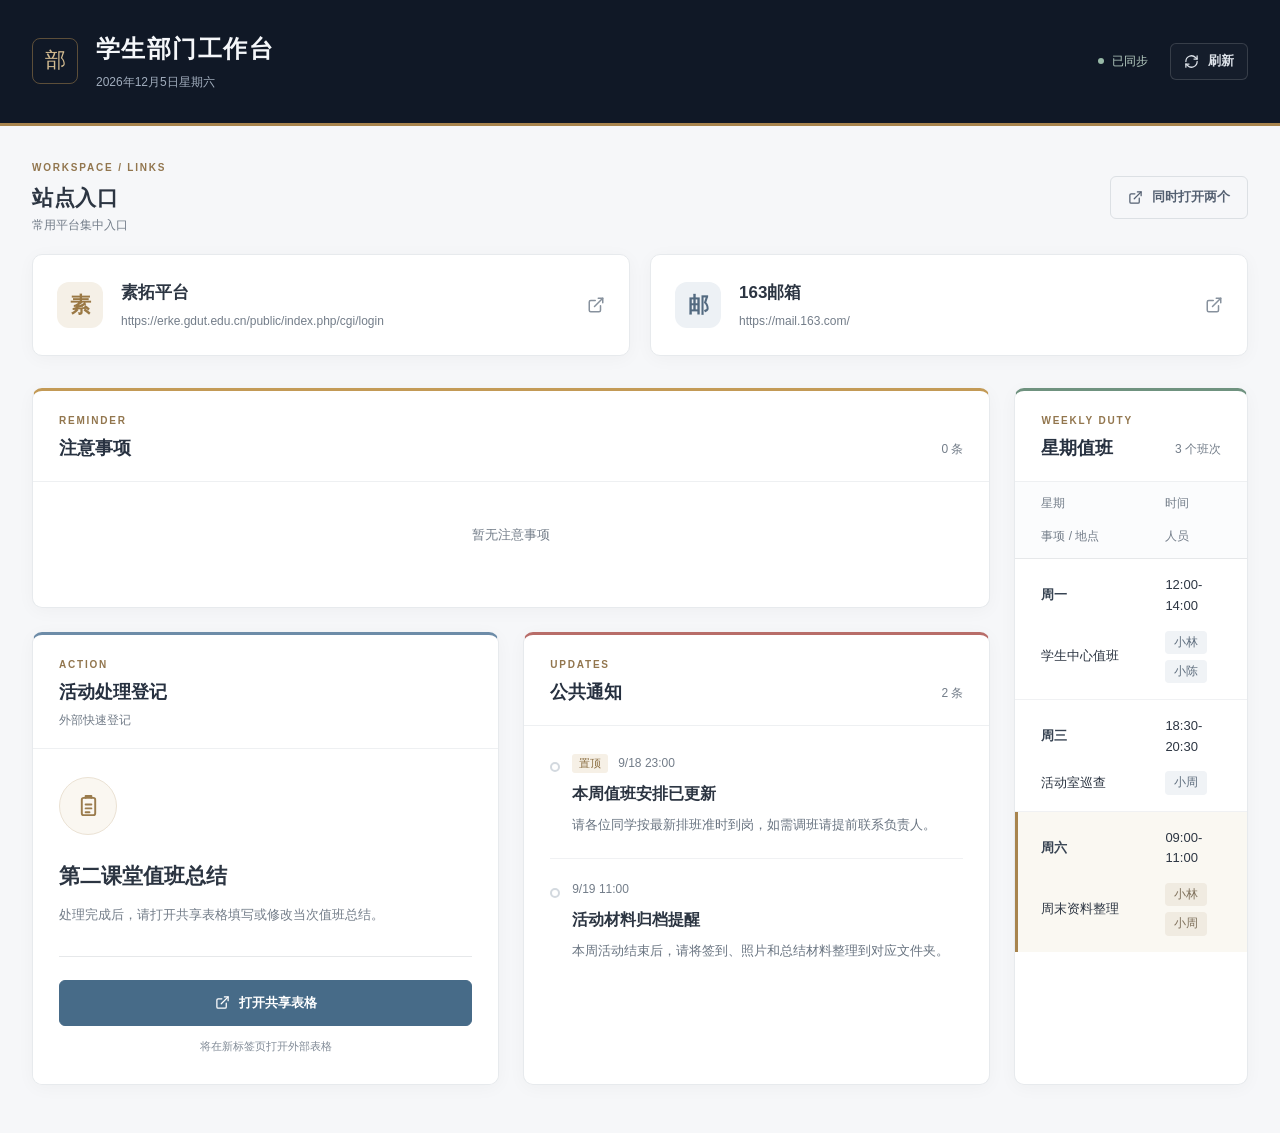
==== commit df589f84: "Remove duplicate public homepage" ====
--- a/index.html
+++ b/index.html
@@ -136,141 +136,3 @@
   <script src="app.js?v=20260920b"></script>
 </body>
 </html>
-<!doctype html>
-<html lang="zh-CN">
-<head>
-  <meta charset="utf-8">
-  <meta name="viewport" content="width=device-width, initial-scale=1">
-  <meta name="color-scheme" content="light">
-  <title>学生部门工作台</title>
-  <link rel="stylesheet" href="styles.css?v=20260920a">
-</head>
-<body>
-  <div class="app">
-    <header class="topbar">
-      <div class="brand">
-        <span class="brand-mark" aria-hidden="true">部</span>
-        <div class="brand-text">
-          <h1>学生部门工作台</h1>
-          <p class="today-line" id="todayLine"></p>
-        </div>
-      </div>
-      <div class="top-actions">
-        <span id="dataBadge" class="sync-badge"><span class="sync-dot"></span><span id="dataStatus">读取中</span></span>
-        <button id="refreshBtn" class="btn btn-ghost" type="button">
-          <span data-icon="refresh"></span><span>刷新</span>
-        </button>
-      </div>
-    </header>
-
-    <main class="main">
-      <aside id="previewNotice" class="preview-notice hidden" role="status"></aside>
-      <noscript><p class="preview-notice">请启用 JavaScript，以读取通知和星期排班。</p></noscript>
-      <section class="site-section" aria-labelledby="siteTitle">
-        <div class="section-head">
-          <div>
-            <span class="section-kicker">WORKSPACE / LINKS</span>
-            <h2 id="siteTitle">站点入口</h2>
-            <p class="section-sub">常用平台集中入口</p>
-          </div>
-          <div class="section-tools">
-            <button id="openBothBtn" class="btn btn-primary" type="button">
-              <span data-icon="external"></span><span>同时打开两个</span>
-            </button>
-          </div>
-        </div>
-
-        <div class="site-grid">
-          <a class="site-entry erke" id="erkeEntry" href="https://erke.gdut.edu.cn/public/index.php/cgi/login" target="_blank" rel="noopener">
-            <span class="site-mark" aria-hidden="true">素</span>
-            <span class="site-copy">
-              <strong id="siteName-erke">素拓平台</strong>
-              <span class="site-url" id="siteUrl-erke">https://erke.gdut.edu.cn/public/index.php/cgi/login</span>
-            </span>
-            <span class="site-open" data-icon="external"></span>
-          </a>
-
-          <a class="site-entry mail" id="mailEntry" href="https://mail.163.com/" target="_blank" rel="noopener">
-            <span class="site-mark" aria-hidden="true">邮</span>
-            <span class="site-copy">
-              <strong id="siteName-mail">163邮箱</strong>
-              <span class="site-url" id="siteUrl-mail">https://mail.163.com/</span>
-            </span>
-            <span class="site-open" data-icon="external"></span>
-          </a>
-        </div>
-      </section>
-
-      <section class="modules">
-        <section class="panel panel-duty" aria-labelledby="dutyTitle">
-          <header class="panel-head">
-            <div>
-              <span class="panel-kicker">WEEKLY DUTY</span>
-              <h2 id="dutyTitle">星期值班</h2>
-              <p class="panel-sub" id="dutySub">0 个班次</p>
-            </div>
-          </header>
-          <div class="panel-body table-body">
-            <div class="duty-table" id="dutyTable" role="table" aria-label="星期值班"></div>
-          </div>
-        </section>
-
-        <section class="panel panel-notices" aria-labelledby="noticeTitle">
-          <header class="panel-head">
-            <div>
-              <span class="panel-kicker">UPDATES</span>
-              <h2 id="noticeTitle">公共通知</h2>
-              <p class="panel-sub" id="noticeSub">0 条</p>
-            </div>
-          </header>
-          <div class="panel-body">
-            <ul class="notice-list" id="noticeList"></ul>
-          </div>
-        </section>
-
-        <section class="panel panel-registration" aria-labelledby="quickRegTitle">
-          <header class="panel-head">
-            <div>
-              <span class="panel-kicker">ACTION</span>
-              <h2 id="quickRegTitle">活动处理登记</h2>
-              <p class="panel-sub">外部快速登记</p>
-            </div>
-          </header>
-          <div class="panel-body quick-reg-body">
-            <div class="quick-reg-mark" aria-hidden="true">
-              <span data-icon="clipboard"></span>
-            </div>
-            <div class="quick-reg-copy">
-              <h3 id="quickRegName">快速登记</h3>
-              <p id="quickRegDescription"></p>
-            </div>
-            <div class="quick-reg-action">
-              <a id="quickRegLink" class="btn btn-primary quick-reg-link" href="#" target="_blank" rel="noopener">
-                <span data-icon="external"></span><span id="quickRegLabel">打开快速登记</span>
-              </a>
-              <span id="quickRegStatus" class="quick-reg-status"></span>
-            </div>
-          </div>
-        </section>
-
-        <section class="panel panel-attention" aria-labelledby="attentionTitle">
-          <header class="panel-head">
-            <div>
-              <span class="panel-kicker">REMINDER</span>
-              <h2 id="attentionTitle">注意事项</h2>
-              <p class="panel-sub" id="attentionSub">0 条</p>
-            </div>
-          </header>
-          <div class="panel-body">
-            <ul class="attention-list" id="attentionList"></ul>
-          </div>
-        </section>
-      </section>
-    </main>
-  </div>
-
-  <div class="toast-region" id="toastRegion" aria-live="polite"></div>
-  <script src="config.js"></script>
-  <script src="app.js"></script>
-</body>
-</html>
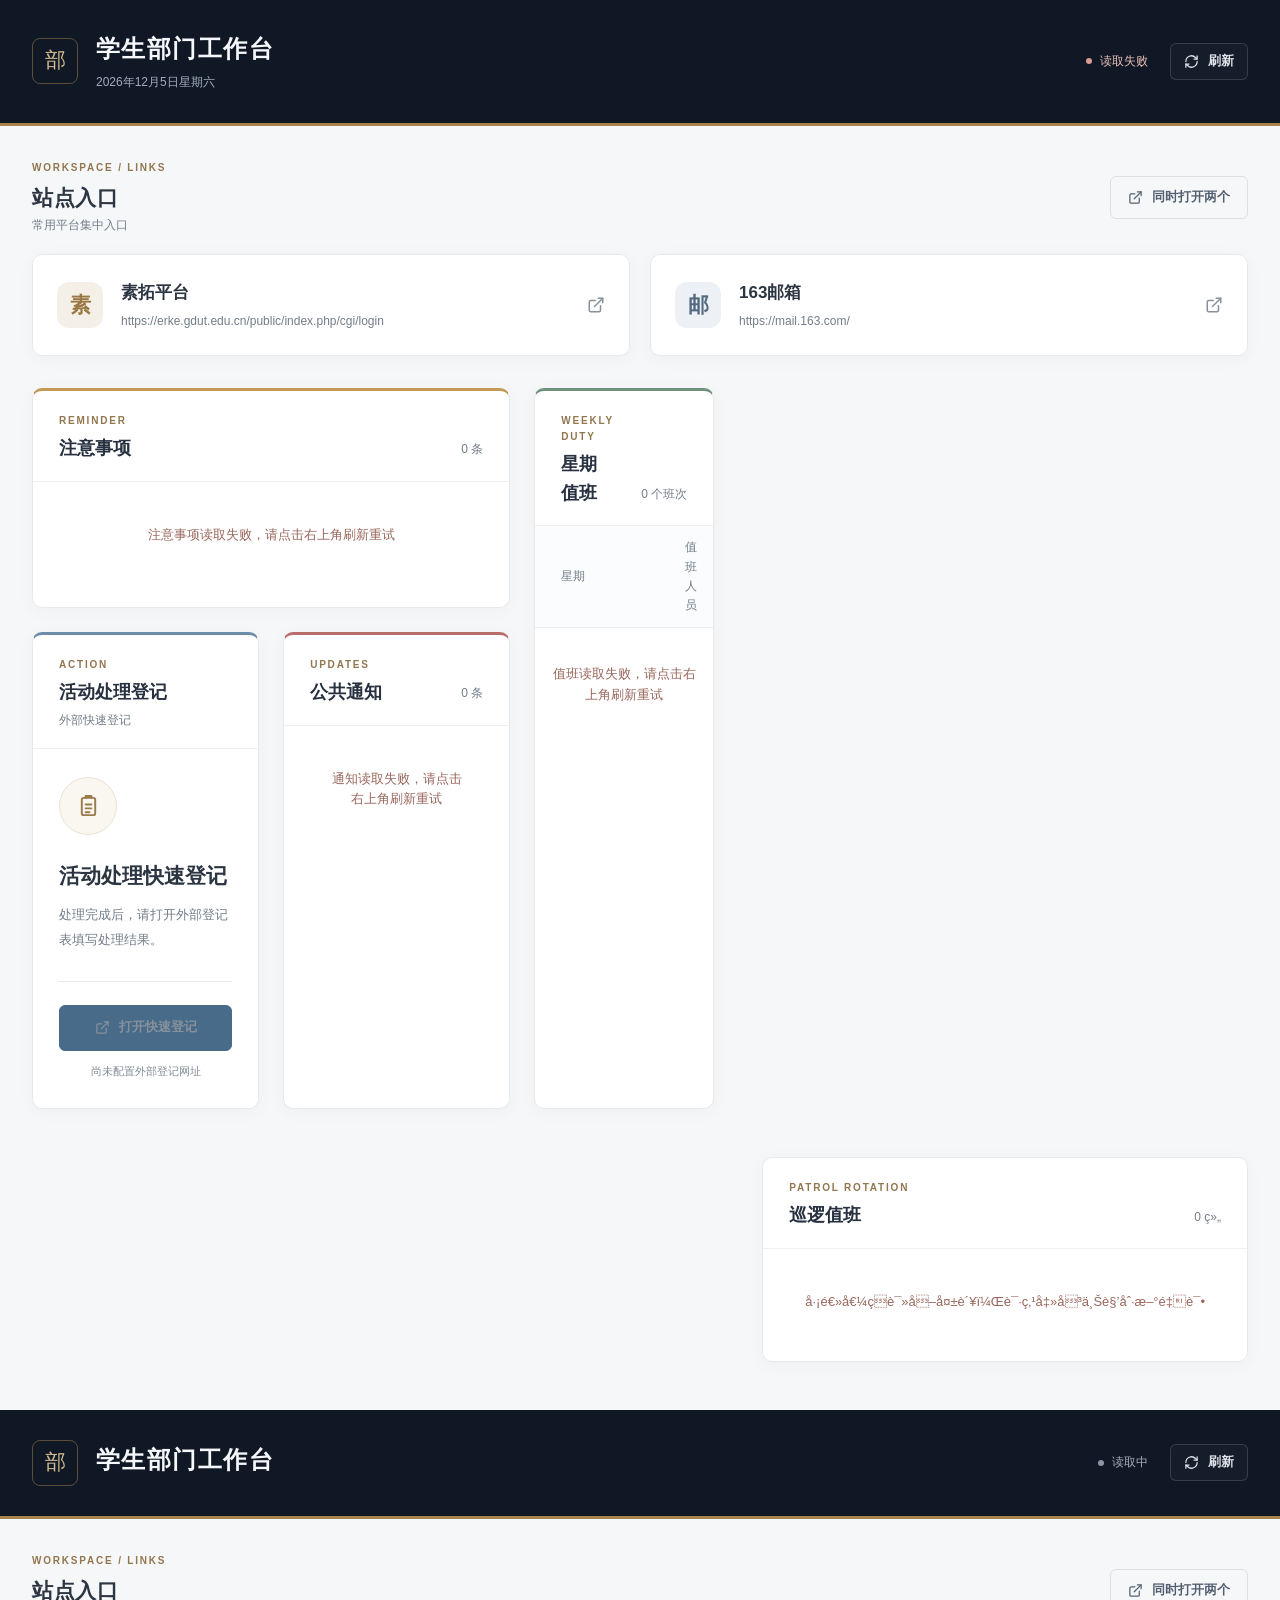
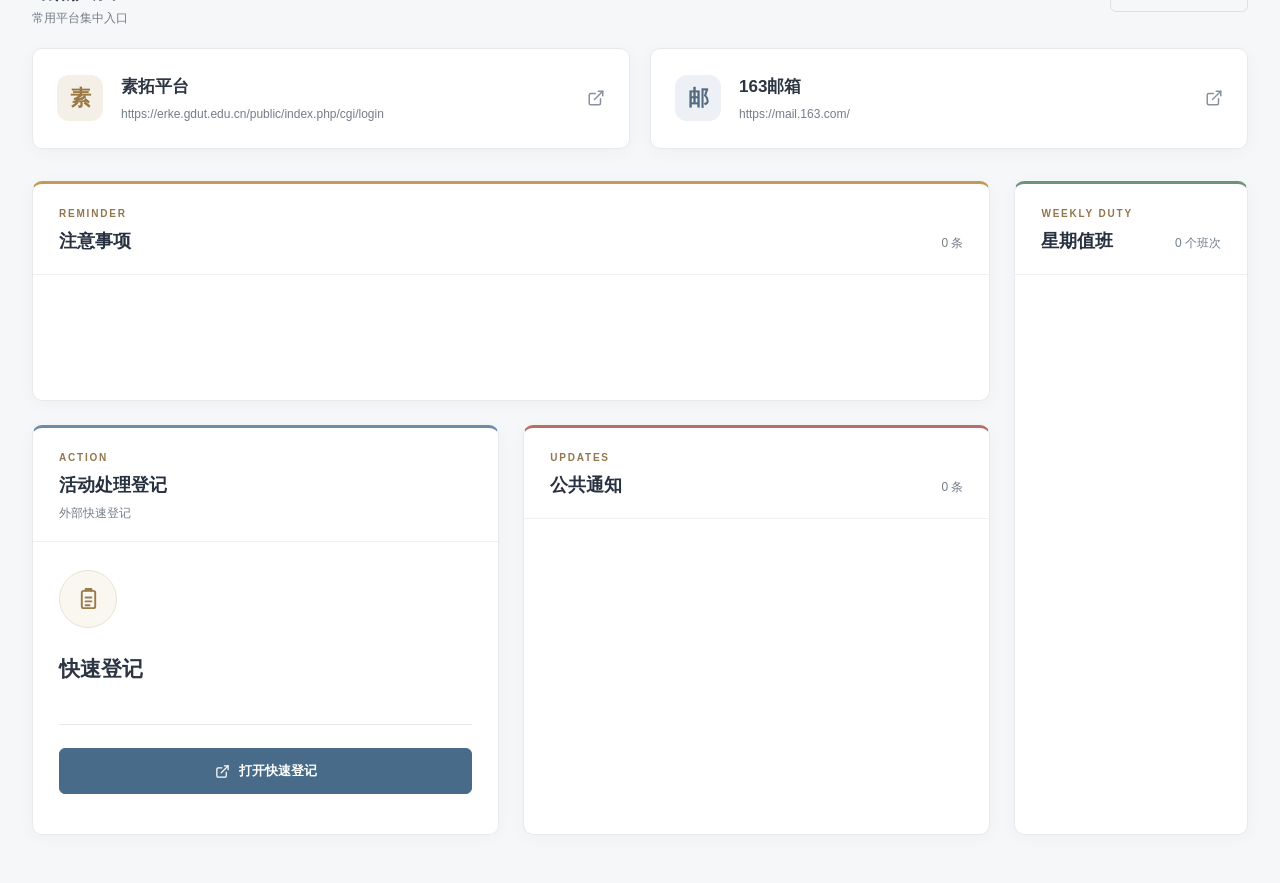
==== commit e595ec86: "Add patrol duty panel" ====
--- a/index.html
+++ b/index.html
@@ -1,4 +1,211 @@
-<!doctype html>
+<html lang="zh-CN"><head>
+  <meta charset="utf-8">
+  <meta name="viewport" content="width=device-width, initial-scale=1">
+  <meta name="color-scheme" content="light">
+  <title>学生部门工作台</title>
+  <link rel="stylesheet" href="styles.css?v=20260920a">
+</head>
+<body>
+  <div class="app">
+    <header class="topbar">
+      <div class="brand">
+        <span class="brand-mark" aria-hidden="true">部</span>
+        <div class="brand-text">
+          <h1>学生部门工作台</h1>
+          <p class="today-line" id="todayLine">2026年9月29日星期二</p>
+        </div>
+      </div>
+      <div class="top-actions">
+        <span id="dataBadge" class="sync-badge online"><span class="sync-dot"></span><span id="dataStatus">已同步</span></span>
+        <button id="refreshBtn" class="btn btn-ghost" type="button">
+          <span data-icon="refresh"><svg viewBox="0 0 24 24" fill="none" stroke="currentColor" stroke-width="2" stroke-linecap="round" stroke-linejoin="round" aria-hidden="true"><path d="M3 12a9 9 0 0 1 15.4-6.4L21 8"></path><path d="M21 3v5h-5"></path><path d="M21 12a9 9 0 0 1-15.4 6.4L3 16"></path><path d="M3 21v-5h5"></path></svg></span><span>刷新</span>
+        </button>
+      </div>
+    </header>
+
+    <main class="main">
+      <aside id="previewNotice" class="preview-notice hidden" role="status"></aside>
+      <noscript><p class="preview-notice">请启用 JavaScript，以读取通知和星期排班。</p></noscript>
+      <section class="site-section" aria-labelledby="siteTitle">
+        <div class="section-head">
+          <div>
+            <span class="section-kicker">WORKSPACE / LINKS</span>
+            <h2 id="siteTitle">站点入口</h2>
+            <p class="section-sub">常用平台集中入口</p>
+          </div>
+          <div class="section-tools">
+            <button id="openBothBtn" class="btn btn-primary" type="button">
+              <span data-icon="external"><svg viewBox="0 0 24 24" fill="none" stroke="currentColor" stroke-width="2" stroke-linecap="round" stroke-linejoin="round" aria-hidden="true"><path d="M15 3h6v6"></path><path d="M10 14 21 3"></path><path d="M18 13v6a2 2 0 0 1-2 2H5a2 2 0 0 1-2-2V8a2 2 0 0 1 2-2h6"></path></svg></span><span>同时打开两个</span>
+            </button>
+          </div>
+        </div>
+
+        <div class="site-grid">
+          <a class="site-entry erke" id="erkeEntry" href="https://erke.gdut.edu.cn/public/index.php/cgi/login" target="_blank" rel="noopener">
+            <span class="site-mark" aria-hidden="true">素</span>
+            <span class="site-copy">
+              <strong id="siteName-erke">素拓平台</strong>
+              <span class="site-url" id="siteUrl-erke">https://erke.gdut.edu.cn/public/index.php/cgi/login</span>
+            </span>
+            <span class="site-open" data-icon="external"><svg viewBox="0 0 24 24" fill="none" stroke="currentColor" stroke-width="2" stroke-linecap="round" stroke-linejoin="round" aria-hidden="true"><path d="M15 3h6v6"></path><path d="M10 14 21 3"></path><path d="M18 13v6a2 2 0 0 1-2 2H5a2 2 0 0 1-2-2V8a2 2 0 0 1 2-2h6"></path></svg></span>
+          </a>
+
+          <a class="site-entry mail" id="mailEntry" href="https://mail.163.com/" target="_blank" rel="noopener">
+            <span class="site-mark" aria-hidden="true">邮</span>
+            <span class="site-copy">
+              <strong id="siteName-mail">163邮箱</strong>
+              <span class="site-url" id="siteUrl-mail">https://mail.163.com/</span>
+            </span>
+            <span class="site-open" data-icon="external"><svg viewBox="0 0 24 24" fill="none" stroke="currentColor" stroke-width="2" stroke-linecap="round" stroke-linejoin="round" aria-hidden="true"><path d="M15 3h6v6"></path><path d="M10 14 21 3"></path><path d="M18 13v6a2 2 0 0 1-2 2H5a2 2 0 0 1-2-2V8a2 2 0 0 1 2-2h6"></path></svg></span>
+          </a>
+        </div>
+      </section>
+
+      <section class="modules">
+        <section class="panel panel-duty" aria-labelledby="dutyTitle">
+          <header class="panel-head">
+            <div>
+              <span class="panel-kicker">WEEKLY DUTY</span>
+              <h2 id="dutyTitle">星期值班</h2>
+              <p class="panel-sub" id="dutySub">3 个班次</p>
+            </div>
+          </header>
+          <div class="panel-body table-body">
+            <div class="duty-table has-four-columns" id="dutyTable" role="table" aria-label="星期值班">
+      <div class="table-head">
+        <span>星期</span>
+        <span>值班人员</span>
+      </div>
+    
+          <div class="duty-row">
+            <span class="cell-strong">周一</span>
+            <div class="people-chips" data-label="值班人员"><span class="chip">小林</span><span class="chip">小陈</span></div>
+          </div>
+        
+          <div class="duty-row">
+            <span class="cell-strong">周三</span>
+            <div class="people-chips" data-label="值班人员"><span class="chip">小周</span></div>
+          </div>
+        
+          <div class="duty-row">
+            <span class="cell-strong">周六</span>
+            <div class="people-chips" data-label="值班人员"><span class="chip">小林</span><span class="chip">小周</span></div>
+          </div>
+        </div>
+          </div>
+        </section>
+
+        <section class="panel panel-notices" aria-labelledby="noticeTitle">
+          <header class="panel-head">
+            <div>
+              <span class="panel-kicker">UPDATES</span>
+              <h2 id="noticeTitle">公共通知</h2>
+              <p class="panel-sub" id="noticeSub">2 条</p>
+            </div>
+          </header>
+          <div class="panel-body">
+            <ul class="notice-list" id="noticeList">
+          <li class="notice-item is-pinned">
+            <div class="notice-content">
+              <div class="notice-meta"><span class="pin-flag">置顶</span><span>9/19 07:00</span></div>
+              <div class="notice-title-line">
+                <h3>本周值班安排已更新</h3>
+              </div>
+              <p class="notice-body">请各位同学按最新排班准时到岗，如需调班请提前联系负责人。</p>
+            </div>
+          </li>
+        
+          <li class="notice-item">
+            <div class="notice-content">
+              <div class="notice-meta"><span>9/19 19:00</span></div>
+              <div class="notice-title-line">
+                <h3>活动材料归档提醒</h3>
+              </div>
+              <p class="notice-body">本周活动结束后，请将签到、照片和总结材料整理到对应文件夹。</p>
+            </div>
+          </li>
+        </ul>
+          </div>
+        </section>
+
+        <section class="panel panel-registration" aria-labelledby="quickRegTitle">
+          <header class="panel-head">
+            <div>
+              <span class="panel-kicker">ACTION</span>
+              <h2 id="quickRegTitle">活动处理登记</h2>
+              <p class="panel-sub">外部快速登记</p>
+            </div>
+          </header>
+          <div class="panel-body quick-reg-body">
+            <div class="quick-reg-mark" aria-hidden="true">
+              <span data-icon="clipboard"><svg viewBox="0 0 24 24" fill="none" stroke="currentColor" stroke-width="2" stroke-linecap="round" stroke-linejoin="round" aria-hidden="true"><rect x="5" y="4" width="14" height="18" rx="2"></rect><path d="M9 4V2h6v2"></path><path d="M9 11h6"></path><path d="M9 15h6"></path><path d="M9 19h4"></path></svg></span>
+            </div>
+            <div class="quick-reg-copy">
+              <h3 id="quickRegName">第二课堂值班总结</h3>
+              <p id="quickRegDescription">处理完成后，请打开共享表格填写或修改当次值班总结。</p>
+            </div>
+            <div class="quick-reg-action">
+              <a id="quickRegLink" class="btn btn-primary quick-reg-link" href="https://365.kdocs.cn/l/cbUAXMQrRYFp" target="_blank" rel="noopener">
+                <span data-icon="external"><svg viewBox="0 0 24 24" fill="none" stroke="currentColor" stroke-width="2" stroke-linecap="round" stroke-linejoin="round" aria-hidden="true"><path d="M15 3h6v6"></path><path d="M10 14 21 3"></path><path d="M18 13v6a2 2 0 0 1-2 2H5a2 2 0 0 1-2-2V8a2 2 0 0 1 2-2h6"></path></svg></span><span id="quickRegLabel">打开共享表格</span>
+              </a>
+              <span id="quickRegStatus" class="quick-reg-status">将在新标签页打开外部表格</span>
+            </div>
+          </div>
+        </section>
+
+        <section class="panel panel-attention" aria-labelledby="attentionTitle">
+          <header class="panel-head">
+            <div>
+              <span class="panel-kicker">REMINDER</span>
+              <h2 id="attentionTitle">注意事项</h2>
+              <p class="panel-sub" id="attentionSub">2 条</p>
+            </div>
+          </header>
+          <div class="panel-body">
+            <ul class="attention-list" id="attentionList">
+      <li class="attention-item">
+        <div class="attention-mark" aria-hidden="true">!</div>
+        <div class="attention-content">
+          <div class="attention-meta">9/19 20:00</div>
+          <h3>值班前请提前到岗</h3>
+          <p>请提前十分钟到达值班地点，交接时确认设备和门窗状态。</p>
+        </div>
+      </li>
+    
+      <li class="attention-item">
+        <div class="attention-mark" aria-hidden="true">!</div>
+        <div class="attention-content">
+          <div class="attention-meta">9/19 18:00</div>
+          <h3>离岗前完成检查</h3>
+          <p>值班结束后请关闭设备电源，并将现场物品归位。</p>
+        </div>
+      </li>
+    </ul>
+          </div>
+        </section>
+
+        <section class="panel panel-patrol" aria-labelledby="patrolTitle">
+          <header class="panel-head">
+            <div>
+              <span class="panel-kicker">PATROL ROTATION</span>
+              <h2 id="patrolTitle">巡逻值班</h2>
+              <p class="panel-sub" id="patrolSub">3 组</p>
+            </div>
+          </header>
+          <div class="panel-body">
+            <div class="patrol-list" id="patrolList"><div class="patrol-row"><span class="patrol-week">第1周</span><span class="patrol-group">第一组</span><div class="people-chips"><span class="chip">小林</span><span class="chip">小陈</span></div></div><div class="patrol-row"><span class="patrol-week">第2周</span><span class="patrol-group">第二组</span><div class="people-chips"><span class="chip">小周</span></div></div><div class="patrol-row"><span class="patrol-week">第3周</span><span class="patrol-group">第三组</span><div class="people-chips"><span class="chip">小王</span></div></div></div>
+          </div>
+        </section>
+      </section>
+    </main>
+  </div>
+
+  <div class="toast-region" id="toastRegion" aria-live="polite"></div>
+  <script src="config.js?v=20260920b"></script>
+  <script src="app.js?v=20260920b"></script>
+
+
+</body></html><!doctype html>
 <html lang="zh-CN">
 <head>
   <meta charset="utf-8">
--- a/styles.css
+++ b/styles.css
@@ -1,3 +1,184 @@
+:root {
+  --ink: #101826;
+  --text: #2c3542;
+  --muted: #737d89;
+  --gold: #a8844d;
+  --line: #e6e8ea;
+  --canvas: #f6f7f9;
+  --paper: #fff;
+  --radius: 10px;
+  --shadow: 0 3px 18px rgba(16, 24, 38, .035);
+}
+* { box-sizing: border-box; }
+body { margin: 0; background: var(--canvas); color: var(--text); font: 14px/1.6 "Segoe UI", "Microsoft YaHei UI", "PingFang SC", sans-serif; -webkit-font-smoothing: antialiased; }
+h1,h2,h3,p { margin: 0; }
+button,a { -webkit-tap-highlight-color: transparent; }
+button { font: inherit; cursor: pointer; }
+a { color: inherit; }
+button:focus-visible,a:focus-visible { outline: 3px solid #b49b7399; outline-offset: 4px; }
+button:disabled { opacity: .6; cursor: wait; }
+.hidden { display: none !important; }
+ul { list-style: none; padding: 0; margin: 0; }
+.topbar { background: var(--ink); color: #fff; padding: 30px max(32px, calc((100% - 1264px)/2)); display: flex; align-items: center; justify-content: space-between; gap: 24px; border-bottom: 3px solid var(--gold); }
+.brand { display: flex; align-items: center; gap: 18px; min-width: 0; }
+.brand-mark { display: grid; place-items: center; width: 46px; height: 46px; flex: 0 0 auto; border: 1px solid #a8844d80; border-radius: 8px; color: #d4bc91; font-size: 21px; font-family: "Songti SC", "SimSun", serif; }
+.brand-text h1 { font-size: 24px; font-weight: 600; letter-spacing: .06em; color: #f5f7fa; }
+.today-line { color: #a1adbd; font-size: 12px; margin-top: 5px; }
+.top-actions { display: flex; align-items: center; gap: 22px; flex-shrink: 0; }
+.sync-badge { display: inline-flex; align-items: center; gap: 8px; color: #a4adba; font-size: 12px; white-space: nowrap; }
+.sync-dot { width: 6px; height: 6px; border-radius: 50%; background: #8b95a4; }
+.sync-badge.online { color: #b8cec3; }
+.online .sync-dot { background: #98b9a7; }
+.sync-badge.failed { color: #ecc0b7; }
+.failed .sync-dot { background: #d69e92; }
+.btn { display: inline-flex; align-items: center; justify-content: center; gap: 9px; padding: 10px 17px; min-height: 42px; border: 1px solid var(--line); border-radius: 6px; background: #fff; color: var(--text); font-size: 13px; font-weight: 600; text-decoration: none; transition: background .15s, border-color .15s; }
+.btn svg { display: block; width: 15px; height: 15px; }
+.btn:hover { background: #f3f5f7; border-color: #cad1d8; }
+.btn-primary { background: var(--ink); color: #fff; border-color: var(--ink); }
+.btn-primary:hover { background: #29364a; border-color: #29364a; }
+.topbar .btn { background: #ffffff06; border-color: #ffffff25; color: #dce1e8; min-height: 36px; padding: 7px 13px; }
+.topbar .btn:hover { background: #ffffff12; }
+.main { width: min(1328px, 100%); padding: 34px 32px 48px; margin: 0 auto; }
+.section-kicker,.panel-kicker { display: block; color: #92764e; font-size: 10px; font-weight: 600; letter-spacing: .18em; margin-bottom: 5px; }
+.section-head { display: flex; justify-content: space-between; align-items: center; gap: 20px; margin-bottom: 19px; }
+.section-head h2 { font-size: 21px; font-weight: 600; letter-spacing: .025em; }
+.section-sub { font-size: 12px; color: var(--muted); margin-top: 2px; }
+.section-tools .btn { background: transparent; border-color: #dce0e4; color: #546071; }
+.section-tools .btn:hover { background: #fff; }
+.site-section { margin-bottom: 32px; }
+.site-grid { display: grid; grid-template-columns: repeat(2,minmax(0,1fr)); gap: 20px; }
+.site-entry { display: flex; align-items: center; gap: 18px; min-width: 0; padding: 24px; background: var(--paper); border: 1px solid #e7eaed; border-radius: var(--radius); box-shadow: var(--shadow); text-decoration: none; transition: border-color .15s, background .15s; }
+.site-entry:hover { border-color: #baac94; background: #fffefb; }
+.site-mark { display: grid; place-items: center; flex: 0 0 auto; width: 46px; height: 46px; border-radius: 12px; background: #f5f0e7; color: #9a7844; font: 600 21px "Songti SC", "SimSun", serif; }
+.mail .site-mark { color: #536a80; background: #edf1f5; }
+.site-copy { display: flex; flex-direction: column; gap: 5px; flex: 1; min-width: 0; }
+.site-copy strong { font-size: 17px; font-weight: 600; }
+.site-url { color: var(--muted); font-size: 12px; overflow-wrap: anywhere; }
+.site-open { color: #87919d; flex: 0 0 auto; }
+.site-open svg { display: block; width: 18px; height: 18px; }
+.modules { display: grid; grid-template-columns: minmax(0, 1fr) minmax(0, 1fr) minmax(180px, .5fr); grid-template-rows: minmax(220px, auto) minmax(230px, auto) minmax(220px, auto); grid-template-areas: "attention attention duty" "registration notices duty" "patrol patrol duty"; align-items: stretch; gap: 24px; }
+.panel { min-width: 0; height: 100%; display: flex; flex-direction: column; background: var(--paper); border: 1px solid #e7eaed; border-radius: var(--radius); box-shadow: var(--shadow); overflow: hidden; }
+.panel-duty { grid-area: duty; border-top: 3px solid #6f927f; }
+.panel-notices { grid-area: notices; border-top: 3px solid #b86d69; min-height: 0; }
+.panel-notices .panel-body { min-height: 0; overflow-y: auto; overscroll-behavior: contain; }
+.panel-notices .notice-list { min-height: 0; }
+.panel-registration { grid-area: registration; border-top: 3px solid #6d8ca8; }
+.panel-registration .btn-primary { background: #476b88; border-color: #476b88; }
+.panel-registration .btn-primary:hover { background: #395a74; border-color: #395a74; }
+.panel-attention { grid-area: attention; border-top: 3px solid #c39a56; }
+.panel-patrol { grid-area: patrol; border-top: 3px solid #7b8fa6; }
+.patrol-list { display: flex; flex-direction: column; }
+.patrol-row { display: grid; grid-template-columns: 80px 110px minmax(0,1fr); gap: 12px; align-items: center; padding: 14px 0; border-bottom: 1px solid #f0f1f3; }
+.patrol-row:last-child { border-bottom: none; }
+.patrol-week { color: #526b84; font-weight: 600; }
+.patrol-group { color: #3c4857; font-weight: 600; overflow-wrap: anywhere; }
+.panel-head { padding: 22px 26px 18px; border-bottom: 1px solid #eef0f2; }
+.panel-head > div { position: relative; padding-right: 85px; }
+.panel-head h2 { font-size: 18px; font-weight: 600; color: #273140; }
+.panel-sub { position: absolute; right: 0; bottom: 3px; color: var(--muted); font-size: 12px; font-variant-numeric: tabular-nums; }
+.panel-registration .panel-head > div { padding-right: 0; }
+.panel-registration .panel-sub { position: static; margin-top: 4px; }
+.panel-body { flex: 1; padding: 7px 26px 12px; }
+.notice-item { position: relative; padding: 21px 0 21px 22px; }
+.notice-item + .notice-item { border-top: 1px solid #f0f1f3; }
+.notice-item::before { content: ""; position: absolute; left: 0; top: 29px; width: 6px; height: 6px; border: 2px solid #d3d9df; border-radius: 50%; background: #fff; }
+.notice-item.is-pinned::before { border-color: #aa8b5f; background: #aa8b5f; }
+.notice-meta { display: flex; gap: 10px; align-items: center; color: var(--muted); font-size: 12px; font-variant-numeric: tabular-nums; }
+.pin-flag { border-radius: 3px; color: #886b3e; background: #f6f0e6; padding: 1px 7px; font-size: 11px; }
+.notice-title-line { margin: 8px 0 6px; }
+.notice-title-line h3 { font-size: 16px; font-weight: 600; overflow-wrap: anywhere; }
+.notice-body { color: #697481; line-height: 1.85; font-size: 13px; white-space: pre-wrap; overflow-wrap: anywhere; }
+.attention-list { display: flex; flex-direction: column; }
+.attention-item { display: flex; align-items: flex-start; gap: 13px; padding: 18px 0; }
+.attention-item + .attention-item { border-top: 1px solid #f0f1f3; }
+.attention-mark { display: grid; place-items: center; width: 24px; height: 24px; flex: 0 0 auto; border-radius: 50%; background: #f7f0e3; color: #9b7841; font-size: 13px; font-weight: 700; }
+.attention-content { min-width: 0; }
+.attention-meta { color: #9a8a70; font-size: 11px; }
+.attention-content h3 { margin-top: 3px; color: #3c3b36; font-size: 14px; font-weight: 600; overflow-wrap: anywhere; }
+.attention-content p { margin-top: 4px; color: #737b83; font-size: 13px; line-height: 1.75; white-space: pre-wrap; overflow-wrap: anywhere; }
+.quick-reg-body { display: flex; flex-direction: column; justify-content: space-between; padding: 28px 26px; background: #fff; }
+.quick-reg-mark { display: grid; place-items: center; width: 58px; height: 58px; color: #9a7b4c; border: 1px solid #ebe2d4; border-radius: 50%; margin-bottom: 25px; background: #faf7f1; }
+.quick-reg-mark svg { width: 23px; height: 23px; display: block; }
+.quick-reg-copy h3 { font-size: 21px; line-height: 1.5; font-weight: 600; margin-bottom: 12px; overflow-wrap: anywhere; }
+.quick-reg-copy p { color: #737d89; font-size: 13px; line-height: 1.9; overflow-wrap: anywhere; }
+.quick-reg-action { border-top: 1px solid var(--line); margin-top: 28px; padding-top: 23px; }
+.quick-reg-link { width: 100%; min-height: 46px; }
+.quick-reg-status { display: block; font-size: 11px; color: #818b97; text-align: center; margin-top: 12px; }
+.is-disabled { color: #87919c; background: #eceff2; border-color: #e3e7eb; cursor: not-allowed; }
+.is-disabled:hover { color: #87919c; background: #eceff2; border-color: #e3e7eb; }
+.table-body { padding: 0; }
+.table-head,.duty-row { display: grid; grid-template-columns: 110px minmax(0,1fr); gap: 14px; align-items: center; padding: 16px 26px; }
+.table-head { padding-top: 12px; padding-bottom: 12px; background: #fbfcfd; color: var(--muted); font-size: 12px; border-bottom: 1px solid var(--line); }
+.duty-row { border-bottom: 1px solid #f0f1f3; font-size: 13px; min-height: 67px; }
+.duty-row:last-child { border-bottom: none; }
+.duty-row.current { background: #faf8f2; box-shadow: inset 3px 0 var(--gold); }
+.duty-row > * { min-width: 0; overflow-wrap: anywhere; }
+.cell-strong { font-weight: 600; color: #374352; }
+.today-tag { display: block; width: fit-content; color: #8d6e3c; font-size: 10px; font-weight: 400; }
+.duty-time { font-variant-numeric: tabular-nums; font-size: 12px; color: #647180; }
+.people-chips { display: flex; flex-wrap: wrap; gap: 6px; }
+.chip { display: inline-block; background: #f0f3f6; color: #5f6e7e; padding: 2px 9px; border-radius: 4px; font-size: 12px; max-width: 100%; overflow-wrap: anywhere; }
+.current .chip { background: #f0ebe1; color: #7e705b; }
+.cell-sub { color: var(--muted); }
+.empty-state { padding: 36px 16px; text-align: center; color: var(--muted); font-size: 13px; }
+.error-state { color: #99665c; }
+.preview-notice { display: flex; align-items: center; gap: 15px; margin-bottom: 24px; padding: 15px 18px; background: #f7f0e3; color: #7d694a; border-radius: 6px; font-size: 12px; }
+.preview-notice strong { flex-shrink: 0; }
+.preview-notice a { font-weight: 600; }
+.toast-region { position: fixed; bottom: 24px; right: 24px; z-index: 50; max-width: min(390px,calc(100% - 48px)); }
+.toast { background: #243146; color: #fff; border-radius: 6px; padding: 12px 18px; margin-top: 8px; box-shadow: 0 8px 24px #10182620; font-size: 13px; }
+@media (max-width: 1100px) {
+  .modules { grid-template-columns: minmax(0, 1fr) minmax(0, 1fr) minmax(190px, .65fr); grid-template-rows: minmax(220px, auto) minmax(230px, auto) minmax(220px, auto); gap: 20px; }
+  .panel-head,.panel-body { padding-right: 20px; padding-left: 20px; }
+  .table-body { padding: 0; }
+  .table-head,.duty-row { grid-template-columns: 90px minmax(0,1fr); gap: 10px; padding-right: 20px; padding-left: 20px; }
+}
+@media (max-width: 850px) {
+  .modules { grid-template-columns: minmax(0,1fr); grid-template-rows: none; grid-template-areas: "attention" "registration" "notices" "duty" "patrol"; }
+  .site-entry { padding: 20px; gap: 13px; }
+  .quick-reg-body { display: grid; grid-template-columns: 58px minmax(0,1fr); gap: 20px; align-items: start; }
+  .quick-reg-mark { margin: 0; }
+  .quick-reg-action { grid-column: 1/-1; margin-top: 0; }
+  .quick-reg-link { width: auto; min-width: 220px; }
+  .quick-reg-status { text-align: left; }
+}
+@media (max-width: 600px) {
+  .topbar { padding: 22px 20px 17px; display: block; }
+  .brand { gap: 13px; }
+  .brand-mark { width: 40px; height: 40px; }
+  .brand-text h1 { font-size: 21px; letter-spacing: .025em; }
+  .top-actions { justify-content: space-between; margin-top: 18px; border-top: 1px solid #ffffff14; padding-top: 12px; }
+  .topbar .btn { min-height: 32px; padding: 5px 12px; }
+  .main { padding: 25px 18px 36px; }
+  .section-head { gap: 12px; margin-bottom: 16px; }
+  .section-head h2 { font-size: 19px; }
+  .section-tools .btn { font-size: 11px; padding: 8px 10px; min-height: 36px; gap: 6px; }
+  .site-grid { grid-template-columns: minmax(0,1fr); gap: 12px; }
+  .site-section { margin-bottom: 24px; }
+  .site-entry { padding: 19px; }
+  .site-url { font-size: 11px; }
+  .site-mark { width: 42px; height: 42px; }
+  .modules { gap: 20px; }
+  .panel-notices .panel-body { overflow-y: visible; }
+  .patrol-row { grid-template-columns: 62px 92px minmax(0,1fr); gap: 8px; }
+  .panel-head { padding: 20px; }
+  .panel-body { padding: 0 20px 6px; }
+  .quick-reg-body { padding: 24px 20px; grid-template-columns: 44px minmax(0,1fr); gap: 16px; }
+  .quick-reg-mark { width: 44px; height: 44px; }
+  .quick-reg-copy h3 { font-size: 18px; }
+  .quick-reg-action { padding-top: 20px; margin-top: 8px; }
+  .quick-reg-link { width: 100%; }
+  .quick-reg-status { text-align: center; }
+  .table-body { padding: 0; }
+  .table-head { display: none; }
+  .duty-row { grid-template-columns: 57px minmax(0,1fr); gap: 7px 12px; padding: 19px 20px; }
+  .duty-row .cell-strong { grid-row: 1/2; align-self: start; }
+  .duty-row > :not(.cell-strong) { grid-column: 2; }
+  .duty-row [data-label]::before { content: attr(data-label) " Â· "; color: #9299a3; font-size: 12px; }
+  .people-chips { align-items: center; }
+  .preview-notice { align-items: flex-start; flex-direction: column; gap: 5px; }
+}
+@media (prefers-reduced-motion: reduce) { * { transition: none !important; } }
 :root {
   --ink: #101826;
   --text: #2c3542;
--- a/styles.css
+++ b/styles.css
@@ -1,3 +1,184 @@
+:root {
+  --ink: #101826;
+  --text: #2c3542;
+  --muted: #737d89;
+  --gold: #a8844d;
+  --line: #e6e8ea;
+  --canvas: #f6f7f9;
+  --paper: #fff;
+  --radius: 10px;
+  --shadow: 0 3px 18px rgba(16, 24, 38, .035);
+}
+* { box-sizing: border-box; }
+body { margin: 0; background: var(--canvas); color: var(--text); font: 14px/1.6 "Segoe UI", "Microsoft YaHei UI", "PingFang SC", sans-serif; -webkit-font-smoothing: antialiased; }
+h1,h2,h3,p { margin: 0; }
+button,a { -webkit-tap-highlight-color: transparent; }
+button { font: inherit; cursor: pointer; }
+a { color: inherit; }
+button:focus-visible,a:focus-visible { outline: 3px solid #b49b7399; outline-offset: 4px; }
+button:disabled { opacity: .6; cursor: wait; }
+.hidden { display: none !important; }
+ul { list-style: none; padding: 0; margin: 0; }
+.topbar { background: var(--ink); color: #fff; padding: 30px max(32px, calc((100% - 1264px)/2)); display: flex; align-items: center; justify-content: space-between; gap: 24px; border-bottom: 3px solid var(--gold); }
+.brand { display: flex; align-items: center; gap: 18px; min-width: 0; }
+.brand-mark { display: grid; place-items: center; width: 46px; height: 46px; flex: 0 0 auto; border: 1px solid #a8844d80; border-radius: 8px; color: #d4bc91; font-size: 21px; font-family: "Songti SC", "SimSun", serif; }
+.brand-text h1 { font-size: 24px; font-weight: 600; letter-spacing: .06em; color: #f5f7fa; }
+.today-line { color: #a1adbd; font-size: 12px; margin-top: 5px; }
+.top-actions { display: flex; align-items: center; gap: 22px; flex-shrink: 0; }
+.sync-badge { display: inline-flex; align-items: center; gap: 8px; color: #a4adba; font-size: 12px; white-space: nowrap; }
+.sync-dot { width: 6px; height: 6px; border-radius: 50%; background: #8b95a4; }
+.sync-badge.online { color: #b8cec3; }
+.online .sync-dot { background: #98b9a7; }
+.sync-badge.failed { color: #ecc0b7; }
+.failed .sync-dot { background: #d69e92; }
+.btn { display: inline-flex; align-items: center; justify-content: center; gap: 9px; padding: 10px 17px; min-height: 42px; border: 1px solid var(--line); border-radius: 6px; background: #fff; color: var(--text); font-size: 13px; font-weight: 600; text-decoration: none; transition: background .15s, border-color .15s; }
+.btn svg { display: block; width: 15px; height: 15px; }
+.btn:hover { background: #f3f5f7; border-color: #cad1d8; }
+.btn-primary { background: var(--ink); color: #fff; border-color: var(--ink); }
+.btn-primary:hover { background: #29364a; border-color: #29364a; }
+.topbar .btn { background: #ffffff06; border-color: #ffffff25; color: #dce1e8; min-height: 36px; padding: 7px 13px; }
+.topbar .btn:hover { background: #ffffff12; }
+.main { width: min(1328px, 100%); padding: 34px 32px 48px; margin: 0 auto; }
+.section-kicker,.panel-kicker { display: block; color: #92764e; font-size: 10px; font-weight: 600; letter-spacing: .18em; margin-bottom: 5px; }
+.section-head { display: flex; justify-content: space-between; align-items: center; gap: 20px; margin-bottom: 19px; }
+.section-head h2 { font-size: 21px; font-weight: 600; letter-spacing: .025em; }
+.section-sub { font-size: 12px; color: var(--muted); margin-top: 2px; }
+.section-tools .btn { background: transparent; border-color: #dce0e4; color: #546071; }
+.section-tools .btn:hover { background: #fff; }
+.site-section { margin-bottom: 32px; }
+.site-grid { display: grid; grid-template-columns: repeat(2,minmax(0,1fr)); gap: 20px; }
+.site-entry { display: flex; align-items: center; gap: 18px; min-width: 0; padding: 24px; background: var(--paper); border: 1px solid #e7eaed; border-radius: var(--radius); box-shadow: var(--shadow); text-decoration: none; transition: border-color .15s, background .15s; }
+.site-entry:hover { border-color: #baac94; background: #fffefb; }
+.site-mark { display: grid; place-items: center; flex: 0 0 auto; width: 46px; height: 46px; border-radius: 12px; background: #f5f0e7; color: #9a7844; font: 600 21px "Songti SC", "SimSun", serif; }
+.mail .site-mark { color: #536a80; background: #edf1f5; }
+.site-copy { display: flex; flex-direction: column; gap: 5px; flex: 1; min-width: 0; }
+.site-copy strong { font-size: 17px; font-weight: 600; }
+.site-url { color: var(--muted); font-size: 12px; overflow-wrap: anywhere; }
+.site-open { color: #87919d; flex: 0 0 auto; }
+.site-open svg { display: block; width: 18px; height: 18px; }
+.modules { display: grid; grid-template-columns: minmax(0, 1fr) minmax(0, 1fr) minmax(180px, .5fr); grid-template-rows: minmax(220px, auto) minmax(230px, auto) minmax(220px, auto); grid-template-areas: "attention attention duty" "registration notices duty" "patrol patrol duty"; align-items: stretch; gap: 24px; }
+.panel { min-width: 0; height: 100%; display: flex; flex-direction: column; background: var(--paper); border: 1px solid #e7eaed; border-radius: var(--radius); box-shadow: var(--shadow); overflow: hidden; }
+.panel-duty { grid-area: duty; border-top: 3px solid #6f927f; }
+.panel-notices { grid-area: notices; border-top: 3px solid #b86d69; min-height: 0; }
+.panel-notices .panel-body { min-height: 0; overflow-y: auto; overscroll-behavior: contain; }
+.panel-notices .notice-list { min-height: 0; }
+.panel-registration { grid-area: registration; border-top: 3px solid #6d8ca8; }
+.panel-registration .btn-primary { background: #476b88; border-color: #476b88; }
+.panel-registration .btn-primary:hover { background: #395a74; border-color: #395a74; }
+.panel-attention { grid-area: attention; border-top: 3px solid #c39a56; }
+.panel-patrol { grid-area: patrol; border-top: 3px solid #7b8fa6; }
+.patrol-list { display: flex; flex-direction: column; }
+.patrol-row { display: grid; grid-template-columns: 80px 110px minmax(0,1fr); gap: 12px; align-items: center; padding: 14px 0; border-bottom: 1px solid #f0f1f3; }
+.patrol-row:last-child { border-bottom: none; }
+.patrol-week { color: #526b84; font-weight: 600; }
+.patrol-group { color: #3c4857; font-weight: 600; overflow-wrap: anywhere; }
+.panel-head { padding: 22px 26px 18px; border-bottom: 1px solid #eef0f2; }
+.panel-head > div { position: relative; padding-right: 85px; }
+.panel-head h2 { font-size: 18px; font-weight: 600; color: #273140; }
+.panel-sub { position: absolute; right: 0; bottom: 3px; color: var(--muted); font-size: 12px; font-variant-numeric: tabular-nums; }
+.panel-registration .panel-head > div { padding-right: 0; }
+.panel-registration .panel-sub { position: static; margin-top: 4px; }
+.panel-body { flex: 1; padding: 7px 26px 12px; }
+.notice-item { position: relative; padding: 21px 0 21px 22px; }
+.notice-item + .notice-item { border-top: 1px solid #f0f1f3; }
+.notice-item::before { content: ""; position: absolute; left: 0; top: 29px; width: 6px; height: 6px; border: 2px solid #d3d9df; border-radius: 50%; background: #fff; }
+.notice-item.is-pinned::before { border-color: #aa8b5f; background: #aa8b5f; }
+.notice-meta { display: flex; gap: 10px; align-items: center; color: var(--muted); font-size: 12px; font-variant-numeric: tabular-nums; }
+.pin-flag { border-radius: 3px; color: #886b3e; background: #f6f0e6; padding: 1px 7px; font-size: 11px; }
+.notice-title-line { margin: 8px 0 6px; }
+.notice-title-line h3 { font-size: 16px; font-weight: 600; overflow-wrap: anywhere; }
+.notice-body { color: #697481; line-height: 1.85; font-size: 13px; white-space: pre-wrap; overflow-wrap: anywhere; }
+.attention-list { display: flex; flex-direction: column; }
+.attention-item { display: flex; align-items: flex-start; gap: 13px; padding: 18px 0; }
+.attention-item + .attention-item { border-top: 1px solid #f0f1f3; }
+.attention-mark { display: grid; place-items: center; width: 24px; height: 24px; flex: 0 0 auto; border-radius: 50%; background: #f7f0e3; color: #9b7841; font-size: 13px; font-weight: 700; }
+.attention-content { min-width: 0; }
+.attention-meta { color: #9a8a70; font-size: 11px; }
+.attention-content h3 { margin-top: 3px; color: #3c3b36; font-size: 14px; font-weight: 600; overflow-wrap: anywhere; }
+.attention-content p { margin-top: 4px; color: #737b83; font-size: 13px; line-height: 1.75; white-space: pre-wrap; overflow-wrap: anywhere; }
+.quick-reg-body { display: flex; flex-direction: column; justify-content: space-between; padding: 28px 26px; background: #fff; }
+.quick-reg-mark { display: grid; place-items: center; width: 58px; height: 58px; color: #9a7b4c; border: 1px solid #ebe2d4; border-radius: 50%; margin-bottom: 25px; background: #faf7f1; }
+.quick-reg-mark svg { width: 23px; height: 23px; display: block; }
+.quick-reg-copy h3 { font-size: 21px; line-height: 1.5; font-weight: 600; margin-bottom: 12px; overflow-wrap: anywhere; }
+.quick-reg-copy p { color: #737d89; font-size: 13px; line-height: 1.9; overflow-wrap: anywhere; }
+.quick-reg-action { border-top: 1px solid var(--line); margin-top: 28px; padding-top: 23px; }
+.quick-reg-link { width: 100%; min-height: 46px; }
+.quick-reg-status { display: block; font-size: 11px; color: #818b97; text-align: center; margin-top: 12px; }
+.is-disabled { color: #87919c; background: #eceff2; border-color: #e3e7eb; cursor: not-allowed; }
+.is-disabled:hover { color: #87919c; background: #eceff2; border-color: #e3e7eb; }
+.table-body { padding: 0; }
+.table-head,.duty-row { display: grid; grid-template-columns: 110px minmax(0,1fr); gap: 14px; align-items: center; padding: 16px 26px; }
+.table-head { padding-top: 12px; padding-bottom: 12px; background: #fbfcfd; color: var(--muted); font-size: 12px; border-bottom: 1px solid var(--line); }
+.duty-row { border-bottom: 1px solid #f0f1f3; font-size: 13px; min-height: 67px; }
+.duty-row:last-child { border-bottom: none; }
+.duty-row.current { background: #faf8f2; box-shadow: inset 3px 0 var(--gold); }
+.duty-row > * { min-width: 0; overflow-wrap: anywhere; }
+.cell-strong { font-weight: 600; color: #374352; }
+.today-tag { display: block; width: fit-content; color: #8d6e3c; font-size: 10px; font-weight: 400; }
+.duty-time { font-variant-numeric: tabular-nums; font-size: 12px; color: #647180; }
+.people-chips { display: flex; flex-wrap: wrap; gap: 6px; }
+.chip { display: inline-block; background: #f0f3f6; color: #5f6e7e; padding: 2px 9px; border-radius: 4px; font-size: 12px; max-width: 100%; overflow-wrap: anywhere; }
+.current .chip { background: #f0ebe1; color: #7e705b; }
+.cell-sub { color: var(--muted); }
+.empty-state { padding: 36px 16px; text-align: center; color: var(--muted); font-size: 13px; }
+.error-state { color: #99665c; }
+.preview-notice { display: flex; align-items: center; gap: 15px; margin-bottom: 24px; padding: 15px 18px; background: #f7f0e3; color: #7d694a; border-radius: 6px; font-size: 12px; }
+.preview-notice strong { flex-shrink: 0; }
+.preview-notice a { font-weight: 600; }
+.toast-region { position: fixed; bottom: 24px; right: 24px; z-index: 50; max-width: min(390px,calc(100% - 48px)); }
+.toast { background: #243146; color: #fff; border-radius: 6px; padding: 12px 18px; margin-top: 8px; box-shadow: 0 8px 24px #10182620; font-size: 13px; }
+@media (max-width: 1100px) {
+  .modules { grid-template-columns: minmax(0, 1fr) minmax(0, 1fr) minmax(190px, .65fr); grid-template-rows: minmax(220px, auto) minmax(230px, auto) minmax(220px, auto); gap: 20px; }
+  .panel-head,.panel-body { padding-right: 20px; padding-left: 20px; }
+  .table-body { padding: 0; }
+  .table-head,.duty-row { grid-template-columns: 90px minmax(0,1fr); gap: 10px; padding-right: 20px; padding-left: 20px; }
+}
+@media (max-width: 850px) {
+  .modules { grid-template-columns: minmax(0,1fr); grid-template-rows: none; grid-template-areas: "attention" "registration" "notices" "duty" "patrol"; }
+  .site-entry { padding: 20px; gap: 13px; }
+  .quick-reg-body { display: grid; grid-template-columns: 58px minmax(0,1fr); gap: 20px; align-items: start; }
+  .quick-reg-mark { margin: 0; }
+  .quick-reg-action { grid-column: 1/-1; margin-top: 0; }
+  .quick-reg-link { width: auto; min-width: 220px; }
+  .quick-reg-status { text-align: left; }
+}
+@media (max-width: 600px) {
+  .topbar { padding: 22px 20px 17px; display: block; }
+  .brand { gap: 13px; }
+  .brand-mark { width: 40px; height: 40px; }
+  .brand-text h1 { font-size: 21px; letter-spacing: .025em; }
+  .top-actions { justify-content: space-between; margin-top: 18px; border-top: 1px solid #ffffff14; padding-top: 12px; }
+  .topbar .btn { min-height: 32px; padding: 5px 12px; }
+  .main { padding: 25px 18px 36px; }
+  .section-head { gap: 12px; margin-bottom: 16px; }
+  .section-head h2 { font-size: 19px; }
+  .section-tools .btn { font-size: 11px; padding: 8px 10px; min-height: 36px; gap: 6px; }
+  .site-grid { grid-template-columns: minmax(0,1fr); gap: 12px; }
+  .site-section { margin-bottom: 24px; }
+  .site-entry { padding: 19px; }
+  .site-url { font-size: 11px; }
+  .site-mark { width: 42px; height: 42px; }
+  .modules { gap: 20px; }
+  .panel-notices .panel-body { overflow-y: visible; }
+  .patrol-row { grid-template-columns: 62px 92px minmax(0,1fr); gap: 8px; }
+  .panel-head { padding: 20px; }
+  .panel-body { padding: 0 20px 6px; }
+  .quick-reg-body { padding: 24px 20px; grid-template-columns: 44px minmax(0,1fr); gap: 16px; }
+  .quick-reg-mark { width: 44px; height: 44px; }
+  .quick-reg-copy h3 { font-size: 18px; }
+  .quick-reg-action { padding-top: 20px; margin-top: 8px; }
+  .quick-reg-link { width: 100%; }
+  .quick-reg-status { text-align: center; }
+  .table-body { padding: 0; }
+  .table-head { display: none; }
+  .duty-row { grid-template-columns: 57px minmax(0,1fr); gap: 7px 12px; padding: 19px 20px; }
+  .duty-row .cell-strong { grid-row: 1/2; align-self: start; }
+  .duty-row > :not(.cell-strong) { grid-column: 2; }
+  .duty-row [data-label]::before { content: attr(data-label) " Â· "; color: #9299a3; font-size: 12px; }
+  .people-chips { align-items: center; }
+  .preview-notice { align-items: flex-start; flex-direction: column; gap: 5px; }
+}
+@media (prefers-reduced-motion: reduce) { * { transition: none !important; } }
 :root {
   --ink: #101826;
   --text: #2c3542;
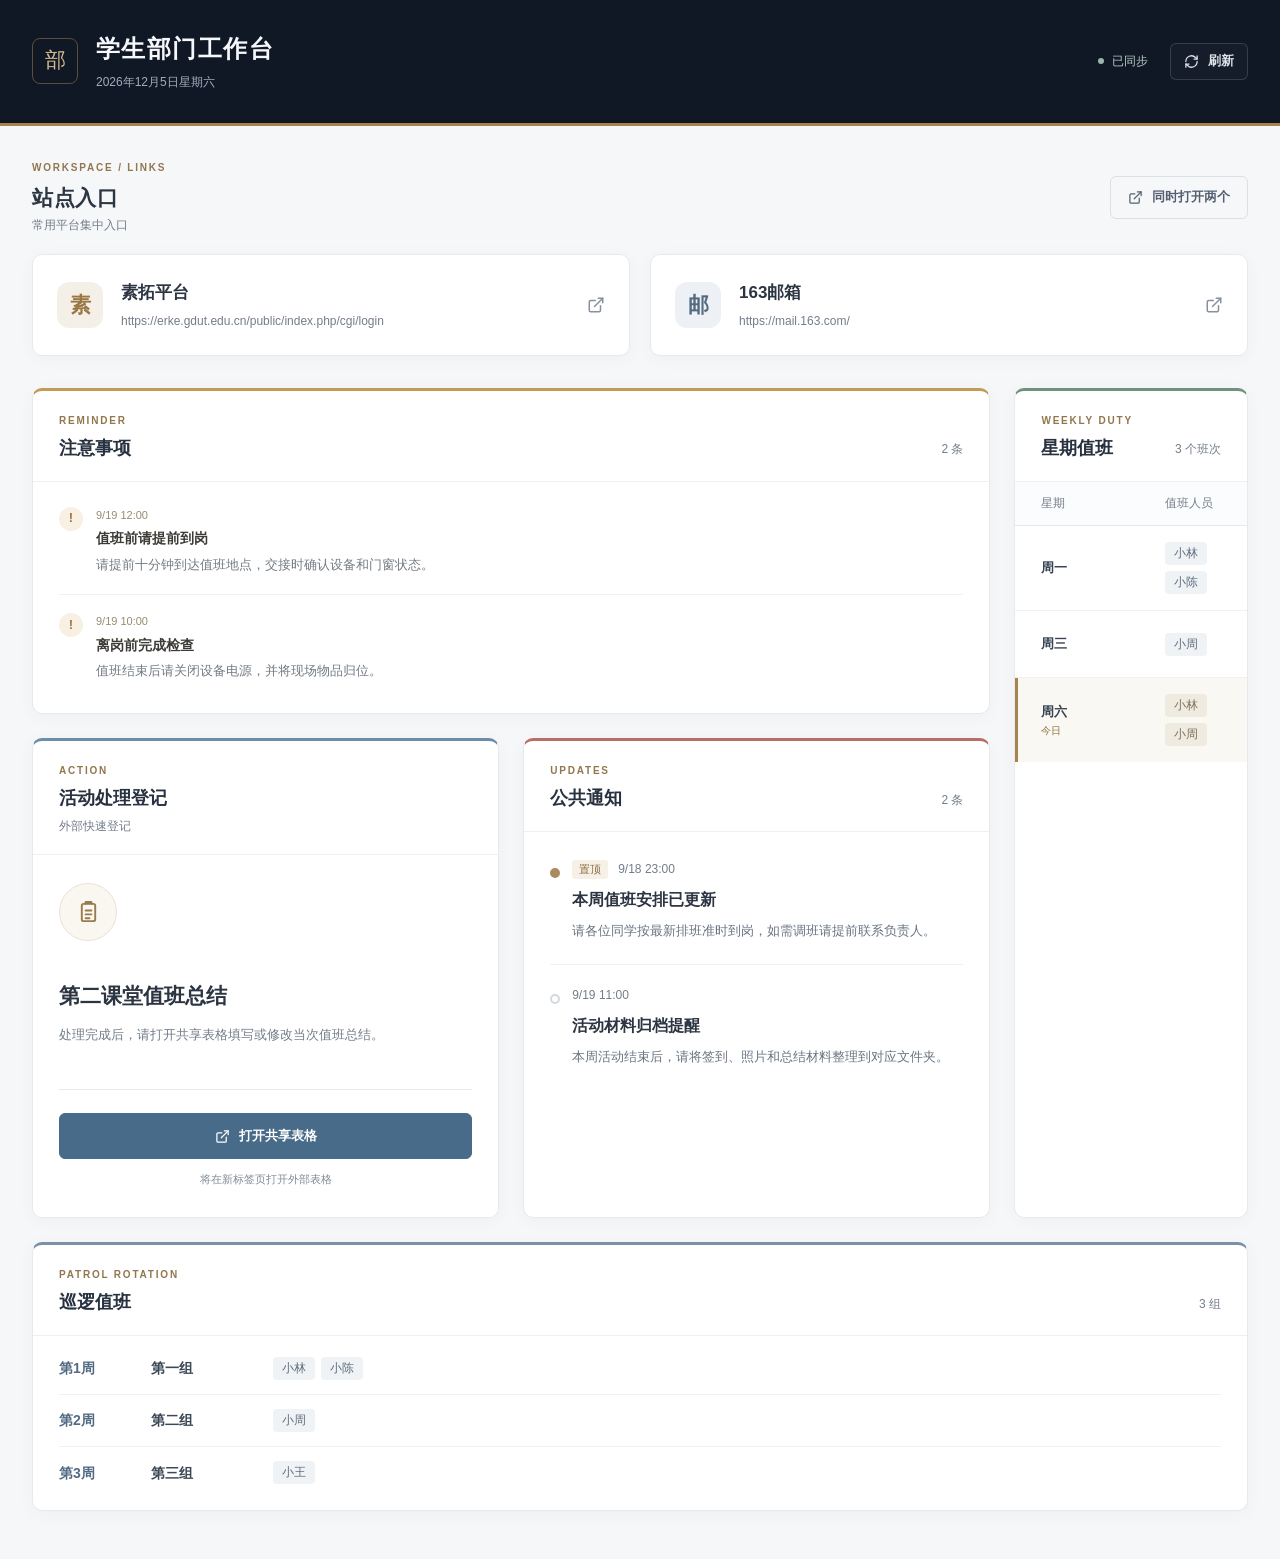
==== commit dfb6e8c4: "Repair corrupted workdesk assets and admin editor" ====
--- a/index.html
+++ b/index.html
@@ -1,218 +1,11 @@
-<html lang="zh-CN"><head>
-  <meta charset="utf-8">
-  <meta name="viewport" content="width=device-width, initial-scale=1">
-  <meta name="color-scheme" content="light">
-  <title>学生部门工作台</title>
-  <link rel="stylesheet" href="styles.css?v=20260920a">
-</head>
-<body>
-  <div class="app">
-    <header class="topbar">
-      <div class="brand">
-        <span class="brand-mark" aria-hidden="true">部</span>
-        <div class="brand-text">
-          <h1>学生部门工作台</h1>
-          <p class="today-line" id="todayLine">2026年9月29日星期二</p>
-        </div>
-      </div>
-      <div class="top-actions">
-        <span id="dataBadge" class="sync-badge online"><span class="sync-dot"></span><span id="dataStatus">已同步</span></span>
-        <button id="refreshBtn" class="btn btn-ghost" type="button">
-          <span data-icon="refresh"><svg viewBox="0 0 24 24" fill="none" stroke="currentColor" stroke-width="2" stroke-linecap="round" stroke-linejoin="round" aria-hidden="true"><path d="M3 12a9 9 0 0 1 15.4-6.4L21 8"></path><path d="M21 3v5h-5"></path><path d="M21 12a9 9 0 0 1-15.4 6.4L3 16"></path><path d="M3 21v-5h5"></path></svg></span><span>刷新</span>
-        </button>
-      </div>
-    </header>
-
-    <main class="main">
-      <aside id="previewNotice" class="preview-notice hidden" role="status"></aside>
-      <noscript><p class="preview-notice">请启用 JavaScript，以读取通知和星期排班。</p></noscript>
-      <section class="site-section" aria-labelledby="siteTitle">
-        <div class="section-head">
-          <div>
-            <span class="section-kicker">WORKSPACE / LINKS</span>
-            <h2 id="siteTitle">站点入口</h2>
-            <p class="section-sub">常用平台集中入口</p>
-          </div>
-          <div class="section-tools">
-            <button id="openBothBtn" class="btn btn-primary" type="button">
-              <span data-icon="external"><svg viewBox="0 0 24 24" fill="none" stroke="currentColor" stroke-width="2" stroke-linecap="round" stroke-linejoin="round" aria-hidden="true"><path d="M15 3h6v6"></path><path d="M10 14 21 3"></path><path d="M18 13v6a2 2 0 0 1-2 2H5a2 2 0 0 1-2-2V8a2 2 0 0 1 2-2h6"></path></svg></span><span>同时打开两个</span>
-            </button>
-          </div>
-        </div>
-
-        <div class="site-grid">
-          <a class="site-entry erke" id="erkeEntry" href="https://erke.gdut.edu.cn/public/index.php/cgi/login" target="_blank" rel="noopener">
-            <span class="site-mark" aria-hidden="true">素</span>
-            <span class="site-copy">
-              <strong id="siteName-erke">素拓平台</strong>
-              <span class="site-url" id="siteUrl-erke">https://erke.gdut.edu.cn/public/index.php/cgi/login</span>
-            </span>
-            <span class="site-open" data-icon="external"><svg viewBox="0 0 24 24" fill="none" stroke="currentColor" stroke-width="2" stroke-linecap="round" stroke-linejoin="round" aria-hidden="true"><path d="M15 3h6v6"></path><path d="M10 14 21 3"></path><path d="M18 13v6a2 2 0 0 1-2 2H5a2 2 0 0 1-2-2V8a2 2 0 0 1 2-2h6"></path></svg></span>
-          </a>
-
-          <a class="site-entry mail" id="mailEntry" href="https://mail.163.com/" target="_blank" rel="noopener">
-            <span class="site-mark" aria-hidden="true">邮</span>
-            <span class="site-copy">
-              <strong id="siteName-mail">163邮箱</strong>
-              <span class="site-url" id="siteUrl-mail">https://mail.163.com/</span>
-            </span>
-            <span class="site-open" data-icon="external"><svg viewBox="0 0 24 24" fill="none" stroke="currentColor" stroke-width="2" stroke-linecap="round" stroke-linejoin="round" aria-hidden="true"><path d="M15 3h6v6"></path><path d="M10 14 21 3"></path><path d="M18 13v6a2 2 0 0 1-2 2H5a2 2 0 0 1-2-2V8a2 2 0 0 1 2-2h6"></path></svg></span>
-          </a>
-        </div>
-      </section>
-
-      <section class="modules">
-        <section class="panel panel-duty" aria-labelledby="dutyTitle">
-          <header class="panel-head">
-            <div>
-              <span class="panel-kicker">WEEKLY DUTY</span>
-              <h2 id="dutyTitle">星期值班</h2>
-              <p class="panel-sub" id="dutySub">3 个班次</p>
-            </div>
-          </header>
-          <div class="panel-body table-body">
-            <div class="duty-table has-four-columns" id="dutyTable" role="table" aria-label="星期值班">
-      <div class="table-head">
-        <span>星期</span>
-        <span>值班人员</span>
-      </div>
-    
-          <div class="duty-row">
-            <span class="cell-strong">周一</span>
-            <div class="people-chips" data-label="值班人员"><span class="chip">小林</span><span class="chip">小陈</span></div>
-          </div>
-        
-          <div class="duty-row">
-            <span class="cell-strong">周三</span>
-            <div class="people-chips" data-label="值班人员"><span class="chip">小周</span></div>
-          </div>
-        
-          <div class="duty-row">
-            <span class="cell-strong">周六</span>
-            <div class="people-chips" data-label="值班人员"><span class="chip">小林</span><span class="chip">小周</span></div>
-          </div>
-        </div>
-          </div>
-        </section>
-
-        <section class="panel panel-notices" aria-labelledby="noticeTitle">
-          <header class="panel-head">
-            <div>
-              <span class="panel-kicker">UPDATES</span>
-              <h2 id="noticeTitle">公共通知</h2>
-              <p class="panel-sub" id="noticeSub">2 条</p>
-            </div>
-          </header>
-          <div class="panel-body">
-            <ul class="notice-list" id="noticeList">
-          <li class="notice-item is-pinned">
-            <div class="notice-content">
-              <div class="notice-meta"><span class="pin-flag">置顶</span><span>9/19 07:00</span></div>
-              <div class="notice-title-line">
-                <h3>本周值班安排已更新</h3>
-              </div>
-              <p class="notice-body">请各位同学按最新排班准时到岗，如需调班请提前联系负责人。</p>
-            </div>
-          </li>
-        
-          <li class="notice-item">
-            <div class="notice-content">
-              <div class="notice-meta"><span>9/19 19:00</span></div>
-              <div class="notice-title-line">
-                <h3>活动材料归档提醒</h3>
-              </div>
-              <p class="notice-body">本周活动结束后，请将签到、照片和总结材料整理到对应文件夹。</p>
-            </div>
-          </li>
-        </ul>
-          </div>
-        </section>
-
-        <section class="panel panel-registration" aria-labelledby="quickRegTitle">
-          <header class="panel-head">
-            <div>
-              <span class="panel-kicker">ACTION</span>
-              <h2 id="quickRegTitle">活动处理登记</h2>
-              <p class="panel-sub">外部快速登记</p>
-            </div>
-          </header>
-          <div class="panel-body quick-reg-body">
-            <div class="quick-reg-mark" aria-hidden="true">
-              <span data-icon="clipboard"><svg viewBox="0 0 24 24" fill="none" stroke="currentColor" stroke-width="2" stroke-linecap="round" stroke-linejoin="round" aria-hidden="true"><rect x="5" y="4" width="14" height="18" rx="2"></rect><path d="M9 4V2h6v2"></path><path d="M9 11h6"></path><path d="M9 15h6"></path><path d="M9 19h4"></path></svg></span>
-            </div>
-            <div class="quick-reg-copy">
-              <h3 id="quickRegName">第二课堂值班总结</h3>
-              <p id="quickRegDescription">处理完成后，请打开共享表格填写或修改当次值班总结。</p>
-            </div>
-            <div class="quick-reg-action">
-              <a id="quickRegLink" class="btn btn-primary quick-reg-link" href="https://365.kdocs.cn/l/cbUAXMQrRYFp" target="_blank" rel="noopener">
-                <span data-icon="external"><svg viewBox="0 0 24 24" fill="none" stroke="currentColor" stroke-width="2" stroke-linecap="round" stroke-linejoin="round" aria-hidden="true"><path d="M15 3h6v6"></path><path d="M10 14 21 3"></path><path d="M18 13v6a2 2 0 0 1-2 2H5a2 2 0 0 1-2-2V8a2 2 0 0 1 2-2h6"></path></svg></span><span id="quickRegLabel">打开共享表格</span>
-              </a>
-              <span id="quickRegStatus" class="quick-reg-status">将在新标签页打开外部表格</span>
-            </div>
-          </div>
-        </section>
-
-        <section class="panel panel-attention" aria-labelledby="attentionTitle">
-          <header class="panel-head">
-            <div>
-              <span class="panel-kicker">REMINDER</span>
-              <h2 id="attentionTitle">注意事项</h2>
-              <p class="panel-sub" id="attentionSub">2 条</p>
-            </div>
-          </header>
-          <div class="panel-body">
-            <ul class="attention-list" id="attentionList">
-      <li class="attention-item">
-        <div class="attention-mark" aria-hidden="true">!</div>
-        <div class="attention-content">
-          <div class="attention-meta">9/19 20:00</div>
-          <h3>值班前请提前到岗</h3>
-          <p>请提前十分钟到达值班地点，交接时确认设备和门窗状态。</p>
-        </div>
-      </li>
-    
-      <li class="attention-item">
-        <div class="attention-mark" aria-hidden="true">!</div>
-        <div class="attention-content">
-          <div class="attention-meta">9/19 18:00</div>
-          <h3>离岗前完成检查</h3>
-          <p>值班结束后请关闭设备电源，并将现场物品归位。</p>
-        </div>
-      </li>
-    </ul>
-          </div>
-        </section>
-
-        <section class="panel panel-patrol" aria-labelledby="patrolTitle">
-          <header class="panel-head">
-            <div>
-              <span class="panel-kicker">PATROL ROTATION</span>
-              <h2 id="patrolTitle">巡逻值班</h2>
-              <p class="panel-sub" id="patrolSub">3 组</p>
-            </div>
-          </header>
-          <div class="panel-body">
-            <div class="patrol-list" id="patrolList"><div class="patrol-row"><span class="patrol-week">第1周</span><span class="patrol-group">第一组</span><div class="people-chips"><span class="chip">小林</span><span class="chip">小陈</span></div></div><div class="patrol-row"><span class="patrol-week">第2周</span><span class="patrol-group">第二组</span><div class="people-chips"><span class="chip">小周</span></div></div><div class="patrol-row"><span class="patrol-week">第3周</span><span class="patrol-group">第三组</span><div class="people-chips"><span class="chip">小王</span></div></div></div>
-          </div>
-        </section>
-      </section>
-    </main>
-  </div>
-
-  <div class="toast-region" id="toastRegion" aria-live="polite"></div>
-  <script src="config.js?v=20260920b"></script>
-  <script src="app.js?v=20260920b"></script>
-
-
-</body></html><!doctype html>
+<!doctype html>
 <html lang="zh-CN">
 <head>
   <meta charset="utf-8">
   <meta name="viewport" content="width=device-width, initial-scale=1">
   <meta name="color-scheme" content="light">
   <title>学生部门工作台</title>
-  <link rel="stylesheet" href="styles.css?v=20260920a">
+  <link rel="stylesheet" href="styles.css?v=20260929-clean">
 </head>
 <body>
   <div class="app">
@@ -334,12 +127,25 @@
             <ul class="attention-list" id="attentionList"></ul>
           </div>
         </section>
+
+        <section class="panel panel-patrol" aria-labelledby="patrolTitle">
+          <header class="panel-head">
+            <div>
+              <span class="panel-kicker">PATROL ROTATION</span>
+              <h2 id="patrolTitle">巡逻值班</h2>
+              <p class="panel-sub" id="patrolSub">0 组</p>
+            </div>
+          </header>
+          <div class="panel-body">
+            <div class="patrol-list" id="patrolList"></div>
+          </div>
+        </section>
       </section>
     </main>
   </div>
 
   <div class="toast-region" id="toastRegion" aria-live="polite"></div>
-  <script src="config.js?v=20260920b"></script>
-  <script src="app.js?v=20260920b"></script>
+  <script src="config.js?v=20260929-clean"></script>
+  <script src="app.js?v=20260929-clean"></script>
 </body>
 </html>
--- a/styles.css
+++ b/styles.css
@@ -56,7 +56,7 @@
 .site-url { color: var(--muted); font-size: 12px; overflow-wrap: anywhere; }
 .site-open { color: #87919d; flex: 0 0 auto; }
 .site-open svg { display: block; width: 18px; height: 18px; }
-.modules { display: grid; grid-template-columns: minmax(0, 1fr) minmax(0, 1fr) minmax(180px, .5fr); grid-template-rows: minmax(220px, auto) minmax(230px, auto) minmax(220px, auto); grid-template-areas: "attention attention duty" "registration notices duty" "patrol patrol duty"; align-items: stretch; gap: 24px; }
+.modules { display: grid; grid-template-columns: minmax(0, 1fr) minmax(0, 1fr) minmax(180px, .5fr); grid-template-rows: minmax(220px, auto) 480px auto; grid-template-areas: "attention attention duty" "registration notices duty" "patrol patrol patrol"; align-items: stretch; gap: 24px; }
 .panel { min-width: 0; height: 100%; display: flex; flex-direction: column; background: var(--paper); border: 1px solid #e7eaed; border-radius: var(--radius); box-shadow: var(--shadow); overflow: hidden; }
 .panel-duty { grid-area: duty; border-top: 3px solid #6f927f; }
 .panel-notices { grid-area: notices; border-top: 3px solid #b86d69; min-height: 0; }
@@ -128,7 +128,7 @@
 .toast-region { position: fixed; bottom: 24px; right: 24px; z-index: 50; max-width: min(390px,calc(100% - 48px)); }
 .toast { background: #243146; color: #fff; border-radius: 6px; padding: 12px 18px; margin-top: 8px; box-shadow: 0 8px 24px #10182620; font-size: 13px; }
 @media (max-width: 1100px) {
-  .modules { grid-template-columns: minmax(0, 1fr) minmax(0, 1fr) minmax(190px, .65fr); grid-template-rows: minmax(220px, auto) minmax(230px, auto) minmax(220px, auto); gap: 20px; }
+  .modules { grid-template-columns: minmax(0, 1fr) minmax(0, 1fr) minmax(190px, .65fr); grid-template-rows: minmax(220px, auto) 480px auto; gap: 20px; }
   .panel-head,.panel-body { padding-right: 20px; padding-left: 20px; }
   .table-body { padding: 0; }
   .table-head,.duty-row { grid-template-columns: 90px minmax(0,1fr); gap: 10px; padding-right: 20px; padding-left: 20px; }
@@ -160,181 +160,8 @@
   .site-mark { width: 42px; height: 42px; }
   .modules { gap: 20px; }
   .panel-notices .panel-body { overflow-y: visible; }
-  .patrol-row { grid-template-columns: 62px 92px minmax(0,1fr); gap: 8px; }
-  .panel-head { padding: 20px; }
-  .panel-body { padding: 0 20px 6px; }
-  .quick-reg-body { padding: 24px 20px; grid-template-columns: 44px minmax(0,1fr); gap: 16px; }
-  .quick-reg-mark { width: 44px; height: 44px; }
-  .quick-reg-copy h3 { font-size: 18px; }
-  .quick-reg-action { padding-top: 20px; margin-top: 8px; }
-  .quick-reg-link { width: 100%; }
-  .quick-reg-status { text-align: center; }
-  .table-body { padding: 0; }
-  .table-head { display: none; }
-  .duty-row { grid-template-columns: 57px minmax(0,1fr); gap: 7px 12px; padding: 19px 20px; }
-  .duty-row .cell-strong { grid-row: 1/2; align-self: start; }
-  .duty-row > :not(.cell-strong) { grid-column: 2; }
-  .duty-row [data-label]::before { content: attr(data-label) " Â· "; color: #9299a3; font-size: 12px; }
-  .people-chips { align-items: center; }
-  .preview-notice { align-items: flex-start; flex-direction: column; gap: 5px; }
-}
-@media (prefers-reduced-motion: reduce) { * { transition: none !important; } }
-:root {
-  --ink: #101826;
-  --text: #2c3542;
-  --muted: #737d89;
-  --gold: #a8844d;
-  --line: #e6e8ea;
-  --canvas: #f6f7f9;
-  --paper: #fff;
-  --radius: 10px;
-  --shadow: 0 3px 18px rgba(16, 24, 38, .035);
-}
-* { box-sizing: border-box; }
-body { margin: 0; background: var(--canvas); color: var(--text); font: 14px/1.6 "Segoe UI", "Microsoft YaHei UI", "PingFang SC", sans-serif; -webkit-font-smoothing: antialiased; }
-h1,h2,h3,p { margin: 0; }
-button,a { -webkit-tap-highlight-color: transparent; }
-button { font: inherit; cursor: pointer; }
-a { color: inherit; }
-button:focus-visible,a:focus-visible { outline: 3px solid #b49b7399; outline-offset: 4px; }
-button:disabled { opacity: .6; cursor: wait; }
-.hidden { display: none !important; }
-ul { list-style: none; padding: 0; margin: 0; }
-.topbar { background: var(--ink); color: #fff; padding: 30px max(32px, calc((100% - 1264px)/2)); display: flex; align-items: center; justify-content: space-between; gap: 24px; border-bottom: 3px solid var(--gold); }
-.brand { display: flex; align-items: center; gap: 18px; min-width: 0; }
-.brand-mark { display: grid; place-items: center; width: 46px; height: 46px; flex: 0 0 auto; border: 1px solid #a8844d80; border-radius: 8px; color: #d4bc91; font-size: 21px; font-family: "Songti SC", "SimSun", serif; }
-.brand-text h1 { font-size: 24px; font-weight: 600; letter-spacing: .06em; color: #f5f7fa; }
-.today-line { color: #a1adbd; font-size: 12px; margin-top: 5px; }
-.top-actions { display: flex; align-items: center; gap: 22px; flex-shrink: 0; }
-.sync-badge { display: inline-flex; align-items: center; gap: 8px; color: #a4adba; font-size: 12px; white-space: nowrap; }
-.sync-dot { width: 6px; height: 6px; border-radius: 50%; background: #8b95a4; }
-.sync-badge.online { color: #b8cec3; }
-.online .sync-dot { background: #98b9a7; }
-.sync-badge.failed { color: #ecc0b7; }
-.failed .sync-dot { background: #d69e92; }
-.btn { display: inline-flex; align-items: center; justify-content: center; gap: 9px; padding: 10px 17px; min-height: 42px; border: 1px solid var(--line); border-radius: 6px; background: #fff; color: var(--text); font-size: 13px; font-weight: 600; text-decoration: none; transition: background .15s, border-color .15s; }
-.btn svg { display: block; width: 15px; height: 15px; }
-.btn:hover { background: #f3f5f7; border-color: #cad1d8; }
-.btn-primary { background: var(--ink); color: #fff; border-color: var(--ink); }
-.btn-primary:hover { background: #29364a; border-color: #29364a; }
-.topbar .btn { background: #ffffff06; border-color: #ffffff25; color: #dce1e8; min-height: 36px; padding: 7px 13px; }
-.topbar .btn:hover { background: #ffffff12; }
-.main { width: min(1328px, 100%); padding: 34px 32px 48px; margin: 0 auto; }
-.section-kicker,.panel-kicker { display: block; color: #92764e; font-size: 10px; font-weight: 600; letter-spacing: .18em; margin-bottom: 5px; }
-.section-head { display: flex; justify-content: space-between; align-items: center; gap: 20px; margin-bottom: 19px; }
-.section-head h2 { font-size: 21px; font-weight: 600; letter-spacing: .025em; }
-.section-sub { font-size: 12px; color: var(--muted); margin-top: 2px; }
-.section-tools .btn { background: transparent; border-color: #dce0e4; color: #546071; }
-.section-tools .btn:hover { background: #fff; }
-.site-section { margin-bottom: 32px; }
-.site-grid { display: grid; grid-template-columns: repeat(2,minmax(0,1fr)); gap: 20px; }
-.site-entry { display: flex; align-items: center; gap: 18px; min-width: 0; padding: 24px; background: var(--paper); border: 1px solid #e7eaed; border-radius: var(--radius); box-shadow: var(--shadow); text-decoration: none; transition: border-color .15s, background .15s; }
-.site-entry:hover { border-color: #baac94; background: #fffefb; }
-.site-mark { display: grid; place-items: center; flex: 0 0 auto; width: 46px; height: 46px; border-radius: 12px; background: #f5f0e7; color: #9a7844; font: 600 21px "Songti SC", "SimSun", serif; }
-.mail .site-mark { color: #536a80; background: #edf1f5; }
-.site-copy { display: flex; flex-direction: column; gap: 5px; flex: 1; min-width: 0; }
-.site-copy strong { font-size: 17px; font-weight: 600; }
-.site-url { color: var(--muted); font-size: 12px; overflow-wrap: anywhere; }
-.site-open { color: #87919d; flex: 0 0 auto; }
-.site-open svg { display: block; width: 18px; height: 18px; }
-.modules { display: grid; grid-template-columns: minmax(0, 1fr) minmax(0, 1fr) minmax(180px, .5fr); grid-template-rows: minmax(220px, auto) minmax(230px, auto); grid-template-areas: "attention attention duty" "registration notices duty"; align-items: stretch; gap: 24px; }
-.panel { min-width: 0; height: 100%; display: flex; flex-direction: column; background: var(--paper); border: 1px solid #e7eaed; border-radius: var(--radius); box-shadow: var(--shadow); overflow: hidden; }
-.panel-duty { grid-area: duty; border-top: 3px solid #6f927f; }
-.panel-notices { grid-area: notices; border-top: 3px solid #b86d69; min-height: 0; }
-.panel-notices .panel-body { min-height: 0; overflow-y: auto; overscroll-behavior: contain; }
-.panel-notices .notice-list { min-height: 0; }
-.panel-registration { grid-area: registration; border-top: 3px solid #6d8ca8; }
-.panel-registration .btn-primary { background: #476b88; border-color: #476b88; }
-.panel-registration .btn-primary:hover { background: #395a74; border-color: #395a74; }
-.panel-attention { grid-area: attention; border-top: 3px solid #c39a56; }
-.panel-head { padding: 22px 26px 18px; border-bottom: 1px solid #eef0f2; }
-.panel-head > div { position: relative; padding-right: 85px; }
-.panel-head h2 { font-size: 18px; font-weight: 600; color: #273140; }
-.panel-sub { position: absolute; right: 0; bottom: 3px; color: var(--muted); font-size: 12px; font-variant-numeric: tabular-nums; }
-.panel-registration .panel-head > div { padding-right: 0; }
-.panel-registration .panel-sub { position: static; margin-top: 4px; }
-.panel-body { flex: 1; padding: 7px 26px 12px; }
-.notice-item { position: relative; padding: 21px 0 21px 22px; }
-.notice-item + .notice-item { border-top: 1px solid #f0f1f3; }
-.notice-item::before { content: ""; position: absolute; left: 0; top: 29px; width: 6px; height: 6px; border: 2px solid #d3d9df; border-radius: 50%; background: #fff; }
-.notice-item.is-pinned::before { border-color: #aa8b5f; background: #aa8b5f; }
-.notice-meta { display: flex; gap: 10px; align-items: center; color: var(--muted); font-size: 12px; font-variant-numeric: tabular-nums; }
-.pin-flag { border-radius: 3px; color: #886b3e; background: #f6f0e6; padding: 1px 7px; font-size: 11px; }
-.notice-title-line { margin: 8px 0 6px; }
-.notice-title-line h3 { font-size: 16px; font-weight: 600; overflow-wrap: anywhere; }
-.notice-body { color: #697481; line-height: 1.85; font-size: 13px; white-space: pre-wrap; overflow-wrap: anywhere; }
-.attention-list { display: flex; flex-direction: column; }
-.attention-item { display: flex; align-items: flex-start; gap: 13px; padding: 18px 0; }
-.attention-item + .attention-item { border-top: 1px solid #f0f1f3; }
-.attention-mark { display: grid; place-items: center; width: 24px; height: 24px; flex: 0 0 auto; border-radius: 50%; background: #f7f0e3; color: #9b7841; font-size: 13px; font-weight: 700; }
-.attention-content { min-width: 0; }
-.attention-meta { color: #9a8a70; font-size: 11px; }
-.attention-content h3 { margin-top: 3px; color: #3c3b36; font-size: 14px; font-weight: 600; overflow-wrap: anywhere; }
-.attention-content p { margin-top: 4px; color: #737b83; font-size: 13px; line-height: 1.75; white-space: pre-wrap; overflow-wrap: anywhere; }
-.quick-reg-body { display: flex; flex-direction: column; justify-content: space-between; padding: 28px 26px; background: #fff; }
-.quick-reg-mark { display: grid; place-items: center; width: 58px; height: 58px; color: #9a7b4c; border: 1px solid #ebe2d4; border-radius: 50%; margin-bottom: 25px; background: #faf7f1; }
-.quick-reg-mark svg { width: 23px; height: 23px; display: block; }
-.quick-reg-copy h3 { font-size: 21px; line-height: 1.5; font-weight: 600; margin-bottom: 12px; overflow-wrap: anywhere; }
-.quick-reg-copy p { color: #737d89; font-size: 13px; line-height: 1.9; overflow-wrap: anywhere; }
-.quick-reg-action { border-top: 1px solid var(--line); margin-top: 28px; padding-top: 23px; }
-.quick-reg-link { width: 100%; min-height: 46px; }
-.quick-reg-status { display: block; font-size: 11px; color: #818b97; text-align: center; margin-top: 12px; }
-.is-disabled { color: #87919c; background: #eceff2; border-color: #e3e7eb; cursor: not-allowed; }
-.is-disabled:hover { color: #87919c; background: #eceff2; border-color: #e3e7eb; }
-.table-body { padding: 0; }
-.table-head,.duty-row { display: grid; grid-template-columns: 110px minmax(0,1fr); gap: 14px; align-items: center; padding: 16px 26px; }
-.table-head { padding-top: 12px; padding-bottom: 12px; background: #fbfcfd; color: var(--muted); font-size: 12px; border-bottom: 1px solid var(--line); }
-.duty-row { border-bottom: 1px solid #f0f1f3; font-size: 13px; min-height: 67px; }
-.duty-row:last-child { border-bottom: none; }
-.duty-row.current { background: #faf8f2; box-shadow: inset 3px 0 var(--gold); }
-.duty-row > * { min-width: 0; overflow-wrap: anywhere; }
-.cell-strong { font-weight: 600; color: #374352; }
-.today-tag { display: block; width: fit-content; color: #8d6e3c; font-size: 10px; font-weight: 400; }
-.duty-time { font-variant-numeric: tabular-nums; font-size: 12px; color: #647180; }
-.people-chips { display: flex; flex-wrap: wrap; gap: 6px; }
-.chip { display: inline-block; background: #f0f3f6; color: #5f6e7e; padding: 2px 9px; border-radius: 4px; font-size: 12px; max-width: 100%; overflow-wrap: anywhere; }
-.current .chip { background: #f0ebe1; color: #7e705b; }
-.cell-sub { color: var(--muted); }
-.empty-state { padding: 36px 16px; text-align: center; color: var(--muted); font-size: 13px; }
-.error-state { color: #99665c; }
-.preview-notice { display: flex; align-items: center; gap: 15px; margin-bottom: 24px; padding: 15px 18px; background: #f7f0e3; color: #7d694a; border-radius: 6px; font-size: 12px; }
-.preview-notice strong { flex-shrink: 0; }
-.preview-notice a { font-weight: 600; }
-.toast-region { position: fixed; bottom: 24px; right: 24px; z-index: 50; max-width: min(390px,calc(100% - 48px)); }
-.toast { background: #243146; color: #fff; border-radius: 6px; padding: 12px 18px; margin-top: 8px; box-shadow: 0 8px 24px #10182620; font-size: 13px; }
-@media (max-width: 1100px) {
-  .modules { grid-template-columns: minmax(0, 1fr) minmax(0, 1fr) minmax(190px, .65fr); grid-template-rows: minmax(220px, auto) minmax(230px, auto); gap: 20px; }
-  .panel-head,.panel-body { padding-right: 20px; padding-left: 20px; }
-  .table-body { padding: 0; }
-  .table-head,.duty-row { grid-template-columns: 90px minmax(0,1fr); gap: 10px; padding-right: 20px; padding-left: 20px; }
-}
-@media (max-width: 850px) {
-  .modules { grid-template-columns: minmax(0,1fr); grid-template-rows: none; grid-template-areas: "attention" "registration" "notices" "duty"; }
-  .site-entry { padding: 20px; gap: 13px; }
-  .quick-reg-body { display: grid; grid-template-columns: 58px minmax(0,1fr); gap: 20px; align-items: start; }
-  .quick-reg-mark { margin: 0; }
-  .quick-reg-action { grid-column: 1/-1; margin-top: 0; }
-  .quick-reg-link { width: auto; min-width: 220px; }
-  .quick-reg-status { text-align: left; }
-}
-@media (max-width: 600px) {
-  .topbar { padding: 22px 20px 17px; display: block; }
-  .brand { gap: 13px; }
-  .brand-mark { width: 40px; height: 40px; }
-  .brand-text h1 { font-size: 21px; letter-spacing: .025em; }
-  .top-actions { justify-content: space-between; margin-top: 18px; border-top: 1px solid #ffffff14; padding-top: 12px; }
-  .topbar .btn { min-height: 32px; padding: 5px 12px; }
-  .main { padding: 25px 18px 36px; }
-  .section-head { gap: 12px; margin-bottom: 16px; }
-  .section-head h2 { font-size: 19px; }
-  .section-tools .btn { font-size: 11px; padding: 8px 10px; min-height: 36px; gap: 6px; }
-  .site-grid { grid-template-columns: minmax(0,1fr); gap: 12px; }
-  .site-section { margin-bottom: 24px; }
-  .site-entry { padding: 19px; }
-  .site-url { font-size: 11px; }
-  .site-mark { width: 42px; height: 42px; }
-  .modules { gap: 20px; }
-  .panel-notices .panel-body { overflow-y: visible; }
+  .patrol-row { grid-template-columns: 62px minmax(0,1fr); gap: 6px 12px; }
+  .patrol-row .people-chips { grid-column: 2; }
   .panel-head { padding: 20px; }
   .panel-body { padding: 0 20px 6px; }
   .quick-reg-body { padding: 24px 20px; grid-template-columns: 44px minmax(0,1fr); gap: 16px; }
@@ -353,174 +180,3 @@
   .preview-notice { align-items: flex-start; flex-direction: column; gap: 5px; }
 }
 @media (prefers-reduced-motion: reduce) { * { transition: none !important; } }
-:root {
-  --ink: #101826;
-  --text: #2c3542;
-  --muted: #737d89;
-  --gold: #a8844d;
-  --line: #e6e8ea;
-  --canvas: #f6f7f9;
-  --paper: #fff;
-  --radius: 10px;
-  --shadow: 0 3px 18px rgba(16, 24, 38, .035);
-}
-* { box-sizing: border-box; }
-body { margin: 0; background: var(--canvas); color: var(--text); font: 14px/1.6 "Segoe UI", "Microsoft YaHei UI", "PingFang SC", sans-serif; -webkit-font-smoothing: antialiased; }
-h1,h2,h3,p { margin: 0; }
-button,a { -webkit-tap-highlight-color: transparent; }
-button { font: inherit; cursor: pointer; }
-a { color: inherit; }
-button:focus-visible,a:focus-visible { outline: 3px solid #b49b7399; outline-offset: 4px; }
-button:disabled { opacity: .6; cursor: wait; }
-.hidden { display: none !important; }
-ul { list-style: none; padding: 0; margin: 0; }
-.topbar { background: var(--ink); color: #fff; padding: 30px max(32px, calc((100% - 1264px)/2)); display: flex; align-items: center; justify-content: space-between; gap: 24px; border-bottom: 3px solid var(--gold); }
-.brand { display: flex; align-items: center; gap: 18px; min-width: 0; }
-.brand-mark { display: grid; place-items: center; width: 46px; height: 46px; flex: 0 0 auto; border: 1px solid #a8844d80; border-radius: 8px; color: #d4bc91; font-size: 21px; font-family: "Songti SC", "SimSun", serif; }
-.brand-text h1 { font-size: 24px; font-weight: 600; letter-spacing: .06em; color: #f5f7fa; }
-.today-line { color: #a1adbd; font-size: 12px; margin-top: 5px; }
-.top-actions { display: flex; align-items: center; gap: 22px; flex-shrink: 0; }
-.sync-badge { display: inline-flex; align-items: center; gap: 8px; color: #a4adba; font-size: 12px; white-space: nowrap; }
-.sync-dot { width: 6px; height: 6px; border-radius: 50%; background: #8b95a4; }
-.sync-badge.online { color: #b8cec3; }
-.online .sync-dot { background: #98b9a7; }
-.sync-badge.failed { color: #ecc0b7; }
-.failed .sync-dot { background: #d69e92; }
-.btn { display: inline-flex; align-items: center; justify-content: center; gap: 9px; padding: 10px 17px; min-height: 42px; border: 1px solid var(--line); border-radius: 6px; background: #fff; color: var(--text); font-size: 13px; font-weight: 600; text-decoration: none; transition: background .15s, border-color .15s; }
-.btn svg { display: block; width: 15px; height: 15px; }
-.btn:hover { background: #f3f5f7; border-color: #cad1d8; }
-.btn-primary { background: var(--ink); color: #fff; border-color: var(--ink); }
-.btn-primary:hover { background: #29364a; border-color: #29364a; }
-.topbar .btn { background: #ffffff06; border-color: #ffffff25; color: #dce1e8; min-height: 36px; padding: 7px 13px; }
-.topbar .btn:hover { background: #ffffff12; }
-.main { width: min(1328px, 100%); padding: 34px 32px 48px; margin: 0 auto; }
-.section-kicker,.panel-kicker { display: block; color: #92764e; font-size: 10px; font-weight: 600; letter-spacing: .18em; margin-bottom: 5px; }
-.section-head { display: flex; justify-content: space-between; align-items: center; gap: 20px; margin-bottom: 19px; }
-.section-head h2 { font-size: 21px; font-weight: 600; letter-spacing: .025em; }
-.section-sub { font-size: 12px; color: var(--muted); margin-top: 2px; }
-.section-tools .btn { background: transparent; border-color: #dce0e4; color: #546071; }
-.section-tools .btn:hover { background: #fff; }
-.site-section { margin-bottom: 32px; }
-.site-grid { display: grid; grid-template-columns: repeat(2,minmax(0,1fr)); gap: 20px; }
-.site-entry { display: flex; align-items: center; gap: 18px; min-width: 0; padding: 24px; background: var(--paper); border: 1px solid #e7eaed; border-radius: var(--radius); box-shadow: var(--shadow); text-decoration: none; transition: border-color .15s, background .15s; }
-.site-entry:hover { border-color: #baac94; background: #fffefb; }
-.site-mark { display: grid; place-items: center; flex: 0 0 auto; width: 46px; height: 46px; border-radius: 12px; background: #f5f0e7; color: #9a7844; font: 600 21px "Songti SC", "SimSun", serif; }
-.mail .site-mark { color: #536a80; background: #edf1f5; }
-.site-copy { display: flex; flex-direction: column; gap: 5px; flex: 1; min-width: 0; }
-.site-copy strong { font-size: 17px; font-weight: 600; }
-.site-url { color: var(--muted); font-size: 12px; overflow-wrap: anywhere; }
-.site-open { color: #87919d; flex: 0 0 auto; }
-.site-open svg { display: block; width: 18px; height: 18px; }
-.modules { display: grid; grid-template-columns: minmax(0, 1fr) minmax(0, 1fr) minmax(180px, .5fr); grid-template-rows: minmax(220px, auto) minmax(230px, auto); grid-template-areas: "attention attention duty" "registration notices duty"; align-items: stretch; gap: 24px; }
-.panel { min-width: 0; height: 100%; display: flex; flex-direction: column; background: var(--paper); border: 1px solid #e7eaed; border-radius: var(--radius); box-shadow: var(--shadow); overflow: hidden; }
-.panel-duty { grid-area: duty; border-top: 3px solid #6f927f; }
-.panel-notices { grid-area: notices; border-top: 3px solid #b86d69; }
-.panel-registration { grid-area: registration; border-top: 3px solid #6d8ca8; }
-.panel-registration .btn-primary { background: #476b88; border-color: #476b88; }
-.panel-registration .btn-primary:hover { background: #395a74; border-color: #395a74; }
-.panel-attention { grid-area: attention; border-top: 3px solid #c39a56; }
-.panel-head { padding: 22px 26px 18px; border-bottom: 1px solid #eef0f2; }
-.panel-head > div { position: relative; padding-right: 85px; }
-.panel-head h2 { font-size: 18px; font-weight: 600; color: #273140; }
-.panel-sub { position: absolute; right: 0; bottom: 3px; color: var(--muted); font-size: 12px; font-variant-numeric: tabular-nums; }
-.panel-registration .panel-head > div { padding-right: 0; }
-.panel-registration .panel-sub { position: static; margin-top: 4px; }
-.panel-body { flex: 1; padding: 7px 26px 12px; }
-.notice-item { position: relative; padding: 21px 0 21px 22px; }
-.notice-item + .notice-item { border-top: 1px solid #f0f1f3; }
-.notice-item::before { content: ""; position: absolute; left: 0; top: 29px; width: 6px; height: 6px; border: 2px solid #d3d9df; border-radius: 50%; background: #fff; }
-.notice-item.is-pinned::before { border-color: #aa8b5f; background: #aa8b5f; }
-.notice-meta { display: flex; gap: 10px; align-items: center; color: var(--muted); font-size: 12px; font-variant-numeric: tabular-nums; }
-.pin-flag { border-radius: 3px; color: #886b3e; background: #f6f0e6; padding: 1px 7px; font-size: 11px; }
-.notice-title-line { margin: 8px 0 6px; }
-.notice-title-line h3 { font-size: 16px; font-weight: 600; overflow-wrap: anywhere; }
-.notice-body { color: #697481; line-height: 1.85; font-size: 13px; white-space: pre-wrap; overflow-wrap: anywhere; }
-.attention-list { display: flex; flex-direction: column; }
-.attention-item { display: flex; align-items: flex-start; gap: 13px; padding: 18px 0; }
-.attention-item + .attention-item { border-top: 1px solid #f0f1f3; }
-.attention-mark { display: grid; place-items: center; width: 24px; height: 24px; flex: 0 0 auto; border-radius: 50%; background: #f7f0e3; color: #9b7841; font-size: 13px; font-weight: 700; }
-.attention-content { min-width: 0; }
-.attention-meta { color: #9a8a70; font-size: 11px; }
-.attention-content h3 { margin-top: 3px; color: #3c3b36; font-size: 14px; font-weight: 600; overflow-wrap: anywhere; }
-.attention-content p { margin-top: 4px; color: #737b83; font-size: 13px; line-height: 1.75; white-space: pre-wrap; overflow-wrap: anywhere; }
-.quick-reg-body { display: flex; flex-direction: column; justify-content: space-between; padding: 28px 26px; background: #fff; }
-.quick-reg-mark { display: grid; place-items: center; width: 58px; height: 58px; color: #9a7b4c; border: 1px solid #ebe2d4; border-radius: 50%; margin-bottom: 25px; background: #faf7f1; }
-.quick-reg-mark svg { width: 23px; height: 23px; display: block; }
-.quick-reg-copy h3 { font-size: 21px; line-height: 1.5; font-weight: 600; margin-bottom: 12px; overflow-wrap: anywhere; }
-.quick-reg-copy p { color: #737d89; font-size: 13px; line-height: 1.9; overflow-wrap: anywhere; }
-.quick-reg-action { border-top: 1px solid var(--line); margin-top: 28px; padding-top: 23px; }
-.quick-reg-link { width: 100%; min-height: 46px; }
-.quick-reg-status { display: block; font-size: 11px; color: #818b97; text-align: center; margin-top: 12px; }
-.is-disabled { color: #87919c; background: #eceff2; border-color: #e3e7eb; cursor: not-allowed; }
-.is-disabled:hover { color: #87919c; background: #eceff2; border-color: #e3e7eb; }
-.table-body { padding: 0; }
-.table-head,.duty-row { display: grid; grid-template-columns: 110px minmax(0,1fr); gap: 14px; align-items: center; padding: 16px 26px; }
-.table-head { padding-top: 12px; padding-bottom: 12px; background: #fbfcfd; color: var(--muted); font-size: 12px; border-bottom: 1px solid var(--line); }
-.duty-row { border-bottom: 1px solid #f0f1f3; font-size: 13px; min-height: 67px; }
-.duty-row:last-child { border-bottom: none; }
-.duty-row.current { background: #faf8f2; box-shadow: inset 3px 0 var(--gold); }
-.duty-row > * { min-width: 0; overflow-wrap: anywhere; }
-.cell-strong { font-weight: 600; color: #374352; }
-.today-tag { display: block; width: fit-content; color: #8d6e3c; font-size: 10px; font-weight: 400; }
-.duty-time { font-variant-numeric: tabular-nums; font-size: 12px; color: #647180; }
-.people-chips { display: flex; flex-wrap: wrap; gap: 6px; }
-.chip { display: inline-block; background: #f0f3f6; color: #5f6e7e; padding: 2px 9px; border-radius: 4px; font-size: 12px; max-width: 100%; overflow-wrap: anywhere; }
-.current .chip { background: #f0ebe1; color: #7e705b; }
-.cell-sub { color: var(--muted); }
-.empty-state { padding: 36px 16px; text-align: center; color: var(--muted); font-size: 13px; }
-.error-state { color: #99665c; }
-.preview-notice { display: flex; align-items: center; gap: 15px; margin-bottom: 24px; padding: 15px 18px; background: #f7f0e3; color: #7d694a; border-radius: 6px; font-size: 12px; }
-.preview-notice strong { flex-shrink: 0; }
-.preview-notice a { font-weight: 600; }
-.toast-region { position: fixed; bottom: 24px; right: 24px; z-index: 50; max-width: min(390px,calc(100% - 48px)); }
-.toast { background: #243146; color: #fff; border-radius: 6px; padding: 12px 18px; margin-top: 8px; box-shadow: 0 8px 24px #10182620; font-size: 13px; }
-@media (max-width: 1100px) {
-  .modules { grid-template-columns: minmax(0, 1fr) minmax(0, 1fr) minmax(190px, .65fr); grid-template-rows: minmax(220px, auto) minmax(230px, auto); gap: 20px; }
-  .panel-head,.panel-body { padding-right: 20px; padding-left: 20px; }
-  .table-body { padding: 0; }
-  .table-head,.duty-row { grid-template-columns: 90px minmax(0,1fr); gap: 10px; padding-right: 20px; padding-left: 20px; }
-}
-@media (max-width: 850px) {
-  .modules { grid-template-columns: minmax(0,1fr); grid-template-rows: none; grid-template-areas: "attention" "registration" "notices" "duty"; }
-  .site-entry { padding: 20px; gap: 13px; }
-  .quick-reg-body { display: grid; grid-template-columns: 58px minmax(0,1fr); gap: 20px; align-items: start; }
-  .quick-reg-mark { margin: 0; }
-  .quick-reg-action { grid-column: 1/-1; margin-top: 0; }
-  .quick-reg-link { width: auto; min-width: 220px; }
-  .quick-reg-status { text-align: left; }
-}
-@media (max-width: 600px) {
-  .topbar { padding: 22px 20px 17px; display: block; }
-  .brand { gap: 13px; }
-  .brand-mark { width: 40px; height: 40px; }
-  .brand-text h1 { font-size: 21px; letter-spacing: .025em; }
-  .top-actions { justify-content: space-between; margin-top: 18px; border-top: 1px solid #ffffff14; padding-top: 12px; }
-  .topbar .btn { min-height: 32px; padding: 5px 12px; }
-  .main { padding: 25px 18px 36px; }
-  .section-head { gap: 12px; margin-bottom: 16px; }
-  .section-head h2 { font-size: 19px; }
-  .section-tools .btn { font-size: 11px; padding: 8px 10px; min-height: 36px; gap: 6px; }
-  .site-grid { grid-template-columns: minmax(0,1fr); gap: 12px; }
-  .site-section { margin-bottom: 24px; }
-  .site-entry { padding: 19px; }
-  .site-url { font-size: 11px; }
-  .site-mark { width: 42px; height: 42px; }
-  .modules { gap: 20px; }
-  .panel-head { padding: 20px; }
-  .panel-body { padding: 0 20px 6px; }
-  .quick-reg-body { padding: 24px 20px; grid-template-columns: 44px minmax(0,1fr); gap: 16px; }
-  .quick-reg-mark { width: 44px; height: 44px; }
-  .quick-reg-copy h3 { font-size: 18px; }
-  .quick-reg-action { padding-top: 20px; margin-top: 8px; }
-  .quick-reg-link { width: 100%; }
-  .quick-reg-status { text-align: center; }
-  .table-body { padding: 0; }
-  .table-head { display: none; }
-  .duty-row { grid-template-columns: 57px minmax(0,1fr); gap: 7px 12px; padding: 19px 20px; }
-  .duty-row .cell-strong { grid-row: 1/2; align-self: start; }
-  .duty-row > :not(.cell-strong) { grid-column: 2; }
-  .duty-row [data-label]::before { content: attr(data-label) " · "; color: #9299a3; font-size: 12px; }
-  .people-chips { align-items: center; }
-  .preview-notice { align-items: flex-start; flex-direction: column; gap: 5px; }
-}
-@media (prefers-reduced-motion: reduce) { * { transition: none !important; } }
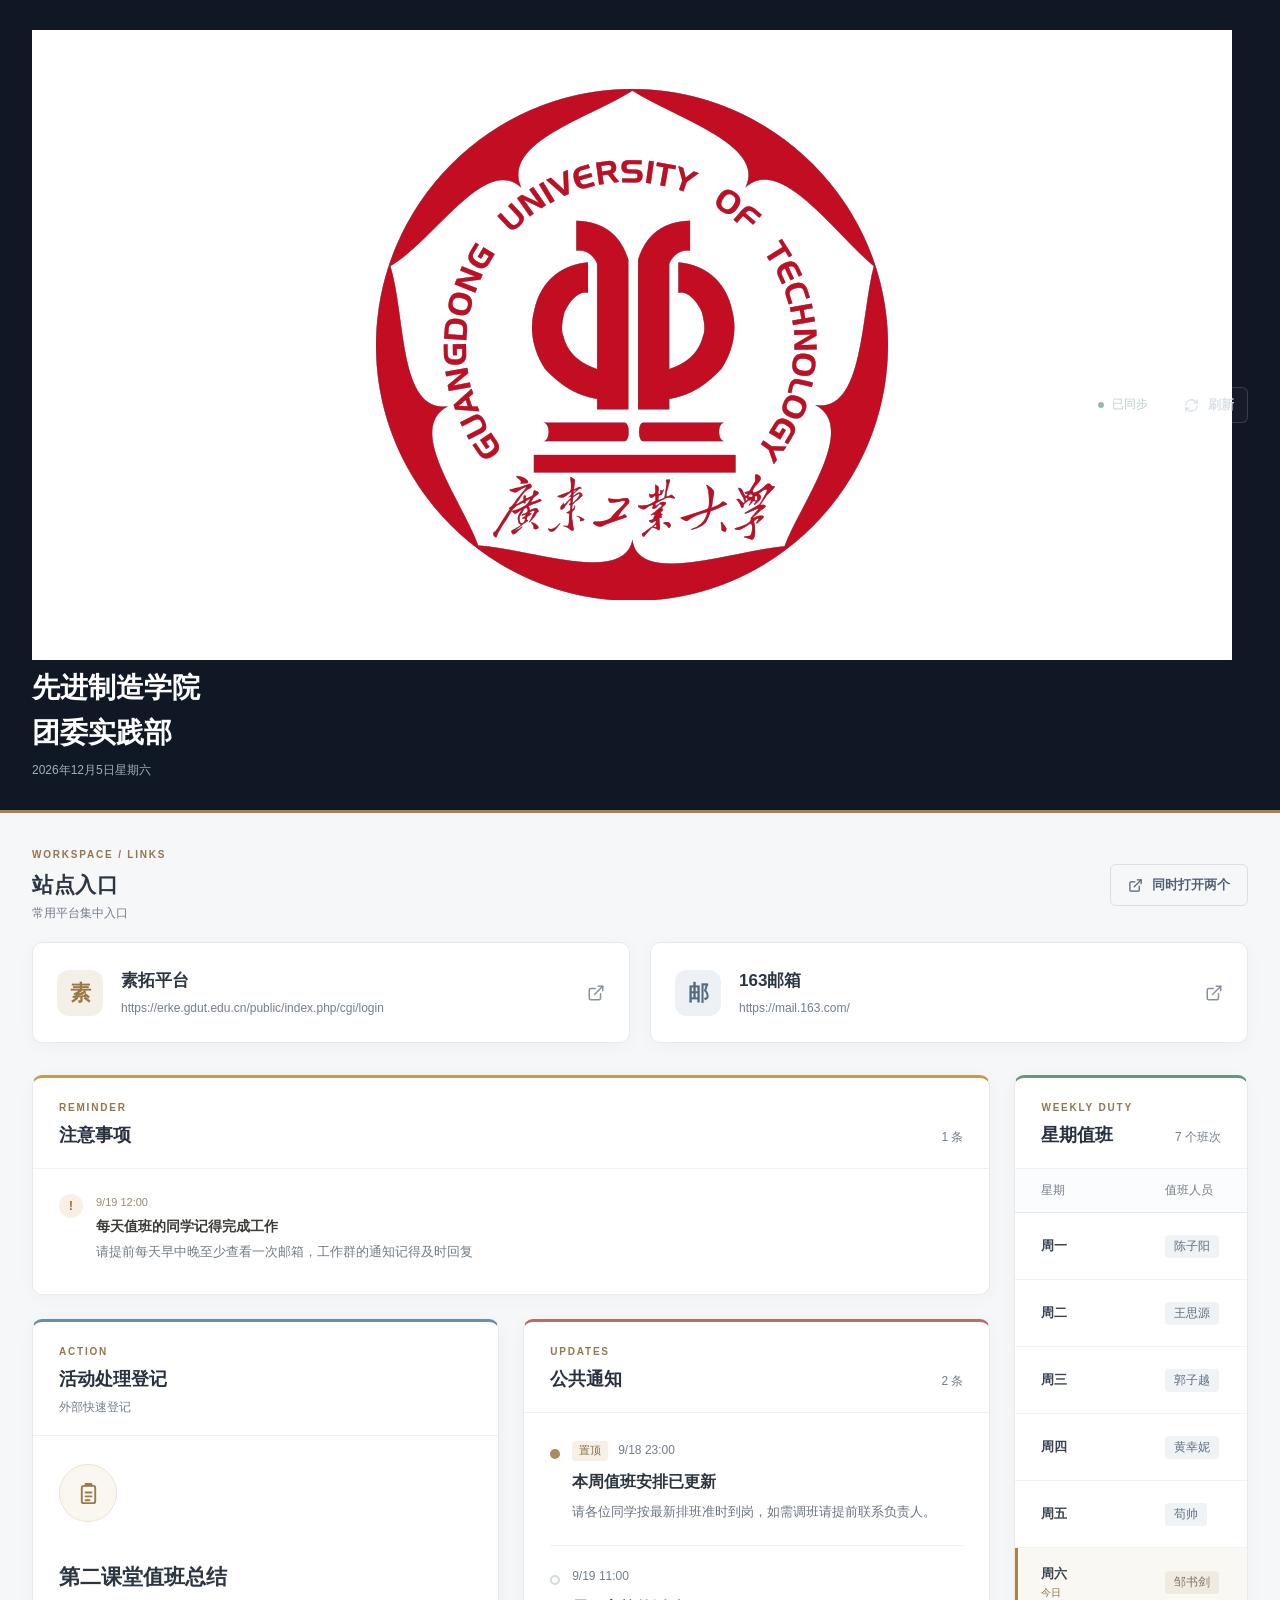
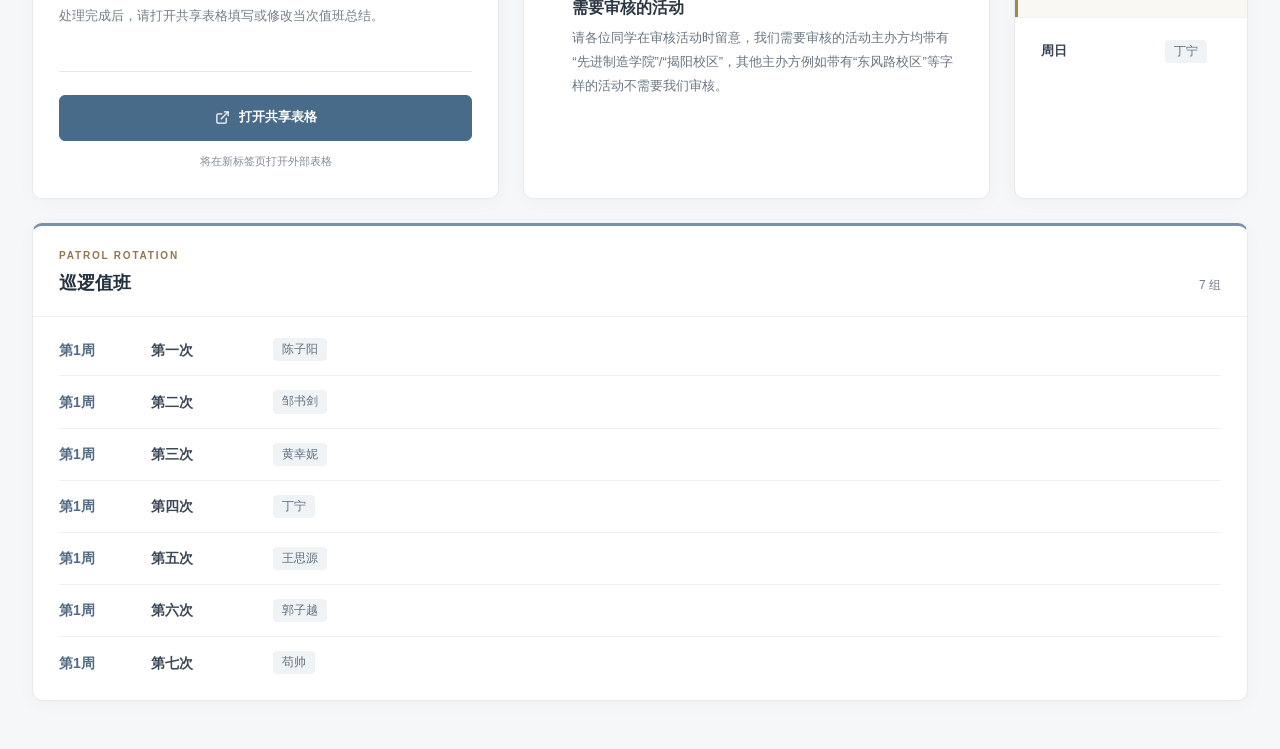
==== commit 9096f4b7: "Update workdesk branding with academy emblem" ====
--- a/index.html
+++ b/index.html
@@ -11,9 +11,11 @@
   <div class="app">
     <header class="topbar">
       <div class="brand">
-        <span class="brand-mark" aria-hidden="true">部</span>
-        <div class="brand-text">
-          <h1>学生部门工作台</h1>
+        <div class="brand-identity">
+          <img class="brand-logo" src="assets/gdut-emblem.png" alt="广东工业大学校徽">
+          <div class="brand-title-block">
+            <h1>先进制造学院<br>团委实践部</h1>
+          </div>
           <p class="today-line" id="todayLine"></p>
         </div>
       </div>
